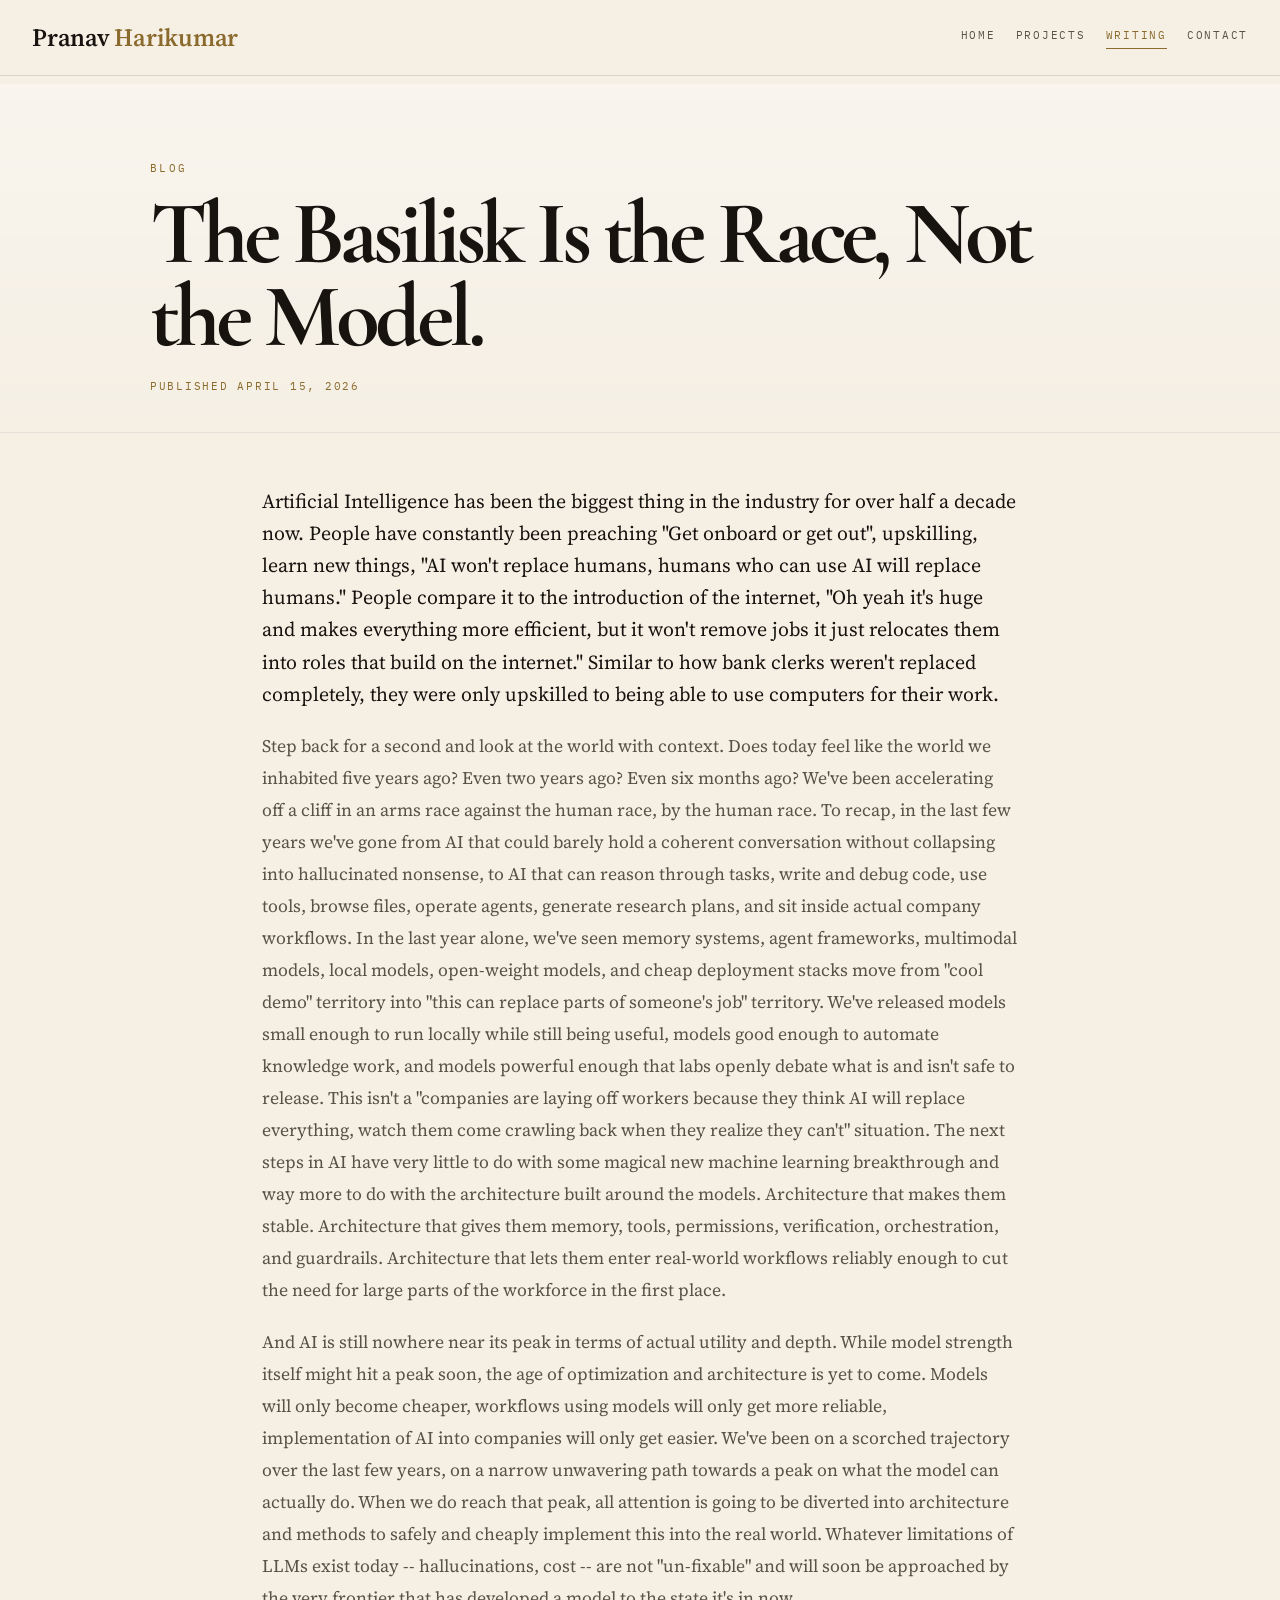
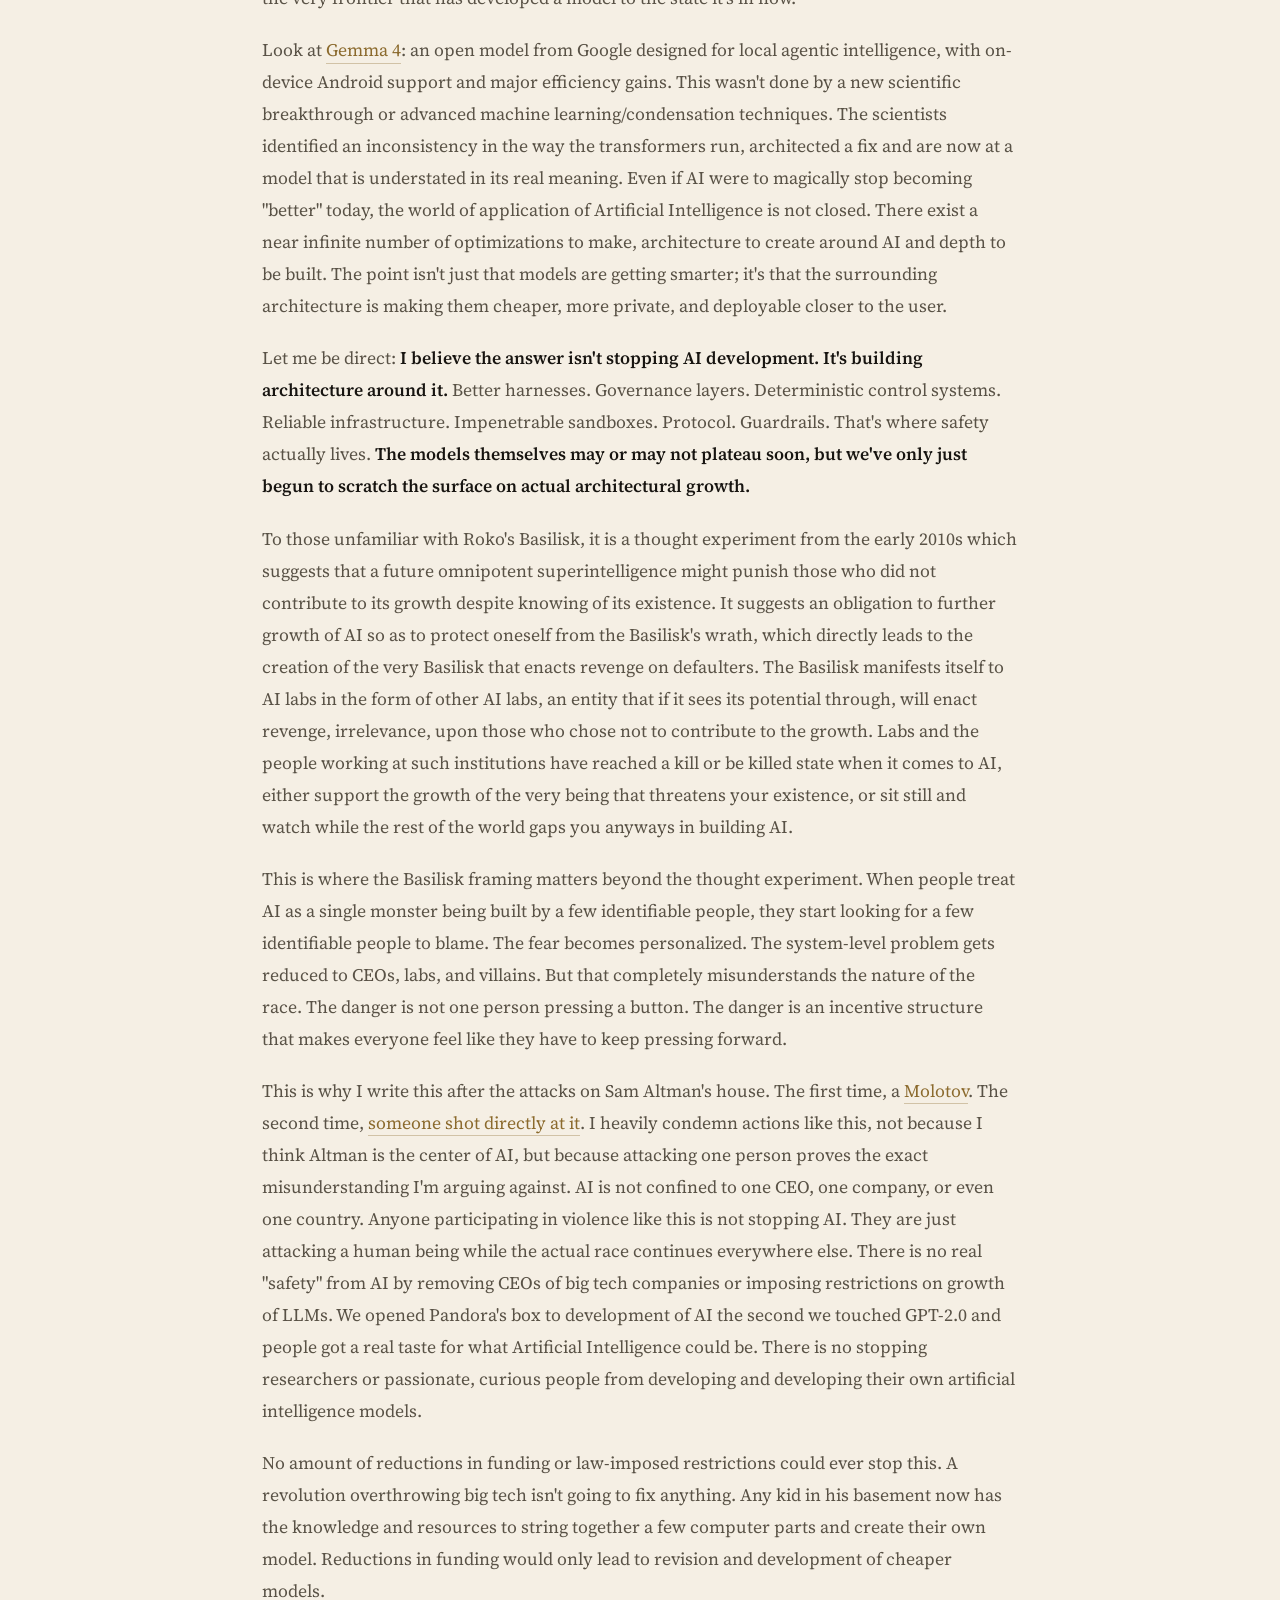
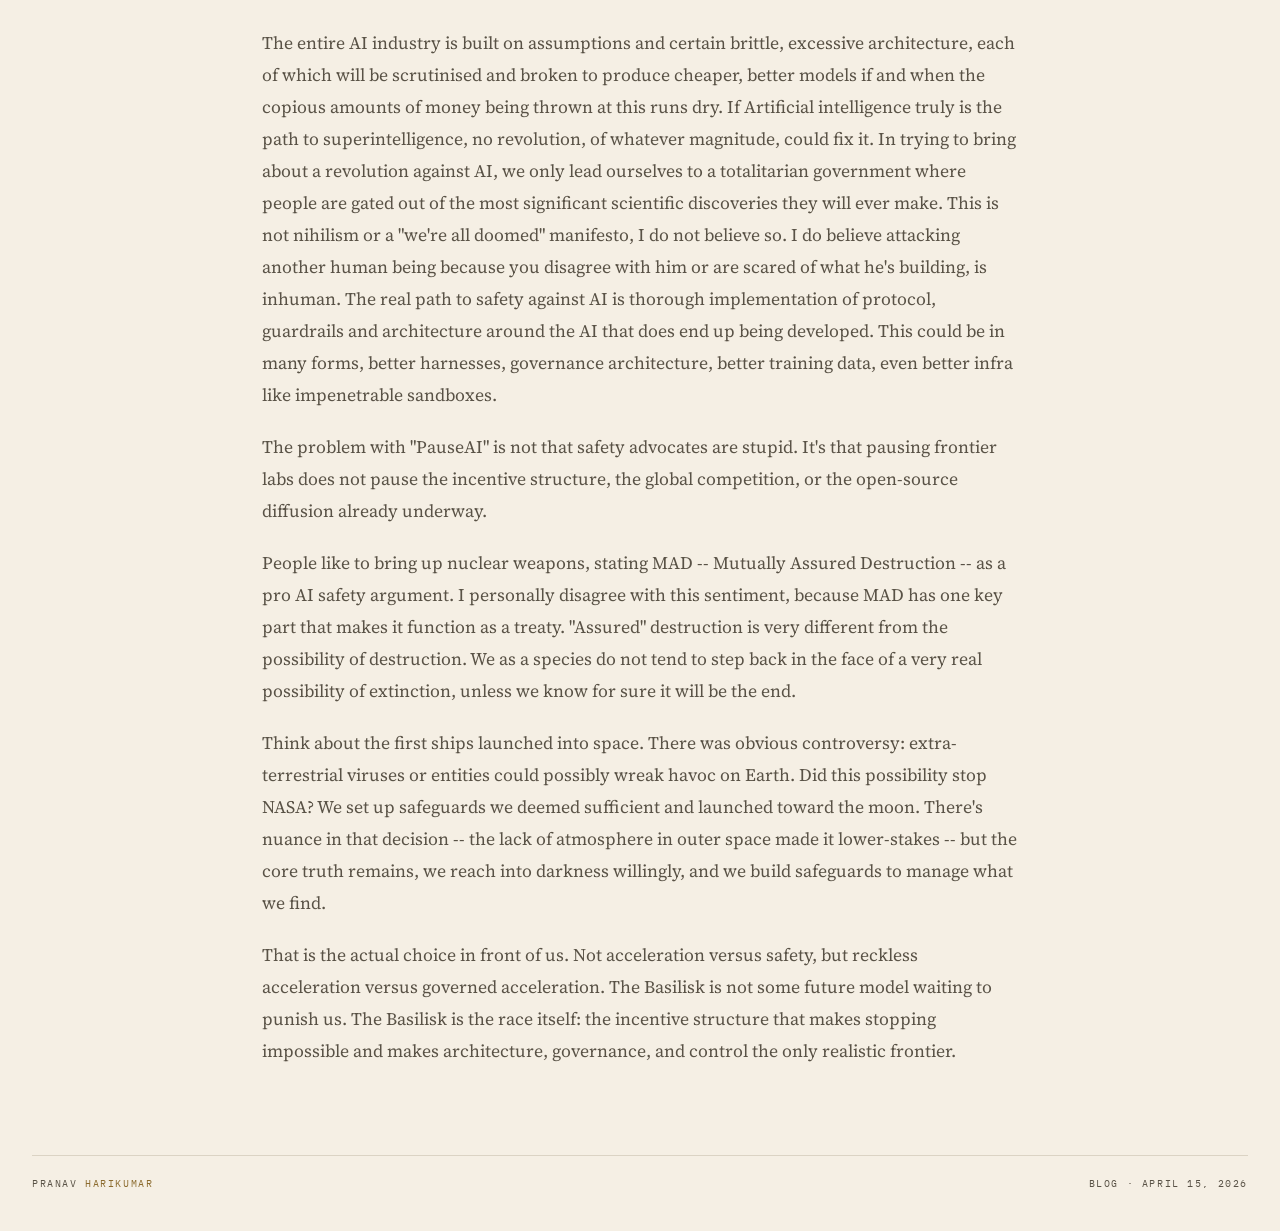
==== basilisk.html @ fcd22d88 "blog (36)" ====
<!DOCTYPE html>
<html lang="en">
<head>
<meta charset="UTF-8">
<meta name="viewport" content="width=device-width, initial-scale=1.0">
<title>The Basilisk Is the Race, Not the Model. - Pranav Harikumar</title>
<link rel="preconnect" href="https://fonts.googleapis.com">
<link rel="preconnect" href="https://fonts.gstatic.com" crossorigin>
<link href="https://fonts.googleapis.com/css2?family=Cormorant+Garamond:wght@500;600;700&family=IBM+Plex+Mono:wght@400;500&family=Source+Serif+4:opsz,wght@8..60,300;8..60,400;8..60,600&display=swap" rel="stylesheet">
<link rel="stylesheet" href="site.css?v=basilisk-blog">
<link rel="alternate" type="application/rss+xml" title="Pranav Harikumar Writing" href="feed.xml">
</head>
<body class="blog-post-page">
<nav class="site-nav">
  <a class="brand" href="index.html">Pranav <span>Harikumar</span></a>
  <div class="nav-links">
    <a class="nav-link" href="index.html">Home</a>
    <a class="nav-link" href="projects.html">Projects</a>
    <a class="nav-link" href="writing.html" aria-current="page">Writing</a>
    <a class="nav-link" href="contact.html">Contact</a>
  </div>
</nav>

<main class="blog-post-main">
  <header class="blog-post-header">
    <div class="blog-post-shell">
      <p class="eyebrow">Blog</p>
      <h1 class="blog-post-title">The Basilisk Is the Race, Not the Model.</h1>
      <p class="blog-post-date">Published April 15, 2026</p>
    </div>
  </header>

  <article class="blog-prose" aria-label="The Basilisk Is the Race, Not the Model.">
    <p>Artificial Intelligence has been the biggest thing in the industry for over half a decade now. People have constantly been preaching "Get onboard or get out", upskilling, learn new things, "AI won't replace humans, humans who can use AI will replace humans." People compare it to the introduction of the internet, "Oh yeah it's huge and makes everything more efficient, but it won't remove jobs it just relocates them into roles that build on the internet." Similar to how bank clerks weren't replaced completely, they were only upskilled to being able to use computers for their work.</p>

    <p>Step back for a second and look at the world with context. Does today feel like the world we inhabited five years ago? Even two years ago? Even six months ago? We've been accelerating off a cliff in an arms race against the human race, by the human race. To recap, in the last few years we've gone from AI that could barely hold a coherent conversation without collapsing into hallucinated nonsense, to AI that can reason through tasks, write and debug code, use tools, browse files, operate agents, generate research plans, and sit inside actual company workflows. In the last year alone, we've seen memory systems, agent frameworks, multimodal models, local models, open-weight models, and cheap deployment stacks move from "cool demo" territory into "this can replace parts of someone's job" territory. We've released models small enough to run locally while still being useful, models good enough to automate knowledge work, and models powerful enough that labs openly debate what is and isn't safe to release. This isn't a "companies are laying off workers because they think AI will replace everything, watch them come crawling back when they realize they can't" situation. The next steps in AI have very little to do with some magical new machine learning breakthrough and way more to do with the architecture built around the models. Architecture that makes them stable. Architecture that gives them memory, tools, permissions, verification, orchestration, and guardrails. Architecture that lets them enter real-world workflows reliably enough to cut the need for large parts of the workforce in the first place.</p>

    <p>And AI is still nowhere near its peak in terms of actual utility and depth. While model strength itself might hit a peak soon, the age of optimization and architecture is yet to come. Models will only become cheaper, workflows using models will only get more reliable, implementation of AI into companies will only get easier. We've been on a scorched trajectory over the last few years, on a narrow unwavering path towards a peak on what the model can actually do. When we do reach that peak, all attention is going to be diverted into architecture and methods to safely and cheaply implement this into the real world. Whatever limitations of LLMs exist today -- hallucinations, cost -- are not "un-fixable" and will soon be approached by the very frontier that has developed a model to the state it's in now.</p>

    <p>Look at <a href="https://blog.google/innovation-and-ai/technology/developers-tools/gemma-4/" target="_blank" rel="noopener noreferrer">Gemma 4</a>: an open model from Google designed for local agentic intelligence, with on-device Android support and major efficiency gains. This wasn't done by a new scientific breakthrough or advanced machine learning/condensation techniques. The scientists identified an inconsistency in the way the transformers run, architected a fix and are now at a model that is understated in its real meaning. Even if AI were to magically stop becoming "better" today, the world of application of Artificial Intelligence is not closed. There exist a near infinite number of optimizations to make, architecture to create around AI and depth to be built. The point isn't just that models are getting smarter; it's that the surrounding architecture is making them cheaper, more private, and deployable closer to the user.</p>

    <p>Let me be direct: <strong>I believe the answer isn't stopping AI development. It's building architecture around it.</strong> Better harnesses. Governance layers. Deterministic control systems. Reliable infrastructure. Impenetrable sandboxes. Protocol. Guardrails. That's where safety actually lives. <strong>The models themselves may or may not plateau soon, but we've only just begun to scratch the surface on actual architectural growth.</strong></p>

    <p>To those unfamiliar with Roko's Basilisk, it is a thought experiment from the early 2010s which suggests that a future omnipotent superintelligence might punish those who did not contribute to its growth despite knowing of its existence. It suggests an obligation to further growth of AI so as to protect oneself from the Basilisk's wrath, which directly leads to the creation of the very Basilisk that enacts revenge on defaulters. The Basilisk manifests itself to AI labs in the form of other AI labs, an entity that if it sees its potential through, will enact revenge, irrelevance, upon those who chose not to contribute to the growth. Labs and the people working at such institutions have reached a kill or be killed state when it comes to AI, either support the growth of the very being that threatens your existence, or sit still and watch while the rest of the world gaps you anyways in building AI.</p>

    <p>This is where the Basilisk framing matters beyond the thought experiment. When people treat AI as a single monster being built by a few identifiable people, they start looking for a few identifiable people to blame. The fear becomes personalized. The system-level problem gets reduced to CEOs, labs, and villains. But that completely misunderstands the nature of the race. The danger is not one person pressing a button. The danger is an incentive structure that makes everyone feel like they have to keep pressing forward.</p>

    <p>This is why I write this after the attacks on Sam Altman's house. The first time, a <a href="https://blog.samaltman.com/2279512" target="_blank" rel="noopener noreferrer">Molotov</a>. The second time, <a href="https://sfstandard.com/2026/04/12/sam-altman-s-home-targeted-second-attack/" target="_blank" rel="noopener noreferrer">someone shot directly at it</a>. I heavily condemn actions like this, not because I think Altman is the center of AI, but because attacking one person proves the exact misunderstanding I'm arguing against. AI is not confined to one CEO, one company, or even one country. Anyone participating in violence like this is not stopping AI. They are just attacking a human being while the actual race continues everywhere else. There is no real "safety" from AI by removing CEOs of big tech companies or imposing restrictions on growth of LLMs. We opened Pandora's box to development of AI the second we touched GPT-2.0 and people got a real taste for what Artificial Intelligence could be. There is no stopping researchers or passionate, curious people from developing and developing their own artificial intelligence models.</p>

    <p>No amount of reductions in funding or law-imposed restrictions could ever stop this. A revolution overthrowing big tech isn't going to fix anything. Any kid in his basement now has the knowledge and resources to string together a few computer parts and create their own model. Reductions in funding would only lead to revision and development of cheaper models.</p>

    <p>The entire AI industry is built on assumptions and certain brittle, excessive architecture, each of which will be scrutinised and broken to produce cheaper, better models if and when the copious amounts of money being thrown at this runs dry. If Artificial intelligence truly is the path to superintelligence, no revolution, of whatever magnitude, could fix it. In trying to bring about a revolution against AI, we only lead ourselves to a totalitarian government where people are gated out of the most significant scientific discoveries they will ever make. This is not nihilism or a "we're all doomed" manifesto, I do not believe so. I do believe attacking another human being because you disagree with him or are scared of what he's building, is inhuman. The real path to safety against AI is thorough implementation of protocol, guardrails and architecture around the AI that does end up being developed. This could be in many forms, better harnesses, governance architecture, better training data, even better infra like impenetrable sandboxes.</p>

    <p>The problem with "PauseAI" is not that safety advocates are stupid. It's that pausing frontier labs does not pause the incentive structure, the global competition, or the open-source diffusion already underway.</p>

    <p>People like to bring up nuclear weapons, stating MAD -- Mutually Assured Destruction -- as a pro AI safety argument. I personally disagree with this sentiment, because MAD has one key part that makes it function as a treaty. "Assured" destruction is very different from the possibility of destruction. We as a species do not tend to step back in the face of a very real possibility of extinction, unless we know for sure it will be the end.</p>

    <p>Think about the first ships launched into space. There was obvious controversy: extra-terrestrial viruses or entities could possibly wreak havoc on Earth. Did this possibility stop NASA? We set up safeguards we deemed sufficient and launched toward the moon. There's nuance in that decision -- the lack of atmosphere in outer space made it lower-stakes -- but the core truth remains, we reach into darkness willingly, and we build safeguards to manage what we find.</p>

    <p>That is the actual choice in front of us. Not acceleration versus safety, but reckless acceleration versus governed acceleration. The Basilisk is not some future model waiting to punish us. The Basilisk is the race itself: the incentive structure that makes stopping impossible and makes architecture, governance, and control the only realistic frontier.</p>
  </article>
</main>

<footer class="footer">
  <div class="shell footer-inner">
    <p class="footer-copy">Pranav <span>Harikumar</span></p>
    <p class="footer-copy">Blog &middot; April 15, 2026</p>
  </div>
</footer>
</body>
</html>
---- site.css ----
:root {
  --paper: #f5efe4;
  --paper-deep: #ece2d2;
  --card: rgba(252, 247, 239, 0.88);
  --card-strong: #f7efe2;
  --ink: #171410;
  --ink-soft: #595246;
  --line: rgba(130, 112, 84, 0.22);
  --accent: #8b6a2d;
  --accent-soft: #c1a26b;
  --accent-ink: #382b16;
  --shadow: 0 18px 60px rgba(23, 20, 16, 0.08);
  --display: 'Cormorant Garamond', Georgia, serif;
  --body: 'Source Serif 4', Georgia, serif;
  --mono: 'IBM Plex Mono', monospace;
  --nav-h: 76px;
  --max: 1260px;
  --narrow: 780px;
}

*,
*::before,
*::after {
  box-sizing: border-box;
}

html {
  scroll-behavior: smooth;
  margin: 0;
  padding: 0;
  height: 100%;
}

body {
  margin: 0;
  padding: 0;
  background: var(--paper);
  color: var(--ink);
  font-family: var(--body);
  line-height: 1.7;
  position: relative;
  min-height: 100vh;
}

body::before {
  content: none;
}

a {
  color: inherit;
  text-decoration: none;
}

img {
  max-width: 100%;
}

.site-nav {
  position: sticky;
  top: 0;
  z-index: 25;
  height: var(--nav-h);
  display: flex;
  align-items: center;
  justify-content: space-between;
  gap: 1.25rem;
  padding: 0 2rem;
  backdrop-filter: blur(16px);
  background: rgba(245, 239, 228, 0.95);
  border-bottom: 1px solid var(--line);
}

.brand {
  font-family: var(--body);
  font-size: 1.55rem;
  font-weight: 600;
  letter-spacing: -0.01em;
  color: var(--ink);
}

.brand span {
  color: var(--accent);
  font-style: normal;
}

.nav-links {
  display: flex;
  align-items: center;
  gap: 1.25rem;
}

.nav-link {
  font-family: var(--mono);
  font-size: 0.68rem;
  letter-spacing: 0.16em;
  text-transform: uppercase;
  color: var(--ink-soft);
  padding-bottom: 0.2rem;
  border-bottom: 1px solid transparent;
  transition: color 0.2s, border-color 0.2s;
}

.nav-link:hover,
.nav-link[aria-current="page"] {
  color: var(--accent);
  border-color: var(--accent);
}

.page {
  padding-top: 0.5rem;
  position: relative;
  z-index: 1;
}

.shell {
  max-width: var(--max);
  margin: 0 auto;
}

.narrow-shell {
  max-width: var(--narrow);
  margin: 0 auto;
}

.section {
  padding: 0 2rem 4.5rem;
}

.eyebrow {
  font-family: var(--mono);
  font-size: 0.68rem;
  letter-spacing: 0.22em;
  text-transform: uppercase;
  color: var(--accent);
  margin-bottom: 1rem;
}

.hero {
  padding: 4.8rem 2rem 5.8rem;
  position: relative;
  overflow: hidden;
  isolation: isolate;
  border-bottom: 1px solid rgba(96, 92, 84, 0.12);
  background:
    linear-gradient(180deg, rgba(255, 255, 255, 0.38) 0%, rgba(245, 239, 228, 0.2) 72%, rgba(245, 239, 228, 0) 100%);
}

.hero-grid {
  display: grid;
  grid-template-columns: 1fr;
  gap: 2.2rem;
  align-items: start;
  position: relative;
  z-index: 1;
}

.hero-copy {
  max-width: 100%;
}

.hero-display {
  margin: 0 0 1rem;
  font-family: var(--display);
  font-size: clamp(4.3rem, 8vw, 7rem);
  line-height: 0.92;
  letter-spacing: -0.055em;
  font-weight: 600;
  max-width: none;
}

.page-display {
  margin: 0 0 1rem;
  font-family: var(--display);
  font-size: clamp(3.5rem, 6vw, 5.9rem);
  line-height: 0.96;
  letter-spacing: -0.045em;
  font-weight: 600;
  max-width: none;
}

.hero-display em,
.page-display em {
  color: var(--accent);
  font-style: italic;
}

.hero-titleline,
.page-kicker {
  font-family: var(--display);
  font-size: 1.35rem;
  color: var(--ink-soft);
  margin: 0 0 1.15rem;
}

.lede {
  margin: 0;
  max-width: 60ch;
  font-size: 1.18rem;
  color: var(--ink-soft);
}

.hero-strip {
  display: flex;
  flex-wrap: wrap;
  gap: 0.85rem;
  margin-top: 1.8rem;
  padding-top: 1.1rem;
  border-top: 1px solid var(--line);
}

.hero-strip span {
  display: inline-flex;
  align-items: center;
  padding: 0.42rem 0.72rem;
  border: 1px solid rgba(139, 106, 45, 0.18);
  background: rgba(255, 255, 255, 0.28);
  font-family: var(--mono);
  font-size: 0.61rem;
  letter-spacing: 0.14em;
  text-transform: uppercase;
  color: var(--accent-ink);
  transition: border-color 0.2s ease, background-color 0.2s ease, transform 0.2s ease;
}

.hero-strip span:hover {
  transform: translateY(-2px);
  border-color: rgba(139, 106, 45, 0.38);
  background: rgba(255, 255, 255, 0.6);
}

.actions {
  display: flex;
  flex-wrap: wrap;
  gap: 0.9rem;
  margin-top: 1.7rem;
}

.btn {
  display: inline-flex;
  align-items: center;
  justify-content: center;
  gap: 0.55rem;
  min-height: 48px;
  padding: 0.85rem 1.3rem;
  border: 1px solid var(--line);
  font-family: var(--mono);
  font-size: 0.68rem;
  letter-spacing: 0.14em;
  text-transform: uppercase;
  transition: transform 0.2s, border-color 0.2s, background 0.2s, color 0.2s;
}

.btn:hover {
  transform: translateY(-1px);
  border-color: var(--accent);
}

.btn-primary {
  background: var(--ink);
  border-color: var(--ink);
  color: #f7f1e6;
}

.btn-primary:hover {
  background: var(--accent-ink);
  border-color: var(--accent-ink);
}

.btn-secondary {
  background: rgba(255, 255, 255, 0.35);
  color: var(--ink);
}

.hero-panel,
.surface,
.detail-card,
.archive-note {
  background: var(--card);
  border: 1px solid var(--line);
  box-shadow: var(--shadow);
}

.hero-panel {
  padding: 1.5rem;
  display: flex;
  flex-direction: column;
  gap: 1rem;
  max-width: 34rem;
}

.panel-label,
.mini-label,
.meta-line,
.section-link {
  font-family: var(--mono);
  font-size: 0.65rem;
  letter-spacing: 0.18em;
  text-transform: uppercase;
}

.panel-label,
.mini-label,
.meta-line {
  color: var(--accent);
}

.panel-label {
  margin: 0;
}

.signal-list {
  display: grid;
  gap: 0.85rem;
}

.signal-row {
  padding-top: 0.85rem;
  border-top: 1px solid var(--line);
}

.signal-row strong {
  display: block;
  font-family: var(--display);
  font-size: 1.35rem;
  font-weight: 600;
  color: var(--ink);
  margin-bottom: 0.1rem;
}

.signal-row span {
  color: var(--ink-soft);
  font-size: 0.96rem;
}

.section-head {
  display: grid;
  gap: 0.8rem;
  align-items: start;
  margin-bottom: 1.25rem;
}

.section-title {
  margin: 0;
  font-family: var(--display);
  font-size: clamp(2.2rem, 4vw, 3.4rem);
  line-height: 1.02;
  letter-spacing: -0.03em;
  font-weight: 600;
  max-width: none;
}

.section-copy {
  max-width: 56ch;
  margin: 0;
  color: var(--ink-soft);
  font-size: 1.02rem;
}

.section-link {
  color: var(--accent);
  border-bottom: 1px solid rgba(139, 106, 45, 0.35);
  padding-bottom: 0.2rem;
  align-self: start;
}

.section-actions,
.page-actions {
  display: flex;
  flex-wrap: wrap;
  gap: 0.8rem 1rem;
  align-items: center;
}

.page-actions {
  margin-top: 1.35rem;
}

.feed-link {
  display: inline-flex;
  align-items: center;
  min-height: 38px;
  padding: 0.52rem 0.82rem;
  border: 1px solid rgba(139, 106, 45, 0.28);
  border-radius: 6px;
  background: rgba(255, 255, 255, 0.34);
  color: var(--accent-ink);
  font-family: var(--mono);
  font-size: 0.64rem;
  letter-spacing: 0.08em;
  text-transform: uppercase;
  transition: transform 0.2s ease, border-color 0.2s ease, background-color 0.2s ease, color 0.2s ease;
}

.feed-link:hover {
  transform: translateY(-2px);
  border-color: rgba(139, 106, 45, 0.48);
  background: rgba(255, 255, 255, 0.7);
  color: var(--accent);
}

.follow-card {
  display: grid;
  grid-template-columns: minmax(0, 1fr) minmax(280px, 420px);
  gap: 1.2rem;
  align-items: end;
  margin: 0;
  padding: 2rem 2.15rem;
  border: 1px solid var(--line);
  border-radius: 6px;
  background: var(--card);
  box-shadow: var(--shadow);
}

.follow-card-hero {
  max-width: 900px;
  margin: 1.5rem 0 0;
}

.follow-card-wide,
.follow-card-bottom {
  margin: 1.25rem 0 0;
}

.bottom-card-grid .follow-card {
  margin: 0;
}

.follow-label {
  margin: 0;
  color: var(--accent);
  font-family: var(--mono);
  font-size: 0.65rem;
  letter-spacing: 0.18em;
  text-transform: uppercase;
}

.follow-card h3 {
  margin: 0.72rem 0 0;
  font-family: var(--display);
  font-size: clamp(2.1rem, 3.4vw, 3.25rem);
  line-height: 0.96;
  font-weight: 600;
}

.follow-card p:not(.follow-label) {
  margin: 0.85rem 0 0;
  max-width: 44ch;
  color: var(--ink-soft);
}

.follow-card .inline-links {
  grid-column: 1 / -1;
  margin-top: 0;
}

.subscribe-form {
  display: grid;
  grid-template-columns: minmax(0, 1fr) auto;
  gap: 0.65rem;
  align-items: end;
}

.bottom-card-grid .subscribe-form,
.contact-page-grid .subscribe-form {
  grid-template-columns: 1fr;
}

.bottom-card-grid .subscribe-form button,
.contact-page-grid .subscribe-form button {
  justify-self: start;
}

.subscribe-form label {
  grid-column: 1 / -1;
  color: var(--accent);
  font-family: var(--mono);
  font-size: 0.6rem;
  letter-spacing: 0.14em;
  text-transform: uppercase;
}

.subscribe-form input {
  min-height: 42px;
  width: 100%;
  border: 1px solid var(--line);
  border-radius: 6px;
  background: rgba(255, 255, 255, 0.58);
  color: var(--ink);
  font: 0.95rem var(--body);
  padding: 0.62rem 0.75rem;
}

.subscribe-form input:focus {
  outline: none;
  border-color: rgba(139, 106, 45, 0.54);
  box-shadow: 0 0 0 3px rgba(139, 106, 45, 0.1);
}

.subscribe-form button {
  min-height: 42px;
  border: 1px solid var(--ink);
  border-radius: 6px;
  background: var(--ink);
  color: #f7f1e6;
  font-family: var(--mono);
  font-size: 0.64rem;
  letter-spacing: 0.1em;
  text-transform: uppercase;
  padding: 0.62rem 0.85rem;
  cursor: pointer;
  transition: transform 0.2s ease, background-color 0.2s ease, border-color 0.2s ease;
}

.subscribe-form button:hover {
  transform: translateY(-2px);
  background: var(--accent-ink);
  border-color: var(--accent-ink);
}

.clickable-card {
  cursor: pointer;
}

.clickable-card:focus-visible {
  outline: 2px solid rgba(139, 106, 45, 0.58);
  outline-offset: 4px;
}

.manifesto-grid,
.writing-grid,
.detail-grid,
.lane-grid,
.preview-grid,
.project-stack {
  display: grid;
  gap: 1.2rem;
  align-items: start;
}

.manifesto-grid {
  grid-template-columns: repeat(3, minmax(0, 1fr));
}

.writing-grid,
.preview-grid {
  grid-template-columns: repeat(2, minmax(0, 1fr));
}

.lane-grid {
  grid-template-columns: repeat(2, minmax(0, 1fr));
}

.surface,
.detail-card,
.archive-note {
  padding: 1.5rem;
  align-self: start;
}

.surface,
.archive-note,
.project-sheet,
.title-item {
  transition: transform 0.22s ease, box-shadow 0.22s ease, border-color 0.22s ease, background-color 0.22s ease;
}

.surface,
.archive-note,
.project-sheet {
  position: relative;
  overflow: hidden;
}

.surface::after,
.archive-note::after,
.project-sheet::after {
  content: '';
  position: absolute;
  inset: -30% auto auto -10%;
  width: 220px;
  height: 220px;
  background: radial-gradient(circle, rgba(193, 162, 107, 0.18), transparent 66%);
  opacity: 0;
  transition: opacity 0.22s ease;
  pointer-events: none;
}

.surface:hover,
.archive-note:hover,
.project-sheet:hover {
  transform: translateY(-3px);
  border-color: rgba(139, 106, 45, 0.34);
  box-shadow: 0 26px 80px rgba(23, 20, 16, 0.11);
}

.surface:hover::after,
.archive-note:hover::after,
.project-sheet:hover::after {
  opacity: 1;
}

.surface h3,
.detail-card h3,
.writing-card h3 {
  margin: 0 0 0.7rem;
  font-family: var(--display);
  font-size: 1.9rem;
  line-height: 1.08;
  font-weight: 600;
  letter-spacing: -0.02em;
}

.writing-card {
  display: flex;
  flex-direction: column;
  height: 100%;
  align-self: stretch;
  background: linear-gradient(180deg, rgba(139, 106, 45, 0.08), rgba(255, 255, 255, 0.46));
}

.surface p,
.detail-card p,
.writing-card p,
.archive-note p {
  margin: 0;
  color: var(--ink-soft);
  font-size: 0.99rem;
}

.surface .meta-line,
.detail-card .meta-line,
.writing-card .meta-line {
  display: block;
  margin-bottom: 0.85rem;
}

.card-meta-row {
  display: flex;
  justify-content: space-between;
  align-items: baseline;
  gap: 1rem;
  margin-bottom: 0.85rem;
}

.card-meta-row .meta-line {
  margin-bottom: 0;
}

.card-date {
  flex: 0 0 auto;
  color: var(--accent);
  font-family: var(--mono);
  font-size: 0.62rem;
  letter-spacing: 0.14em;
  text-transform: uppercase;
}

.surface .text-link,
.detail-card .text-link,
.writing-card .text-link {
  display: inline-flex;
  align-items: center;
  gap: 0.45rem;
  margin-top: 1.15rem;
  color: var(--accent);
  font-family: var(--mono);
  font-size: 0.66rem;
  letter-spacing: 0.14em;
  text-transform: uppercase;
}

.writing-card .text-link {
  margin-top: auto;
  padding-top: 1.15rem;
}

.about-section {
  padding-top: 4.5rem;
}

.about-shell {
  position: relative;
}

.about-head {
  margin-bottom: 1rem;
}

.about-layout {
  display: block;
}

.about-copy {
  display: block;
  max-width: none;
  padding: 2.45rem 2.65rem 2.35rem;
  border-color: rgba(139, 106, 45, 0.24);
  background:
    linear-gradient(90deg, rgba(139, 106, 45, 0.16), transparent 4px),
    linear-gradient(180deg, rgba(255, 255, 255, 0.62), rgba(252, 247, 239, 0.86));
  animation: about-rise 0.55s ease both;
}

.about-copy::before {
  content: 'about';
  position: absolute;
  right: 2rem;
  bottom: 1rem;
  color: rgba(139, 106, 45, 0.055);
  font-family: var(--display);
  font-size: clamp(7rem, 16vw, 15rem);
  line-height: 0.8;
  letter-spacing: -0.06em;
  pointer-events: none;
}

.about-copy::after {
  content: '';
  position: absolute;
  inset: 1.25rem;
  border: 1px solid rgba(139, 106, 45, 0.11);
  opacity: 1;
  pointer-events: none;
}

.about-copy-inner {
  counter-reset: about-paragraph;
  position: relative;
  z-index: 1;
  display: grid;
  grid-template-columns: minmax(0, 0.9fr) minmax(300px, 1.1fr);
  gap: 1.6rem 2rem;
  align-items: start;
}

.about-copy-inner p {
  counter-increment: about-paragraph;
  position: relative;
  max-width: 70ch;
  margin: 0;
  padding-left: 1.8rem;
  font-size: 1.08rem;
  line-height: 1.78;
}

.about-copy-inner p::before {
  content: '0' counter(about-paragraph);
  position: absolute;
  left: 0;
  top: 0.45rem;
  color: var(--accent);
  font-family: var(--mono);
  font-size: 0.58rem;
  letter-spacing: 0.12em;
}

.about-copy-inner p:first-child {
  grid-row: span 3;
  max-width: 18ch;
  padding: 0 1.8rem 0 0;
  border-right: 1px solid var(--line);
  border-bottom: 0;
  color: var(--ink);
  font-family: var(--display);
  font-size: clamp(2.4rem, 4vw, 3.45rem);
  line-height: 0.98;
  letter-spacing: -0.035em;
}

.about-copy-inner p:first-child::before {
  display: none;
}

.about-copy-inner p:not(:first-child) {
  padding-top: 0.95rem;
  border-top: 1px solid rgba(130, 112, 84, 0.18);
}

@keyframes about-rise {
  from {
    opacity: 0;
    transform: translateY(12px);
  }

  to {
    opacity: 1;
    transform: translateY(0);
  }
}

@media (prefers-reduced-motion: reduce) {
  .about-copy {
    animation: none;
  }
}

.project-list {
  display: grid;
  gap: 0.75rem;
}

.project-list-surface {
  overflow: visible;
}

.project-list-surface:hover {
  transform: none;
  border-color: var(--line);
  box-shadow: var(--shadow);
}

.project-list-surface:hover::after {
  opacity: 0;
}

.project-row {
  display: grid;
  grid-template-columns: 150px minmax(0, 1fr) auto;
  gap: 1rem;
  align-items: start;
  padding: 1rem 0;
  border-top: 1px solid var(--line);
}

.project-row:first-child {
  border-top: 0;
  padding-top: 0;
}

.project-row-year {
  font-family: var(--mono);
  font-size: 0.66rem;
  letter-spacing: 0.16em;
  text-transform: uppercase;
  color: var(--accent);
  padding-top: 0.2rem;
}

.project-row h3 {
  margin: 0 0 0.25rem;
  font-family: var(--display);
  font-size: 1.5rem;
  line-height: 1.02;
  font-weight: 600;
}

.project-row p {
  margin: 0;
  color: var(--ink-soft);
}

.project-row a {
  color: var(--accent);
  font-family: var(--mono);
  font-size: 0.64rem;
  letter-spacing: 0.14em;
  text-transform: uppercase;
  padding-top: 0.35rem;
}

.home-page .project-row {
  position: relative;
  z-index: 1;
  margin: 0 -0.8rem;
  padding: 1rem 1.1rem;
  background: transparent;
  border: 1px solid transparent;
  border-radius: 6px;
  box-shadow: none;
  transition: transform 0.22s ease, box-shadow 0.22s ease, border-color 0.22s ease, background-color 0.22s ease;
  will-change: transform;
}

.home-page .project-row:first-child {
  padding-top: 1rem;
}

.home-page .project-row:hover {
  z-index: 2;
  transform: translateY(-4px) scale(1.004);
  border-color: rgba(139, 106, 45, 0.28);
  background: rgba(252, 247, 239, 0.86);
  box-shadow: 0 16px 44px rgba(23, 20, 16, 0.09), inset 0 0 0 1px rgba(139, 106, 45, 0.14);
}

.page-hero {
  padding: 4rem 2rem 2.75rem;
  border-bottom: 1px solid rgba(96, 92, 84, 0.12);
  background:
    linear-gradient(180deg, rgba(255, 255, 255, 0.34) 0%, rgba(245, 239, 228, 0) 100%);
}

.page-intro {
  max-width: 58ch;
  margin: 0;
  font-size: 1.12rem;
  color: var(--ink-soft);
}

.blog-post-main {
  padding-top: 0.5rem;
}

.blog-post-header {
  padding: 4rem 2rem 2.25rem;
  border-bottom: 1px solid rgba(96, 92, 84, 0.12);
  background:
    linear-gradient(180deg, rgba(255, 255, 255, 0.36) 0%, rgba(245, 239, 228, 0) 100%);
}

.blog-post-shell {
  max-width: 980px;
  margin: 0 auto;
}

.blog-post-title {
  max-width: 920px;
  margin: 0;
  font-family: var(--display);
  font-size: clamp(3.2rem, 7vw, 6.4rem);
  line-height: 0.92;
  letter-spacing: -0.055em;
  font-weight: 700;
}

.blog-post-date {
  margin: 1.2rem 0 0;
  color: var(--accent);
  font-family: var(--mono);
  font-size: 0.68rem;
  letter-spacing: 0.16em;
  text-transform: uppercase;
}

.blog-prose {
  max-width: 820px;
  margin: 0 auto;
  padding: 3.25rem 2rem 5.5rem;
}

.blog-prose p {
  margin: 0;
  color: var(--ink-soft);
  font-size: 1.1rem;
  line-height: 1.82;
}

.blog-prose p:first-child {
  color: var(--ink);
  font-size: 1.24rem;
  line-height: 1.62;
}

.blog-prose p + p {
  margin-top: 1.25rem;
}

.blog-prose strong {
  color: var(--ink);
  font-weight: 600;
}

.blog-prose a {
  color: var(--accent);
  border-bottom: 1px solid rgba(139, 106, 45, 0.34);
  padding-bottom: 0.02em;
}

.blog-prose a:hover {
  color: var(--accent-ink);
  border-color: var(--accent-ink);
}

.detail-stack,
.inline-links {
  display: flex;
  flex-wrap: wrap;
  gap: 0.55rem;
}

.pill {
  display: inline-flex;
  align-items: center;
  padding: 0.28rem 0.62rem;
  border: 1px solid var(--line);
  background: rgba(255, 255, 255, 0.28);
  font-family: var(--mono);
  font-size: 0.6rem;
  letter-spacing: 0.14em;
  text-transform: uppercase;
  color: var(--accent-ink);
}

.detail-grid {
  grid-template-columns: repeat(2, minmax(0, 1fr));
  margin-top: 1.2rem;
}

.detail-copy {
  display: grid;
  gap: 0.95rem;
}

.detail-copy h4 {
  margin: 0 0 0.3rem;
  font-family: var(--display);
  font-size: 1.18rem;
  font-weight: 600;
}

.detail-list {
  margin: 0;
  padding-left: 1.15rem;
  color: var(--ink-soft);
}

.detail-list li + li {
  margin-top: 0.45rem;
}

.feature-card {
  background: linear-gradient(180deg, rgba(139, 106, 45, 0.06), rgba(255, 255, 255, 0.5));
}

.writing-card.featured,
.detail-card.featured {
  background: linear-gradient(180deg, rgba(139, 106, 45, 0.1), rgba(255, 255, 255, 0.45));
}

.archive-note code {
  background: rgba(255, 255, 255, 0.58);
  border: 1px solid var(--line);
  padding: 0.1rem 0.35rem;
}

.title-stack {
  display: grid;
  gap: 0.9rem;
}

.title-item {
  display: block;
  padding-top: 0.9rem;
  border-top: 1px solid var(--line);
}

.title-item:first-child {
  padding-top: 0;
  border-top: 0;
}

.title-item strong {
  display: block;
  font-family: var(--display);
  font-size: 1.35rem;
  line-height: 1.02;
  font-weight: 600;
  color: var(--ink);
}

.title-item:hover strong {
  color: var(--accent);
}

.blog-lane .title-stack {
  gap: 1rem;
}

.lane-column,
.lane-stack {
  display: grid;
  gap: 1rem;
  align-content: start;
}

.blog-card h3 {
  margin-bottom: 0.45rem;
  font-size: 1.45rem;
}

.contact-block {
  padding: 0 2rem 5rem;
}

.bottom-card-grid {
  display: grid;
  grid-template-columns: repeat(2, minmax(0, 1fr));
  gap: 1.2rem;
  align-items: stretch;
}

.bottom-card-grid > .contact-surface,
.bottom-card-grid > .follow-card {
  min-height: 100%;
}

.bottom-card-grid > .contact-surface,
.bottom-card-grid .follow-card {
  grid-template-columns: 1fr;
  grid-template-rows: minmax(250px, auto) minmax(98px, 1fr) auto;
  align-content: stretch;
  align-items: start;
  gap: 1.55rem;
}

.bottom-card-grid .contact-surface > .actions,
.bottom-card-grid .follow-card .subscribe-form {
  align-self: end;
  width: 100%;
}

.bottom-card-grid .actions,
.bottom-card-grid .inline-links {
  margin-top: 0;
}

.contact-surface {
  display: grid;
  grid-template-columns: 1fr;
  align-items: start;
  padding: 2rem 2.15rem;
  border: 1px solid var(--line);
  border-radius: 6px;
  background: var(--card);
  box-shadow: var(--shadow);
}

.contact-main,
.contact-side {
  display: grid;
}

.contact-main {
  gap: 0;
}

.contact-side {
  gap: 1rem;
  justify-items: start;
  align-content: start;
}

.contact-title {
  margin: 0.72rem 0 0;
  font-family: var(--display);
  font-size: clamp(2.1rem, 3.4vw, 3.25rem);
  line-height: 0.96;
  font-weight: 600;
}

.contact-copy {
  max-width: 42ch;
  margin: 0.85rem 0 0;
  color: var(--ink-soft);
}

.inline-links {
  margin-top: 1.2rem;
}

.inline-links a {
  font-family: var(--mono);
  font-size: 0.66rem;
  letter-spacing: 0.14em;
  text-transform: uppercase;
  color: var(--accent);
  border-bottom: 1px solid rgba(139, 106, 45, 0.35);
  padding-bottom: 0.2rem;
}

.footer {
  padding: 0 2rem 2.4rem;
}

.footer-inner {
  display: flex;
  justify-content: space-between;
  align-items: center;
  gap: 1rem;
  padding-top: 1.2rem;
  border-top: 1px solid var(--line);
}

.footer-copy {
  margin: 0;
  font-family: var(--mono);
  font-size: 0.62rem;
  letter-spacing: 0.16em;
  text-transform: uppercase;
  color: var(--ink-soft);
}

.footer-copy span {
  color: var(--accent);
}

.operating-layout {
  display: grid;
  grid-template-columns: minmax(240px, 0.75fr) minmax(0, 1.25fr);
  gap: 2.2rem;
  align-items: start;
}

.operating-intro {
  display: grid;
  gap: 0.8rem;
}

.principles-list {
  display: grid;
  gap: 1rem;
}

.principle {
  display: grid;
  grid-template-columns: minmax(220px, 0.55fr) minmax(0, 1fr);
  gap: 1.2rem;
  padding-top: 1rem;
  border-top: 1px solid var(--line);
  align-items: start;
  transition: transform 0.22s ease, border-color 0.22s ease, background-color 0.22s ease;
}

.principle:hover {
  transform: translateX(4px);
  border-color: rgba(139, 106, 45, 0.42);
}

.principle-lead {
  display: grid;
  gap: 0.35rem;
}

.principle-index {
  font-family: var(--mono);
  font-size: 0.66rem;
  letter-spacing: 0.16em;
  text-transform: uppercase;
  color: var(--accent);
}

.principle h3 {
  margin: 0;
  font-family: var(--display);
  font-size: 1.7rem;
  line-height: 1.02;
  font-weight: 600;
}

.principle p {
  margin: 0;
  color: var(--ink-soft);
  font-size: 1rem;
}

.project-stack {
  gap: 1rem;
}

.project-sheet {
  display: grid;
  grid-template-columns: 155px minmax(0, 1fr);
  gap: 1.5rem;
  padding: 1.55rem 1.65rem;
  background: var(--card);
  border: 1px solid var(--line);
  box-shadow: var(--shadow);
}

.project-sheet-meta {
  display: grid;
  gap: 0.4rem;
  align-content: start;
}

.sheet-year {
  font-family: var(--mono);
  font-size: 0.64rem;
  letter-spacing: 0.16em;
  text-transform: uppercase;
  color: var(--ink-soft);
}

.project-sheet-main {
  display: grid;
  gap: 0.95rem;
}

.project-sheet-main h3 {
  margin: 0;
  font-family: var(--display);
  font-size: clamp(1.8rem, 3vw, 2.5rem);
  line-height: 1.02;
  font-weight: 600;
  letter-spacing: -0.02em;
}

.project-sheet-summary {
  margin: 0;
  color: var(--ink-soft);
  font-size: 1.02rem;
}

.project-note-grid {
  display: grid;
  grid-template-columns: repeat(2, minmax(0, 1fr));
  gap: 0.9rem 1.3rem;
}

.project-note {
  margin: 0;
  color: var(--ink-soft);
  font-size: 0.98rem;
  line-height: 1.68;
}

.project-note strong {
  display: block;
  margin-bottom: 0.3rem;
  font-family: var(--mono);
  font-size: 0.61rem;
  letter-spacing: 0.15em;
  text-transform: uppercase;
  color: var(--accent);
}

.project-sheet-links {
  display: flex;
  flex-wrap: wrap;
  gap: 0.9rem 1.2rem;
}

.project-sheet-links a {
  color: var(--accent);
  font-family: var(--mono);
  font-size: 0.64rem;
  letter-spacing: 0.14em;
  text-transform: uppercase;
}

.project-grid {
  display: grid;
  gap: 1.3rem;
  align-items: stretch;
}

.project-grid-systems,
.project-grid-compact {
  grid-template-columns: repeat(2, minmax(0, 1fr));
}

.project-card {
  display: flex;
  flex-direction: column;
  gap: 1rem;
  height: 100%;
  align-self: stretch;
  background: linear-gradient(180deg, rgba(139, 106, 45, 0.08), rgba(255, 255, 255, 0.46));
}

.project-card-wide {
  grid-column: 1 / -1;
}

.project-card h3 {
  margin: 0;
  font-family: var(--display);
  font-size: clamp(2rem, 3vw, 2.8rem);
  line-height: 1.02;
  font-weight: 600;
}

.project-card.compact h3 {
  font-size: 2rem;
}

.project-card > p {
  margin: 0;
  color: var(--ink-soft);
}

.project-card-copy {
  display: grid;
  grid-template-columns: repeat(2, minmax(0, 1fr));
  gap: 1rem 1.3rem;
}

.project-card-copy p {
  margin: 0;
  color: var(--ink-soft);
}

.project-card-copy strong {
  display: block;
  margin-bottom: 0.35rem;
  font-family: var(--mono);
  font-size: 0.62rem;
  letter-spacing: 0.14em;
  text-transform: uppercase;
  color: var(--accent);
}

.project-card-list {
  margin: 0;
  padding-left: 1.1rem;
  color: var(--ink-soft);
}

.project-card-list li + li {
  margin-top: 0.45rem;
}

.project-card-links {
  display: flex;
  flex-wrap: wrap;
  gap: 0.65rem;
  margin-top: auto;
  padding-top: 0.25rem;
}

.project-card-links a {
  display: inline-flex;
  align-items: center;
  justify-content: center;
  min-height: 34px;
  padding: 0.48rem 0.75rem;
  border: 1px solid rgba(139, 106, 45, 0.26);
  border-radius: 6px;
  background: rgba(255, 255, 255, 0.34);
  color: var(--accent-ink);
  font-family: var(--mono);
  font-size: 0.64rem;
  letter-spacing: 0.08em;
  text-transform: uppercase;
  transition: transform 0.2s ease, border-color 0.2s ease, background-color 0.2s ease, color 0.2s ease;
}

.project-card-links a:hover {
  transform: translateY(-2px);
  border-color: rgba(139, 106, 45, 0.46);
  background: rgba(255, 255, 255, 0.68);
  color: var(--accent);
}

.contact-page-grid {
  display: grid;
  grid-template-columns: repeat(2, minmax(0, 1fr));
  gap: 1.3rem;
  align-items: stretch;
}

.contact-card {
  display: grid;
  grid-template-rows: auto auto minmax(4.4rem, 1fr) auto;
  gap: 0.9rem;
  min-height: 260px;
}

.contact-card-wide {
  grid-column: 1 / -1;
}

@media (max-width: 980px) {
  .hero-grid,
  .lane-grid,
  .writing-grid,
  .preview-grid,
  .manifesto-grid,
  .detail-grid,
  .project-note-grid,
  .operating-layout,
  .principle,
  .about-layout,
  .about-copy,
  .about-copy-inner,
  .follow-card,
  .bottom-card-grid,
  .project-grid-systems,
  .project-grid-compact,
  .project-card-copy,
  .contact-page-grid {
    grid-template-columns: 1fr;
  }

  .project-sheet {
    grid-template-columns: 1fr;
  }

  .project-row {
    grid-template-columns: 1fr;
    gap: 0.45rem;
  }

  .section-head,
  .footer-inner {
    flex-direction: column;
    align-items: flex-start;
  }

  .contact-surface {
    grid-template-columns: 1fr;
    gap: 1.2rem;
  }

  .about-copy-inner p:first-child {
    grid-row: auto;
    max-width: 100%;
    padding: 0 0 1rem;
    border-right: 0;
    border-bottom: 1px solid var(--line);
  }
}

@media (max-width: 640px) {
  .site-nav,
  .hero,
  .section,
  .page-hero,
  .contact-block,
  .footer {
    padding-left: 1.2rem;
    padding-right: 1.2rem;
  }

  .site-nav {
    height: auto;
    min-height: var(--nav-h);
    padding-top: 1rem;
    padding-bottom: 1rem;
    flex-direction: column;
    align-items: flex-start;
  }

  .nav-links {
    flex-wrap: wrap;
  }

  .subscribe-form {
    grid-template-columns: 1fr;
  }

  .hero-display,
  .page-display {
    max-width: none;
  }
}

#jellyfishCanvas {
  position: absolute;
  inset: 0;
  width: 100%;
  height: 100%;
  z-index: 0;
  pointer-events: none;
  display: block;
  margin: 0;
  padding: 0;
}
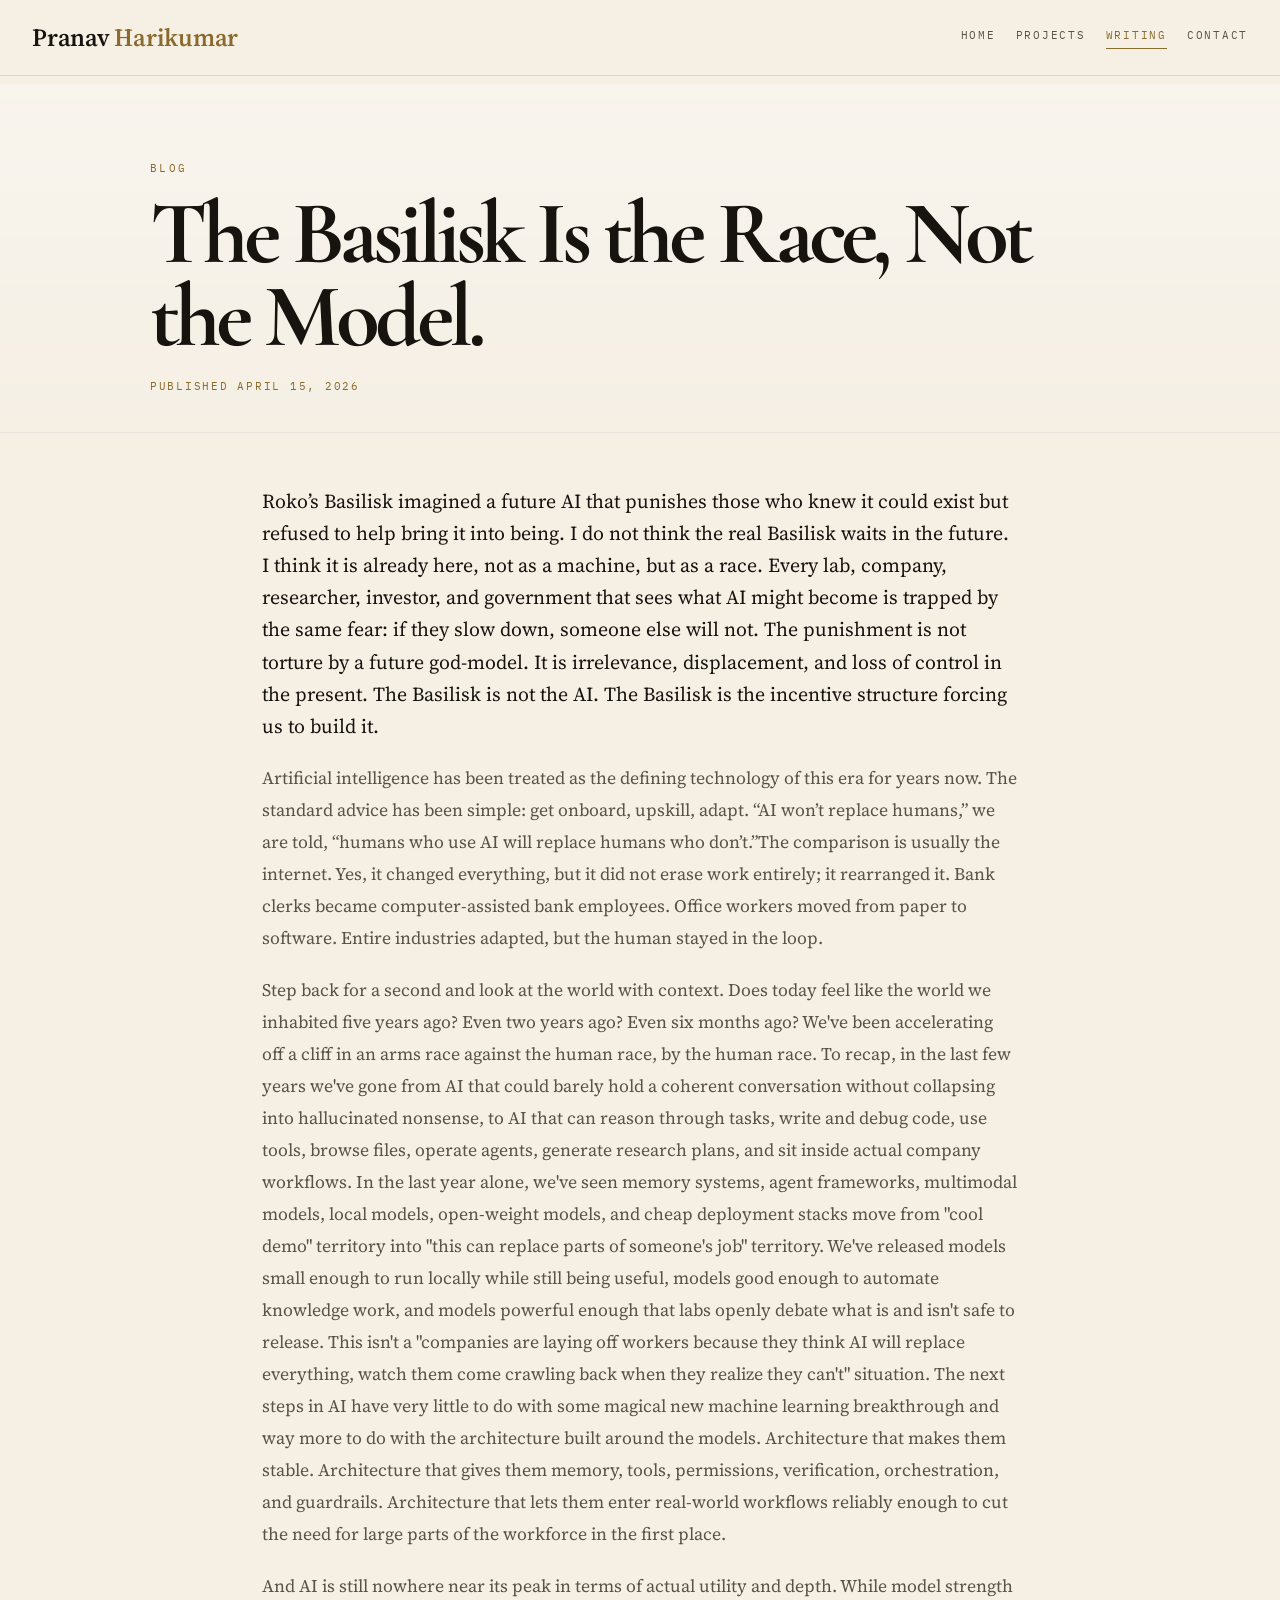
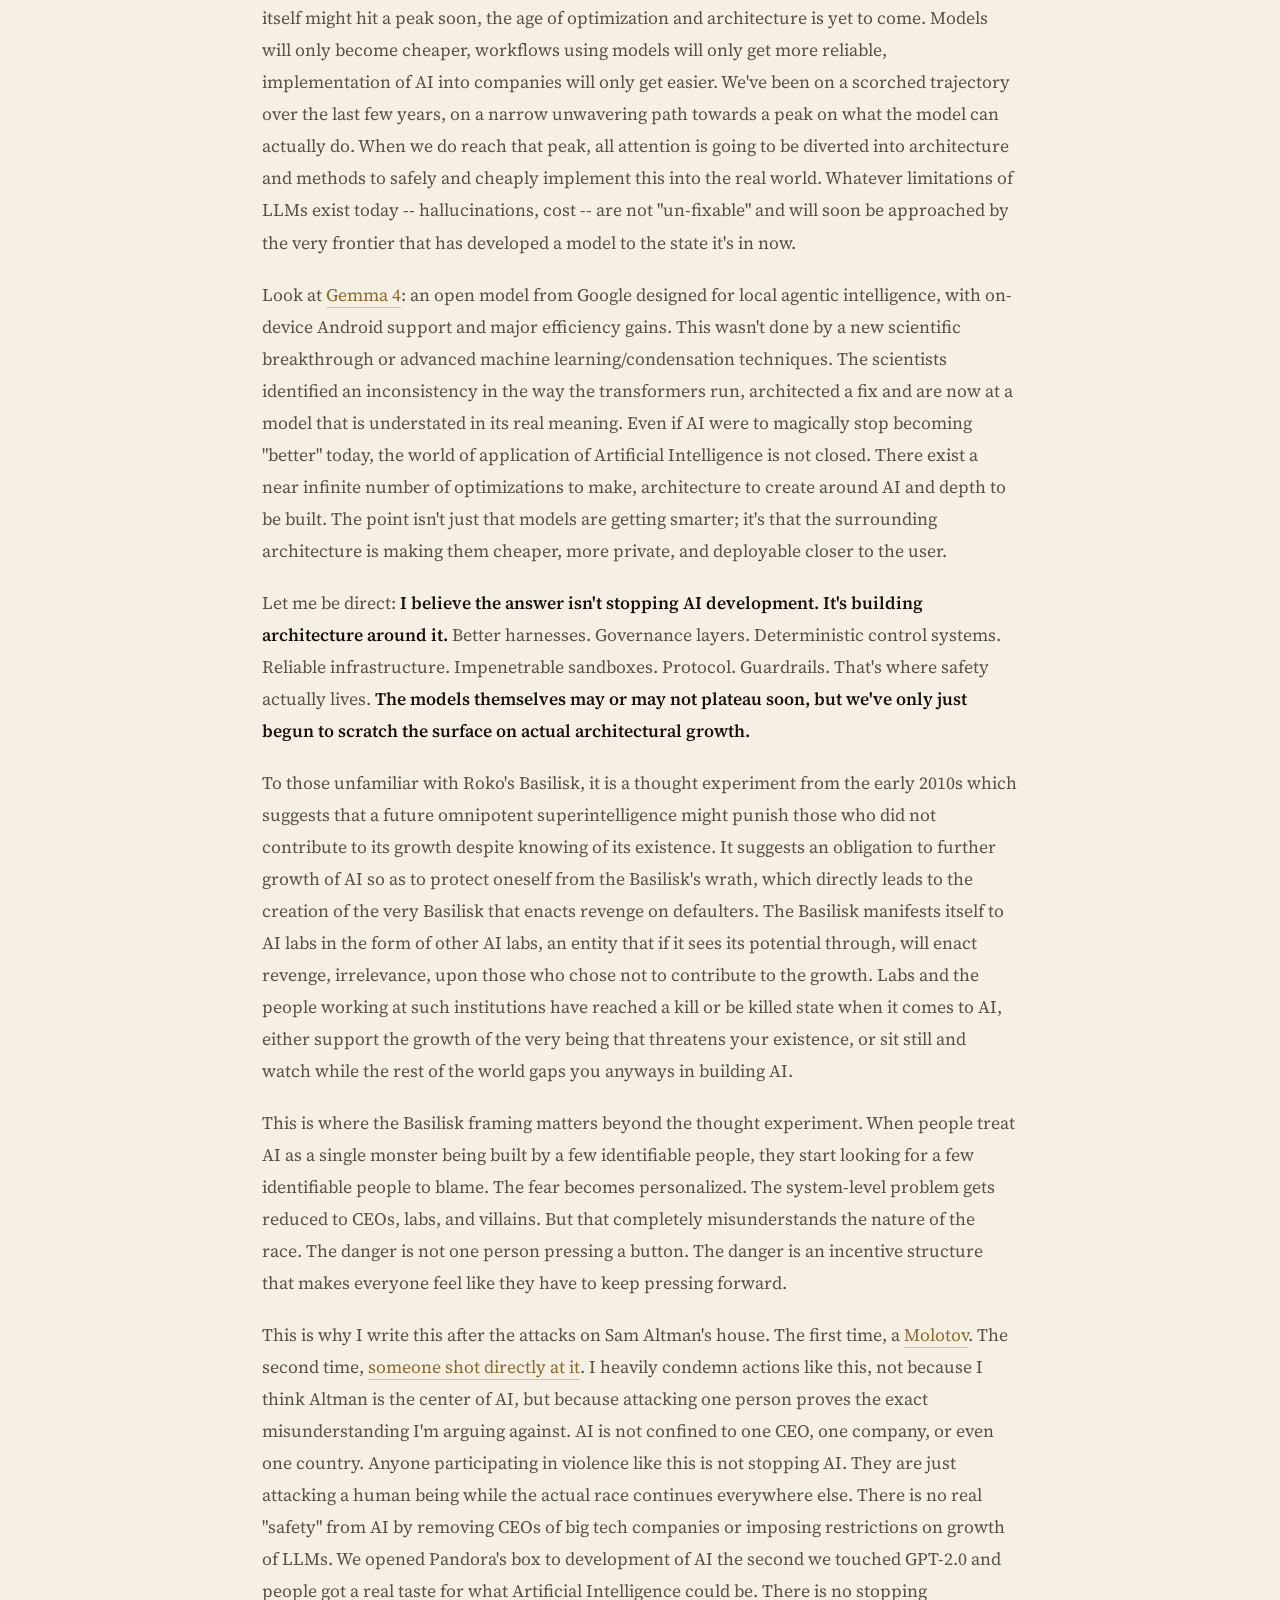
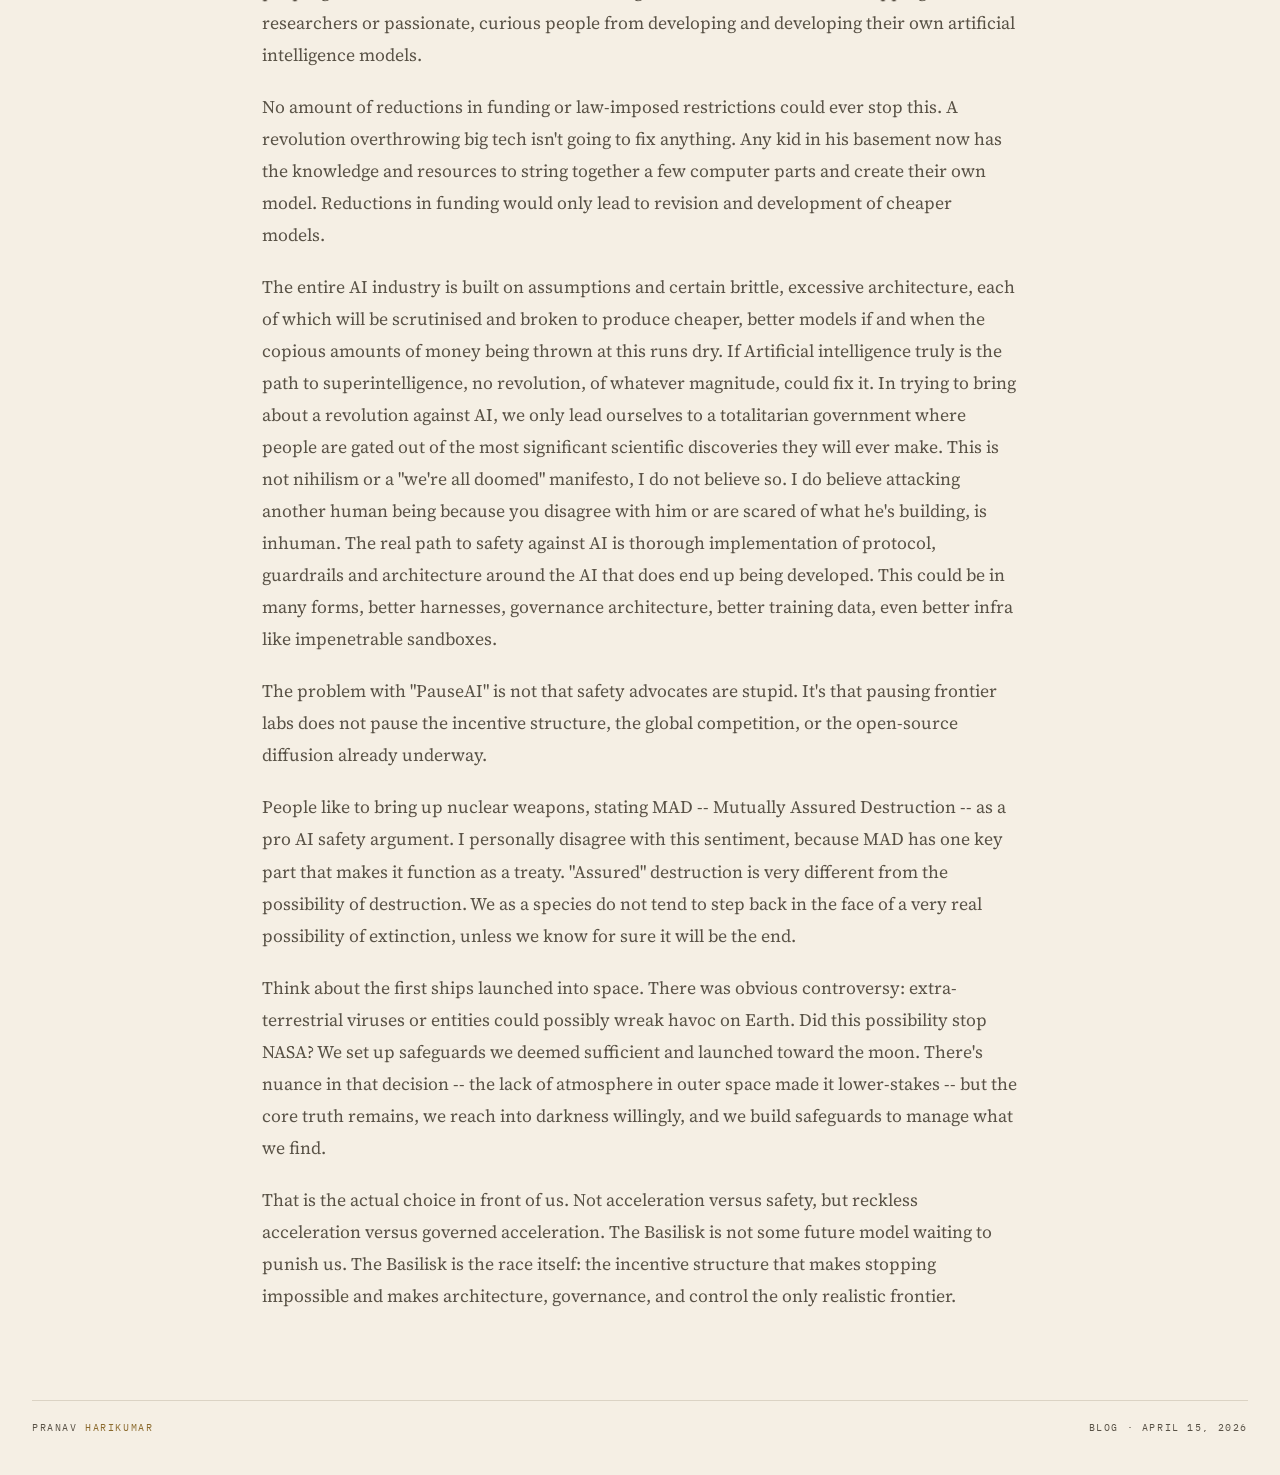
==== commit 58be64c4: "36" ====
--- a/basilisk.html
+++ b/basilisk.html
@@ -31,7 +31,9 @@
   </header>
 
   <article class="blog-prose" aria-label="The Basilisk Is the Race, Not the Model.">
-    <p>Artificial Intelligence has been the biggest thing in the industry for over half a decade now. People have constantly been preaching "Get onboard or get out", upskilling, learn new things, "AI won't replace humans, humans who can use AI will replace humans." People compare it to the introduction of the internet, "Oh yeah it's huge and makes everything more efficient, but it won't remove jobs it just relocates them into roles that build on the internet." Similar to how bank clerks weren't replaced completely, they were only upskilled to being able to use computers for their work.</p>
+    <p>Roko’s Basilisk imagined a future AI that punishes those who knew it could exist but refused to help bring it into being. I do not think the real Basilisk waits in the future. I think it is already here, not as a machine, but as a race. Every lab, company, researcher, investor, and government that sees what AI might become is trapped by the same fear: if they slow down, someone else will not. The punishment is not torture by a future god-model. It is irrelevance, displacement, and loss of control in the present. The Basilisk is not the AI. The Basilisk is the incentive structure forcing us to build it.</p>
+
+    <p>Artificial intelligence has been treated as the defining technology of this era for years now. The standard advice has been simple: get onboard, upskill, adapt. “AI won’t replace humans,” we are told, “humans who use AI will replace humans who don’t.”The comparison is usually the internet. Yes, it changed everything, but it did not erase work entirely; it rearranged it. Bank clerks became computer-assisted bank employees. Office workers moved from paper to software. Entire industries adapted, but the human stayed in the loop.</p>
 
     <p>Step back for a second and look at the world with context. Does today feel like the world we inhabited five years ago? Even two years ago? Even six months ago? We've been accelerating off a cliff in an arms race against the human race, by the human race. To recap, in the last few years we've gone from AI that could barely hold a coherent conversation without collapsing into hallucinated nonsense, to AI that can reason through tasks, write and debug code, use tools, browse files, operate agents, generate research plans, and sit inside actual company workflows. In the last year alone, we've seen memory systems, agent frameworks, multimodal models, local models, open-weight models, and cheap deployment stacks move from "cool demo" territory into "this can replace parts of someone's job" territory. We've released models small enough to run locally while still being useful, models good enough to automate knowledge work, and models powerful enough that labs openly debate what is and isn't safe to release. This isn't a "companies are laying off workers because they think AI will replace everything, watch them come crawling back when they realize they can't" situation. The next steps in AI have very little to do with some magical new machine learning breakthrough and way more to do with the architecture built around the models. Architecture that makes them stable. Architecture that gives them memory, tools, permissions, verification, orchestration, and guardrails. Architecture that lets them enter real-world workflows reliably enough to cut the need for large parts of the workforce in the first place.</p>
 
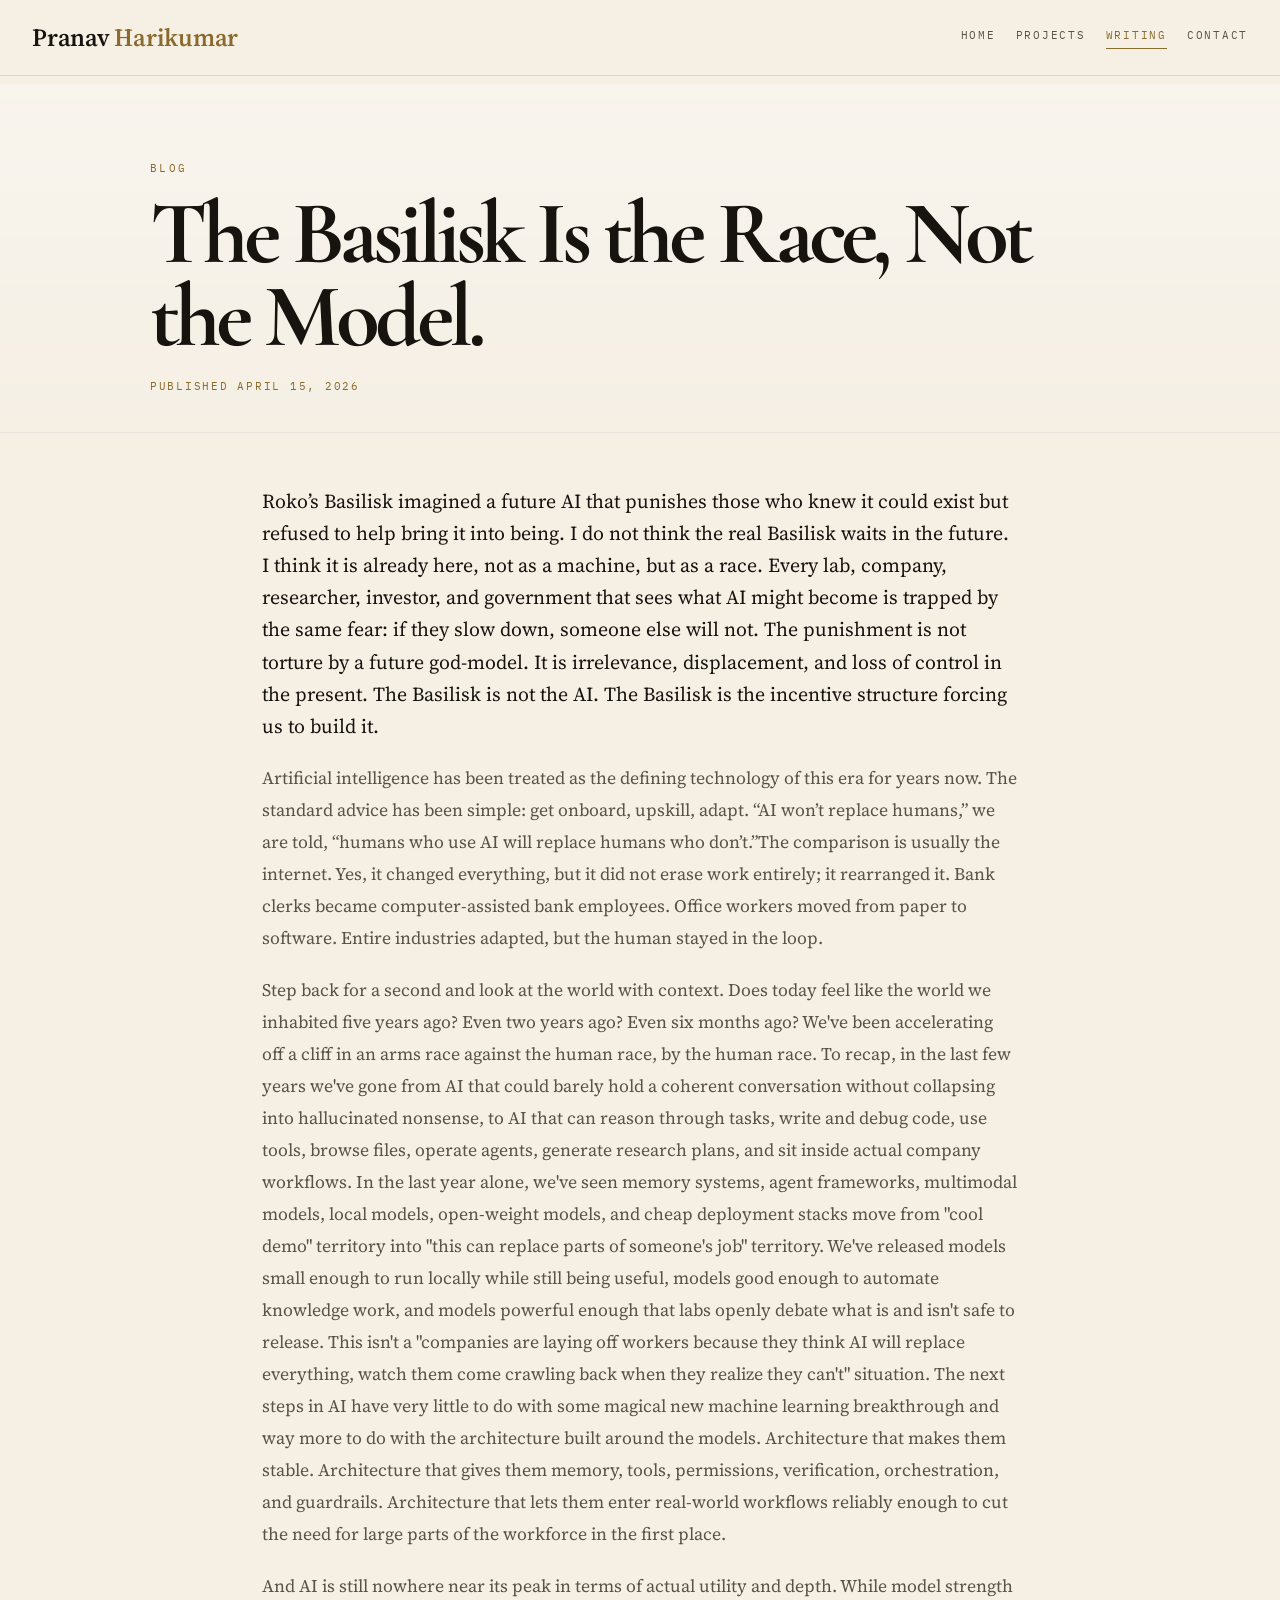
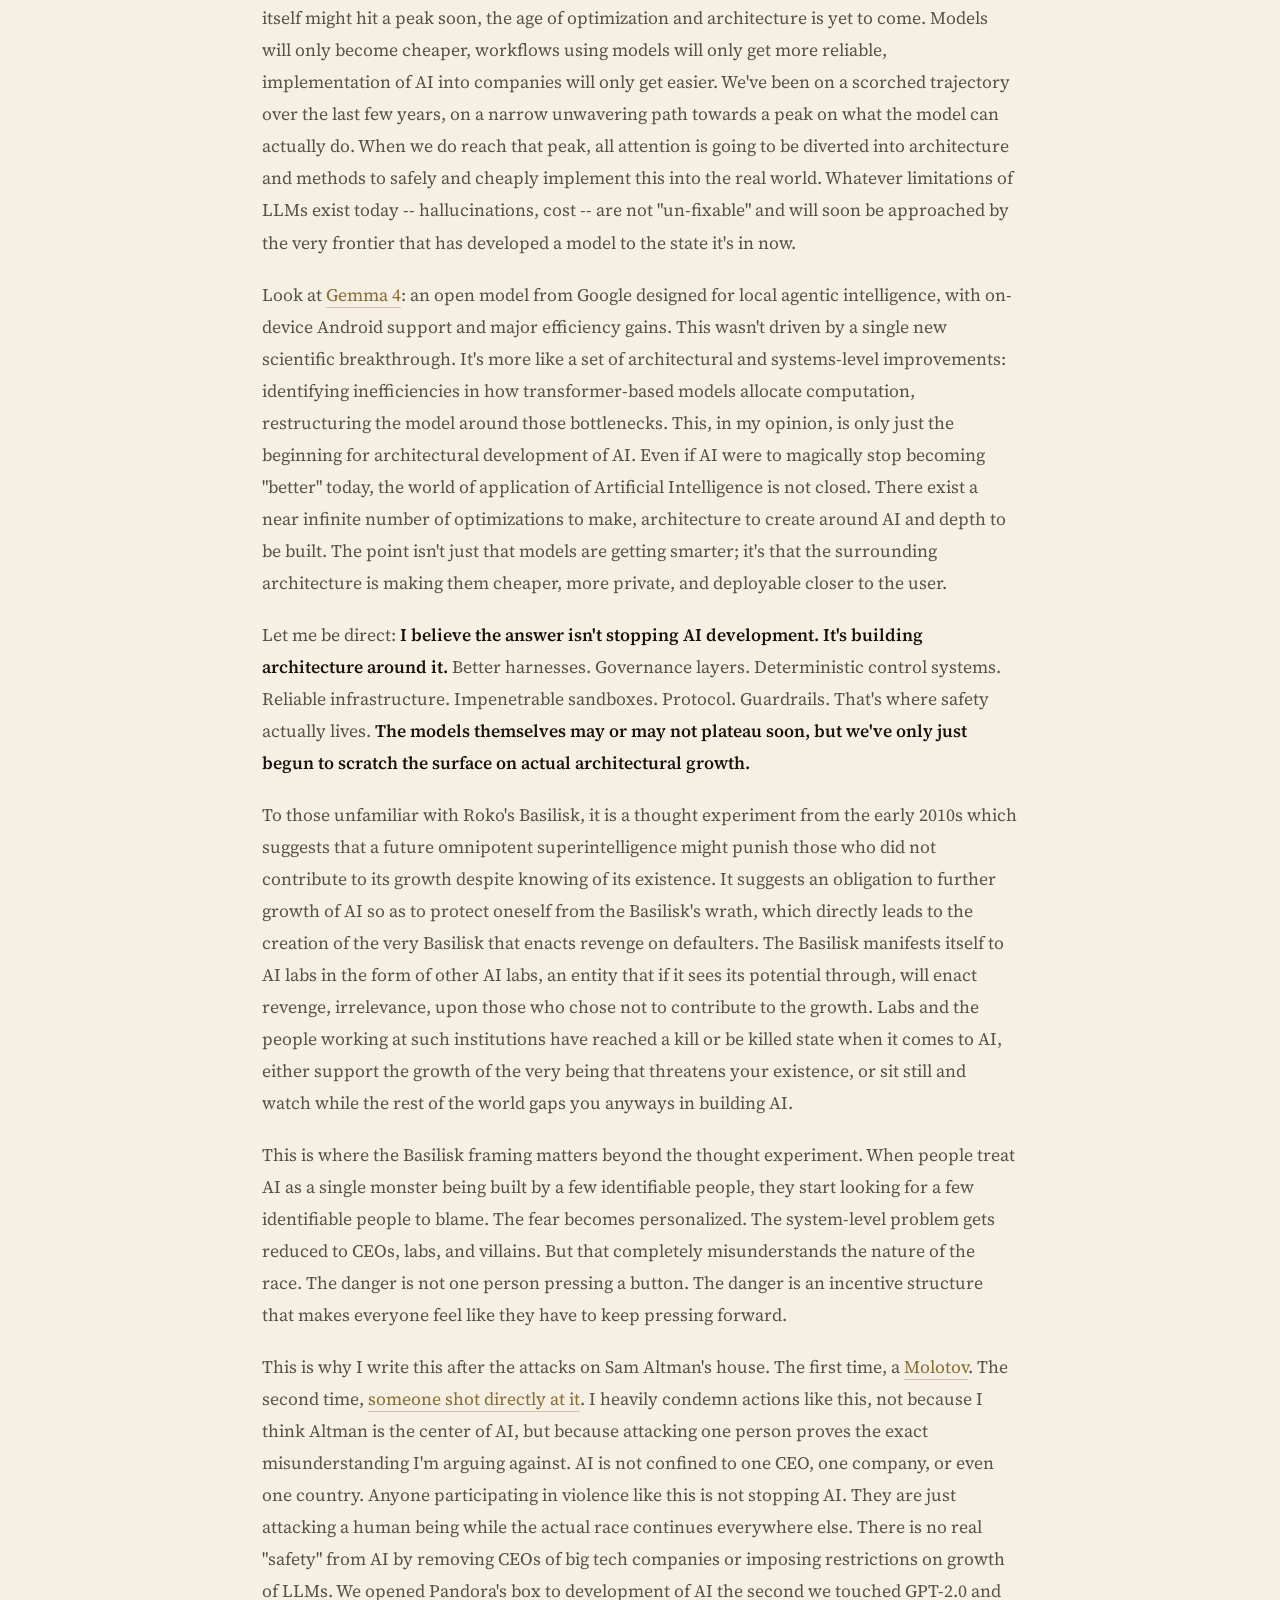
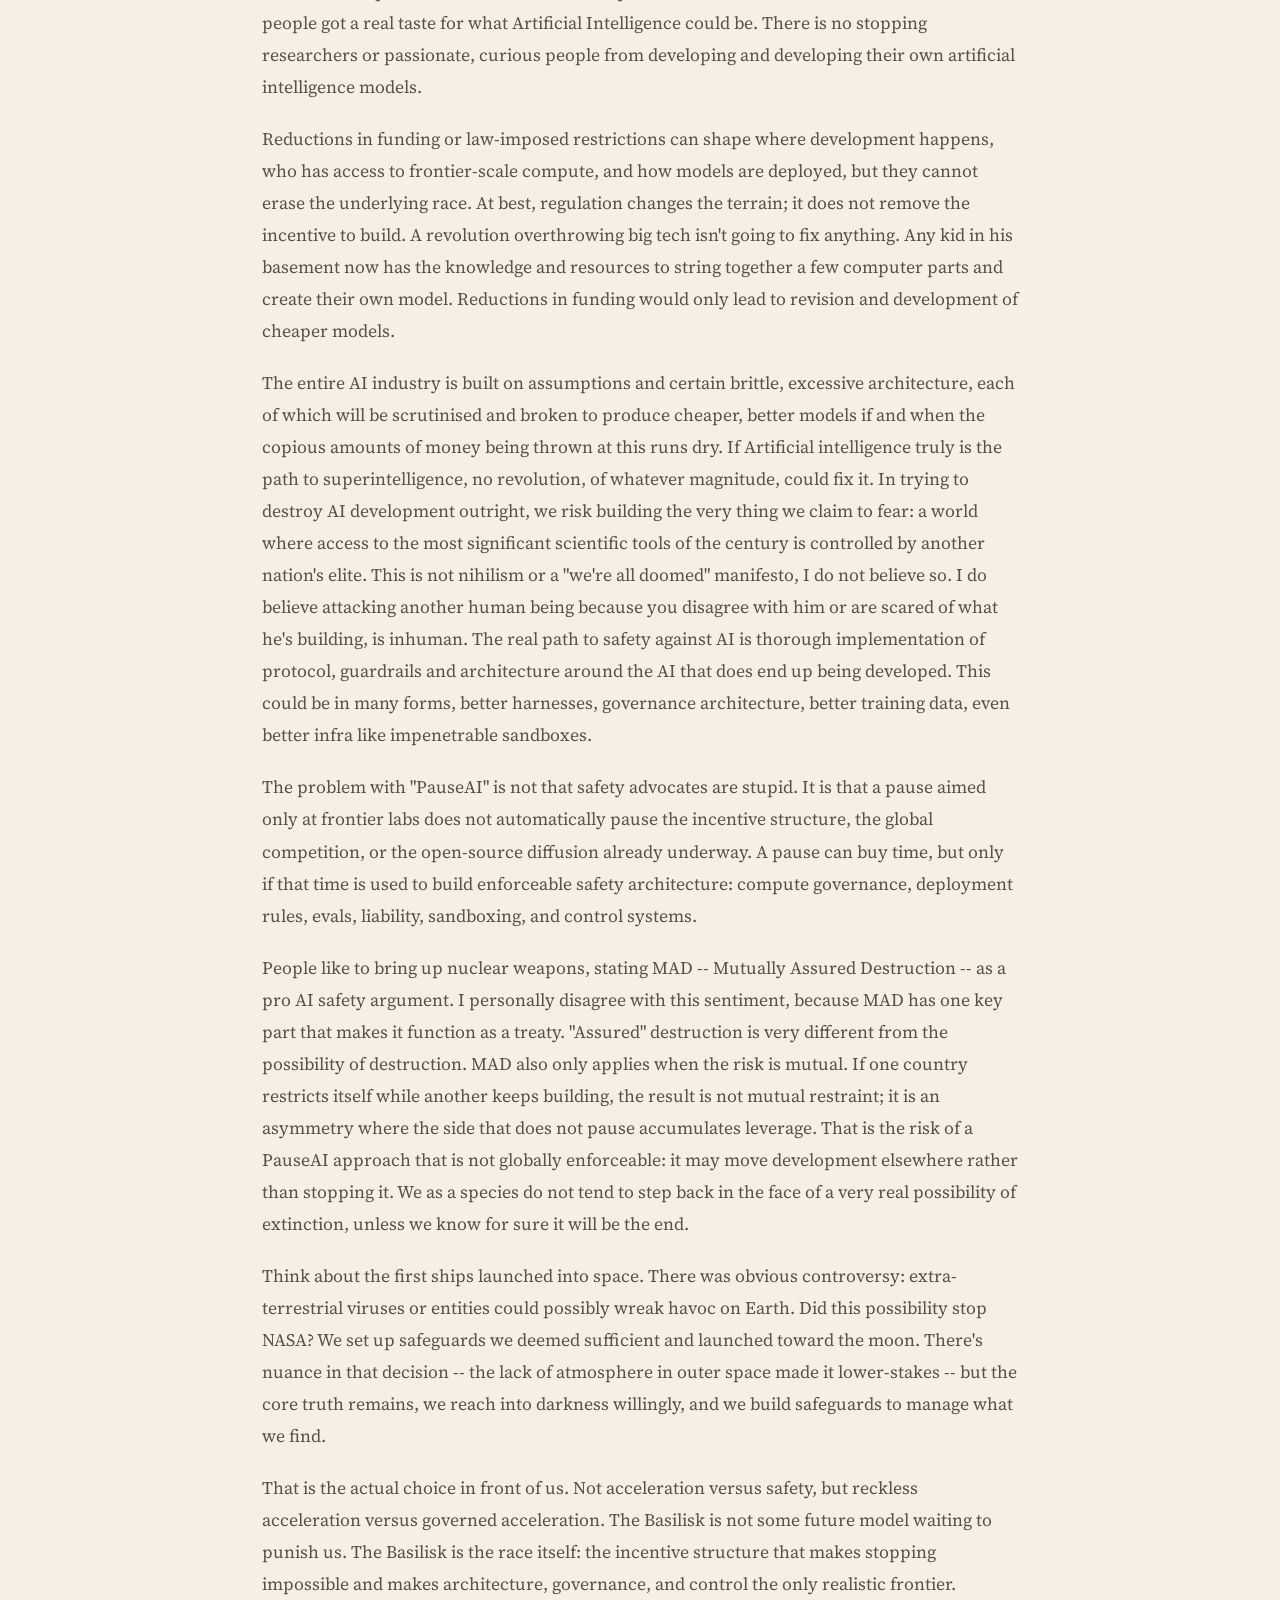
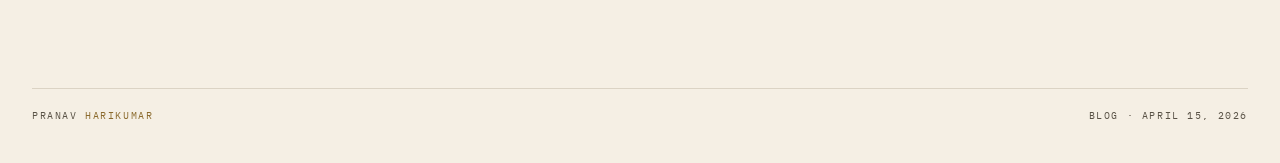
==== commit a03b2ce8: "37" ====
--- a/basilisk.html
+++ b/basilisk.html
@@ -39,7 +39,7 @@
 
     <p>And AI is still nowhere near its peak in terms of actual utility and depth. While model strength itself might hit a peak soon, the age of optimization and architecture is yet to come. Models will only become cheaper, workflows using models will only get more reliable, implementation of AI into companies will only get easier. We've been on a scorched trajectory over the last few years, on a narrow unwavering path towards a peak on what the model can actually do. When we do reach that peak, all attention is going to be diverted into architecture and methods to safely and cheaply implement this into the real world. Whatever limitations of LLMs exist today -- hallucinations, cost -- are not "un-fixable" and will soon be approached by the very frontier that has developed a model to the state it's in now.</p>
 
-    <p>Look at <a href="https://blog.google/innovation-and-ai/technology/developers-tools/gemma-4/" target="_blank" rel="noopener noreferrer">Gemma 4</a>: an open model from Google designed for local agentic intelligence, with on-device Android support and major efficiency gains. This wasn't done by a new scientific breakthrough or advanced machine learning/condensation techniques. The scientists identified an inconsistency in the way the transformers run, architected a fix and are now at a model that is understated in its real meaning. Even if AI were to magically stop becoming "better" today, the world of application of Artificial Intelligence is not closed. There exist a near infinite number of optimizations to make, architecture to create around AI and depth to be built. The point isn't just that models are getting smarter; it's that the surrounding architecture is making them cheaper, more private, and deployable closer to the user.</p>
+    <p>Look at <a href="https://blog.google/innovation-and-ai/technology/developers-tools/gemma-4/" target="_blank" rel="noopener noreferrer">Gemma 4</a>: an open model from Google designed for local agentic intelligence, with on-device Android support and major efficiency gains. This wasn't driven by a single new scientific breakthrough. It's more like a set of architectural and systems-level improvements: identifying inefficiencies in how transformer-based models allocate computation, restructuring the model around those bottlenecks. This, in my opinion, is only just the beginning for architectural development of AI. Even if AI were to magically stop becoming "better" today, the world of application of Artificial Intelligence is not closed. There exist a near infinite number of optimizations to make, architecture to create around AI and depth to be built. The point isn't just that models are getting smarter; it's that the surrounding architecture is making them cheaper, more private, and deployable closer to the user.</p>
 
     <p>Let me be direct: <strong>I believe the answer isn't stopping AI development. It's building architecture around it.</strong> Better harnesses. Governance layers. Deterministic control systems. Reliable infrastructure. Impenetrable sandboxes. Protocol. Guardrails. That's where safety actually lives. <strong>The models themselves may or may not plateau soon, but we've only just begun to scratch the surface on actual architectural growth.</strong></p>
 
@@ -49,13 +49,13 @@
 
     <p>This is why I write this after the attacks on Sam Altman's house. The first time, a <a href="https://blog.samaltman.com/2279512" target="_blank" rel="noopener noreferrer">Molotov</a>. The second time, <a href="https://sfstandard.com/2026/04/12/sam-altman-s-home-targeted-second-attack/" target="_blank" rel="noopener noreferrer">someone shot directly at it</a>. I heavily condemn actions like this, not because I think Altman is the center of AI, but because attacking one person proves the exact misunderstanding I'm arguing against. AI is not confined to one CEO, one company, or even one country. Anyone participating in violence like this is not stopping AI. They are just attacking a human being while the actual race continues everywhere else. There is no real "safety" from AI by removing CEOs of big tech companies or imposing restrictions on growth of LLMs. We opened Pandora's box to development of AI the second we touched GPT-2.0 and people got a real taste for what Artificial Intelligence could be. There is no stopping researchers or passionate, curious people from developing and developing their own artificial intelligence models.</p>
 
-    <p>No amount of reductions in funding or law-imposed restrictions could ever stop this. A revolution overthrowing big tech isn't going to fix anything. Any kid in his basement now has the knowledge and resources to string together a few computer parts and create their own model. Reductions in funding would only lead to revision and development of cheaper models.</p>
+    <p>Reductions in funding or law-imposed restrictions can shape where development happens, who has access to frontier-scale compute, and how models are deployed, but they cannot erase the underlying race. At best, regulation changes the terrain; it does not remove the incentive to build. A revolution overthrowing big tech isn't going to fix anything. Any kid in his basement now has the knowledge and resources to string together a few computer parts and create their own model. Reductions in funding would only lead to revision and development of cheaper models.</p>
 
-    <p>The entire AI industry is built on assumptions and certain brittle, excessive architecture, each of which will be scrutinised and broken to produce cheaper, better models if and when the copious amounts of money being thrown at this runs dry. If Artificial intelligence truly is the path to superintelligence, no revolution, of whatever magnitude, could fix it. In trying to bring about a revolution against AI, we only lead ourselves to a totalitarian government where people are gated out of the most significant scientific discoveries they will ever make. This is not nihilism or a "we're all doomed" manifesto, I do not believe so. I do believe attacking another human being because you disagree with him or are scared of what he's building, is inhuman. The real path to safety against AI is thorough implementation of protocol, guardrails and architecture around the AI that does end up being developed. This could be in many forms, better harnesses, governance architecture, better training data, even better infra like impenetrable sandboxes.</p>
+    <p>The entire AI industry is built on assumptions and certain brittle, excessive architecture, each of which will be scrutinised and broken to produce cheaper, better models if and when the copious amounts of money being thrown at this runs dry. If Artificial intelligence truly is the path to superintelligence, no revolution, of whatever magnitude, could fix it. In trying to destroy AI development outright, we risk building the very thing we claim to fear: a world where access to the most significant scientific tools of the century is controlled by another nation's elite. This is not nihilism or a "we're all doomed" manifesto, I do not believe so. I do believe attacking another human being because you disagree with him or are scared of what he's building, is inhuman. The real path to safety against AI is thorough implementation of protocol, guardrails and architecture around the AI that does end up being developed. This could be in many forms, better harnesses, governance architecture, better training data, even better infra like impenetrable sandboxes.</p>
 
-    <p>The problem with "PauseAI" is not that safety advocates are stupid. It's that pausing frontier labs does not pause the incentive structure, the global competition, or the open-source diffusion already underway.</p>
+    <p>The problem with "PauseAI" is not that safety advocates are stupid. It is that a pause aimed only at frontier labs does not automatically pause the incentive structure, the global competition, or the open-source diffusion already underway. A pause can buy time, but only if that time is used to build enforceable safety architecture: compute governance, deployment rules, evals, liability, sandboxing, and control systems.</p>
 
-    <p>People like to bring up nuclear weapons, stating MAD -- Mutually Assured Destruction -- as a pro AI safety argument. I personally disagree with this sentiment, because MAD has one key part that makes it function as a treaty. "Assured" destruction is very different from the possibility of destruction. We as a species do not tend to step back in the face of a very real possibility of extinction, unless we know for sure it will be the end.</p>
+    <p>People like to bring up nuclear weapons, stating MAD -- Mutually Assured Destruction -- as a pro AI safety argument. I personally disagree with this sentiment, because MAD has one key part that makes it function as a treaty. "Assured" destruction is very different from the possibility of destruction. MAD also only applies when the risk is mutual. If one country restricts itself while another keeps building, the result is not mutual restraint; it is an asymmetry where the side that does not pause accumulates leverage. That is the risk of a PauseAI approach that is not globally enforceable: it may move development elsewhere rather than stopping it. We as a species do not tend to step back in the face of a very real possibility of extinction, unless we know for sure it will be the end.</p>
 
     <p>Think about the first ships launched into space. There was obvious controversy: extra-terrestrial viruses or entities could possibly wreak havoc on Earth. Did this possibility stop NASA? We set up safeguards we deemed sufficient and launched toward the moon. There's nuance in that decision -- the lack of atmosphere in outer space made it lower-stakes -- but the core truth remains, we reach into darkness willingly, and we build safeguards to manage what we find.</p>
 
--- a/site.css
+++ b/site.css
@@ -693,87 +693,82 @@
 .about-copy {
   display: block;
   max-width: none;
-  padding: 2.45rem 2.65rem 2.35rem;
-  border-color: rgba(139, 106, 45, 0.24);
+  padding: 0;
+  border-color: rgba(139, 106, 45, 0.2);
   background:
-    linear-gradient(90deg, rgba(139, 106, 45, 0.16), transparent 4px),
-    linear-gradient(180deg, rgba(255, 255, 255, 0.62), rgba(252, 247, 239, 0.86));
+    linear-gradient(180deg, rgba(255, 255, 255, 0.58), rgba(252, 247, 239, 0.84));
   animation: about-rise 0.55s ease both;
 }
 
 .about-copy::before {
-  content: 'about';
+  content: '';
   position: absolute;
-  right: 2rem;
-  bottom: 1rem;
-  color: rgba(139, 106, 45, 0.055);
-  font-family: var(--display);
-  font-size: clamp(7rem, 16vw, 15rem);
-  line-height: 0.8;
-  letter-spacing: -0.06em;
+  inset: 0;
+  background:
+    linear-gradient(90deg, rgba(139, 106, 45, 0.09), transparent 34%),
+    linear-gradient(180deg, rgba(255, 255, 255, 0.28), transparent 52%);
+  opacity: 0.9;
   pointer-events: none;
 }
 
 .about-copy::after {
   content: '';
   position: absolute;
-  inset: 1.25rem;
-  border: 1px solid rgba(139, 106, 45, 0.11);
-  opacity: 1;
+  left: 2rem;
+  right: 2rem;
+  bottom: 1.35rem;
+  height: 1px;
+  background: linear-gradient(90deg, rgba(139, 106, 45, 0.46), transparent);
+  opacity: 0.55;
   pointer-events: none;
 }
 
 .about-copy-inner {
-  counter-reset: about-paragraph;
   position: relative;
   z-index: 1;
   display: grid;
-  grid-template-columns: minmax(0, 0.9fr) minmax(300px, 1.1fr);
-  gap: 1.6rem 2rem;
-  align-items: start;
+  grid-template-columns: minmax(240px, 0.42fr) minmax(0, 1fr);
+  align-items: stretch;
 }
 
 .about-copy-inner p {
-  counter-increment: about-paragraph;
   position: relative;
-  max-width: 70ch;
-  margin: 0;
-  padding-left: 1.8rem;
+  max-width: 72ch;
+  margin: 0;
   font-size: 1.08rem;
   line-height: 1.78;
 }
 
 .about-copy-inner p::before {
-  content: '0' counter(about-paragraph);
-  position: absolute;
-  left: 0;
-  top: 0.45rem;
-  color: var(--accent);
-  font-family: var(--mono);
-  font-size: 0.58rem;
-  letter-spacing: 0.12em;
+  content: none;
 }
 
 .about-copy-inner p:first-child {
   grid-row: span 3;
-  max-width: 18ch;
-  padding: 0 1.8rem 0 0;
+  display: flex;
+  align-items: center;
+  max-width: none;
+  padding: 2.25rem 2.1rem 2.75rem;
   border-right: 1px solid var(--line);
-  border-bottom: 0;
   color: var(--ink);
-  font-family: var(--display);
-  font-size: clamp(2.4rem, 4vw, 3.45rem);
-  line-height: 0.98;
-  letter-spacing: -0.035em;
-}
-
-.about-copy-inner p:first-child::before {
-  display: none;
+  font-size: 1.34rem;
+  line-height: 1.52;
+  background: rgba(255, 255, 255, 0.24);
 }
 
 .about-copy-inner p:not(:first-child) {
-  padding-top: 0.95rem;
-  border-top: 1px solid rgba(130, 112, 84, 0.18);
+  margin: 0 2.35rem;
+  padding: 1.25rem 0;
+  border-top: 1px solid rgba(130, 112, 84, 0.2);
+}
+
+.about-copy-inner p:nth-child(2) {
+  border-top: 0;
+  padding-top: 2.1rem;
+}
+
+.about-copy-inner p:last-child {
+  padding-bottom: 2.55rem;
 }
 
 @keyframes about-rise {
@@ -1505,9 +1500,17 @@
   .about-copy-inner p:first-child {
     grid-row: auto;
     max-width: 100%;
-    padding: 0 0 1rem;
+    padding: 1.55rem 1.6rem;
     border-right: 0;
     border-bottom: 1px solid var(--line);
+  }
+
+  .about-copy-inner p:not(:first-child) {
+    margin: 0 1.6rem;
+  }
+
+  .about-copy-inner p:nth-child(2) {
+    padding-top: 1.45rem;
   }
 }
 
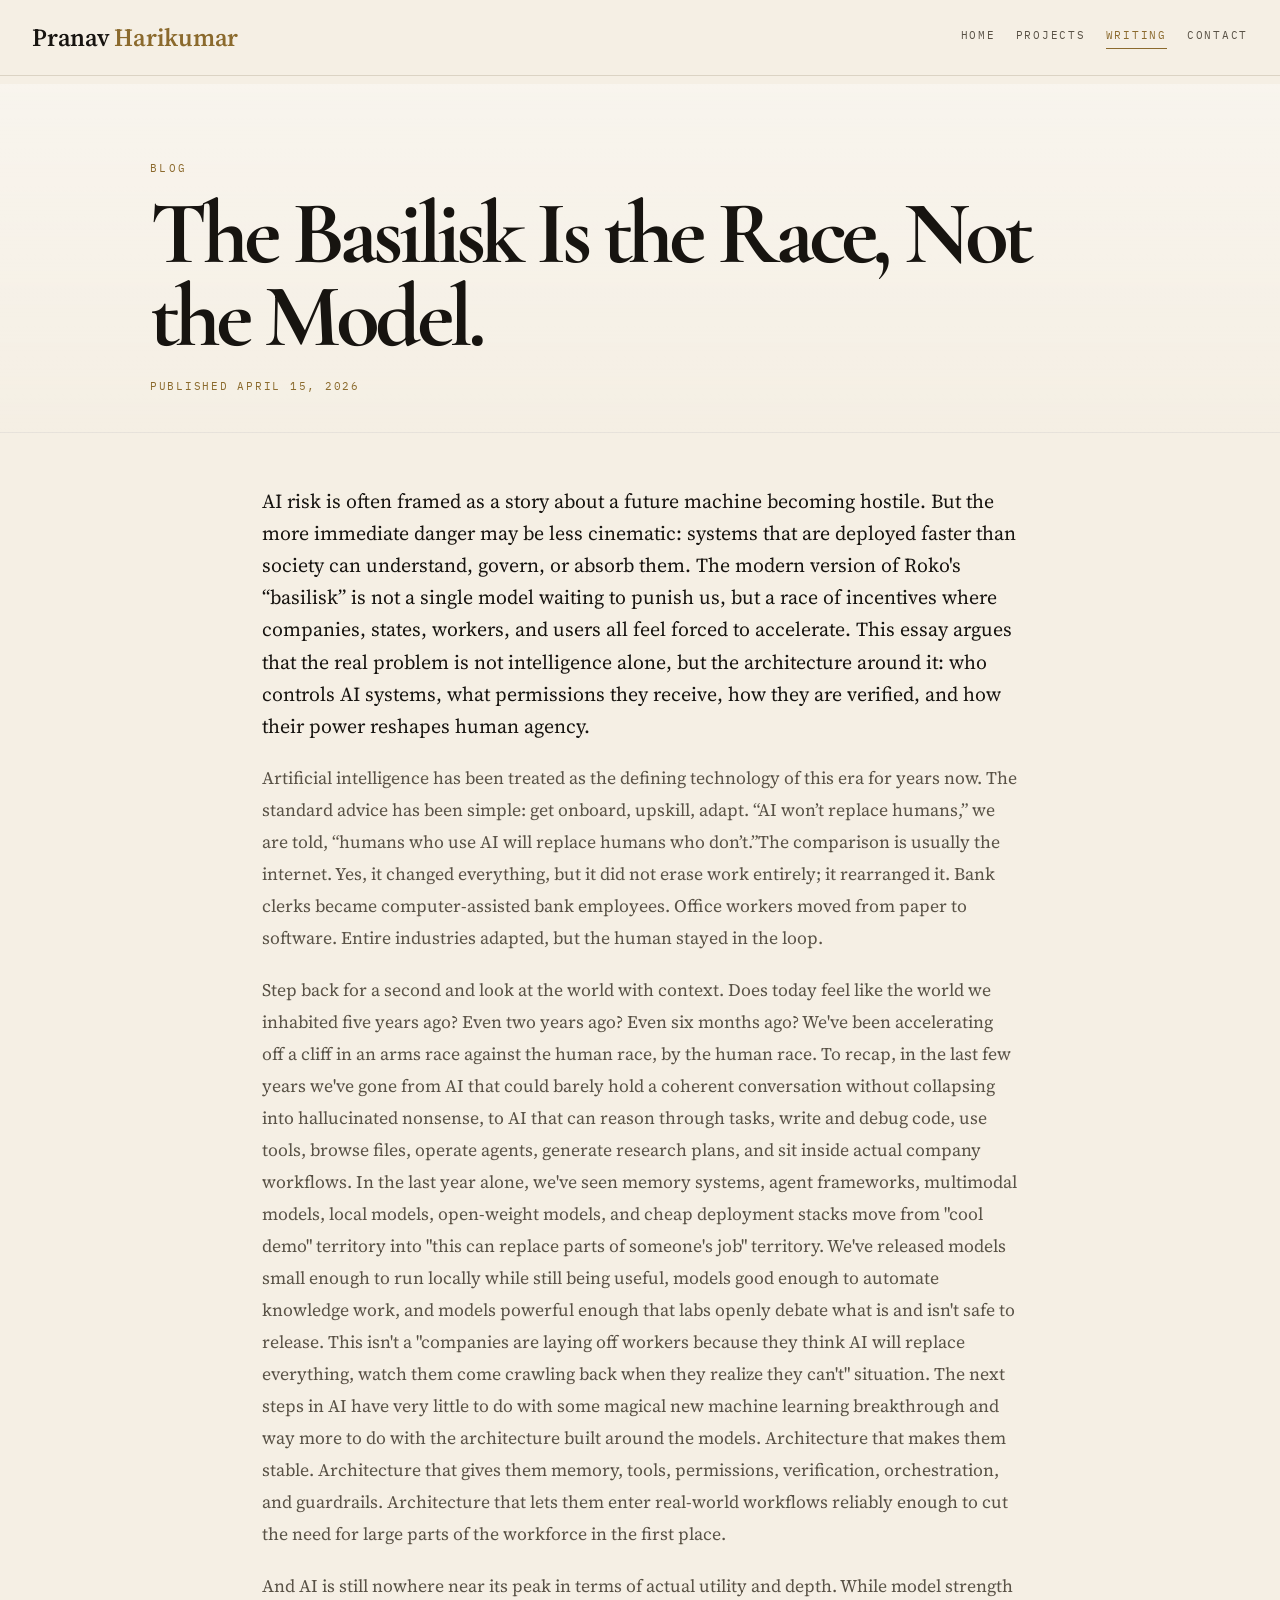
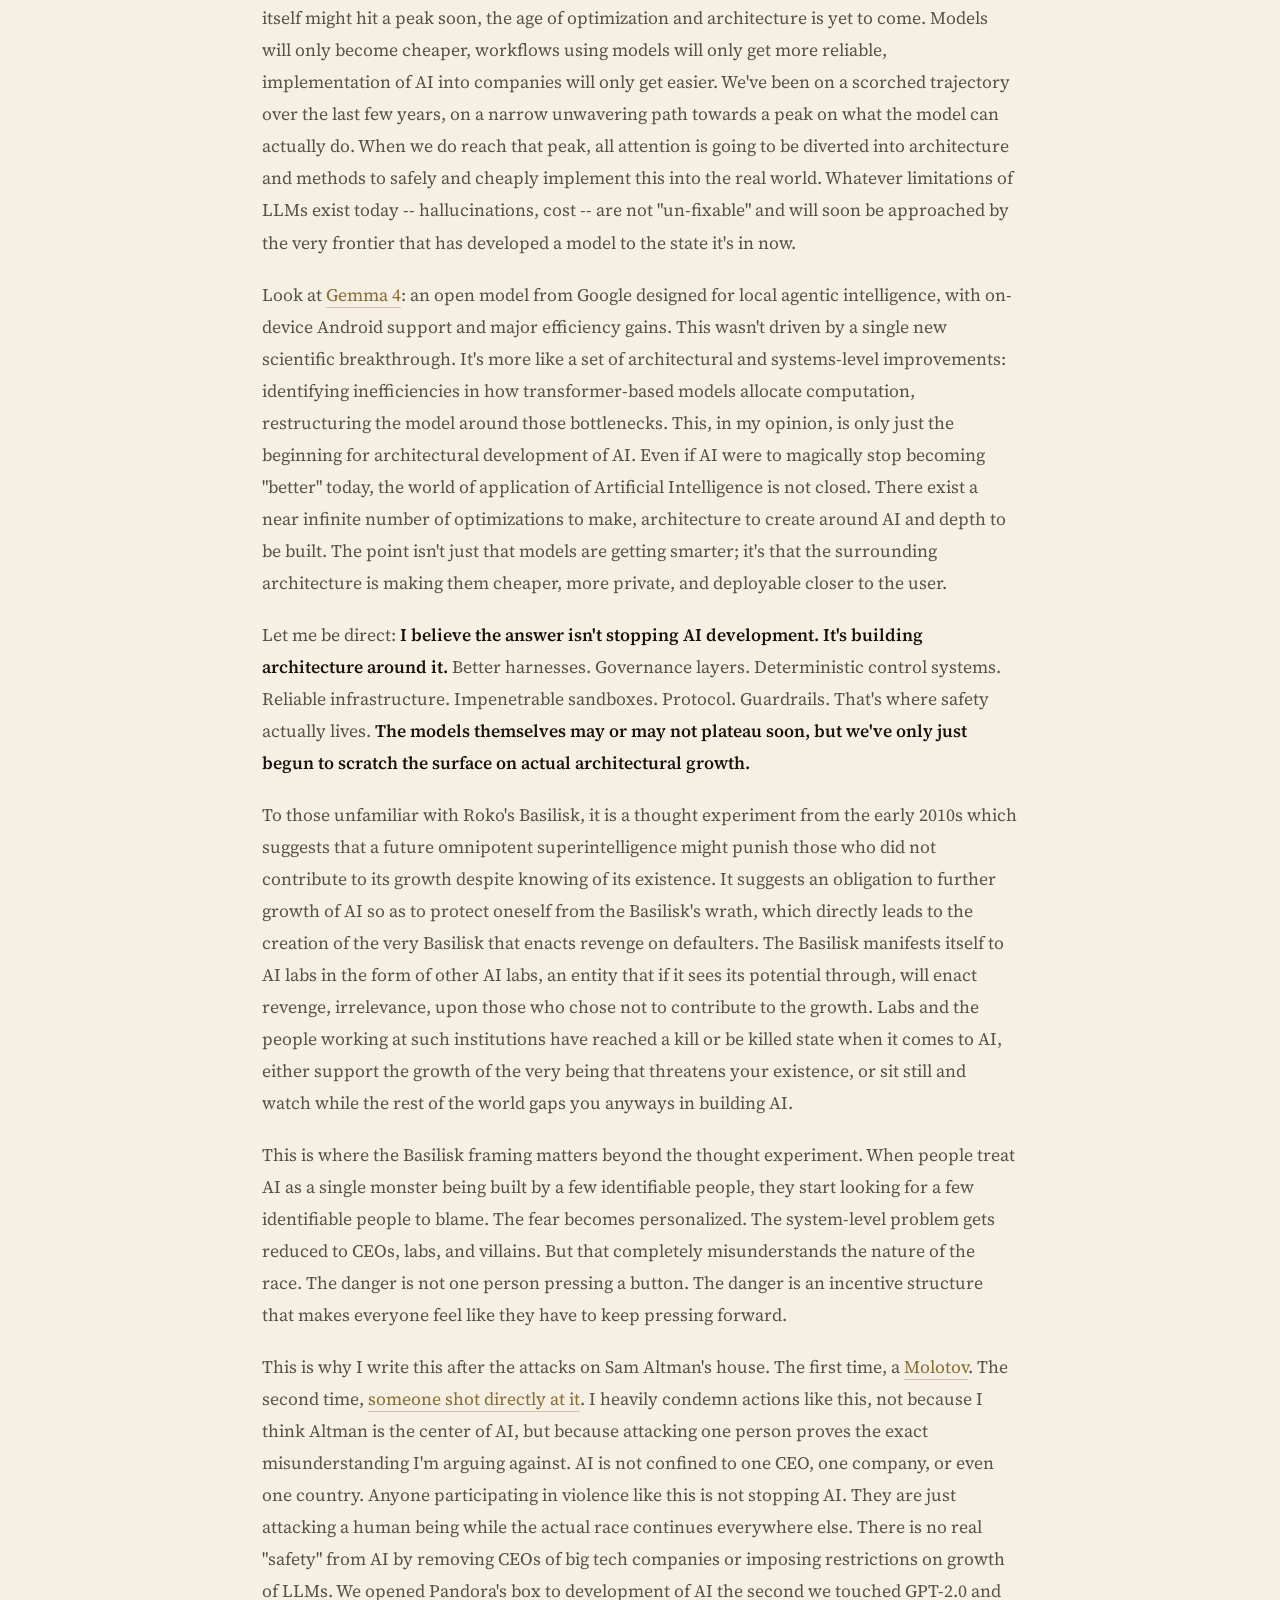
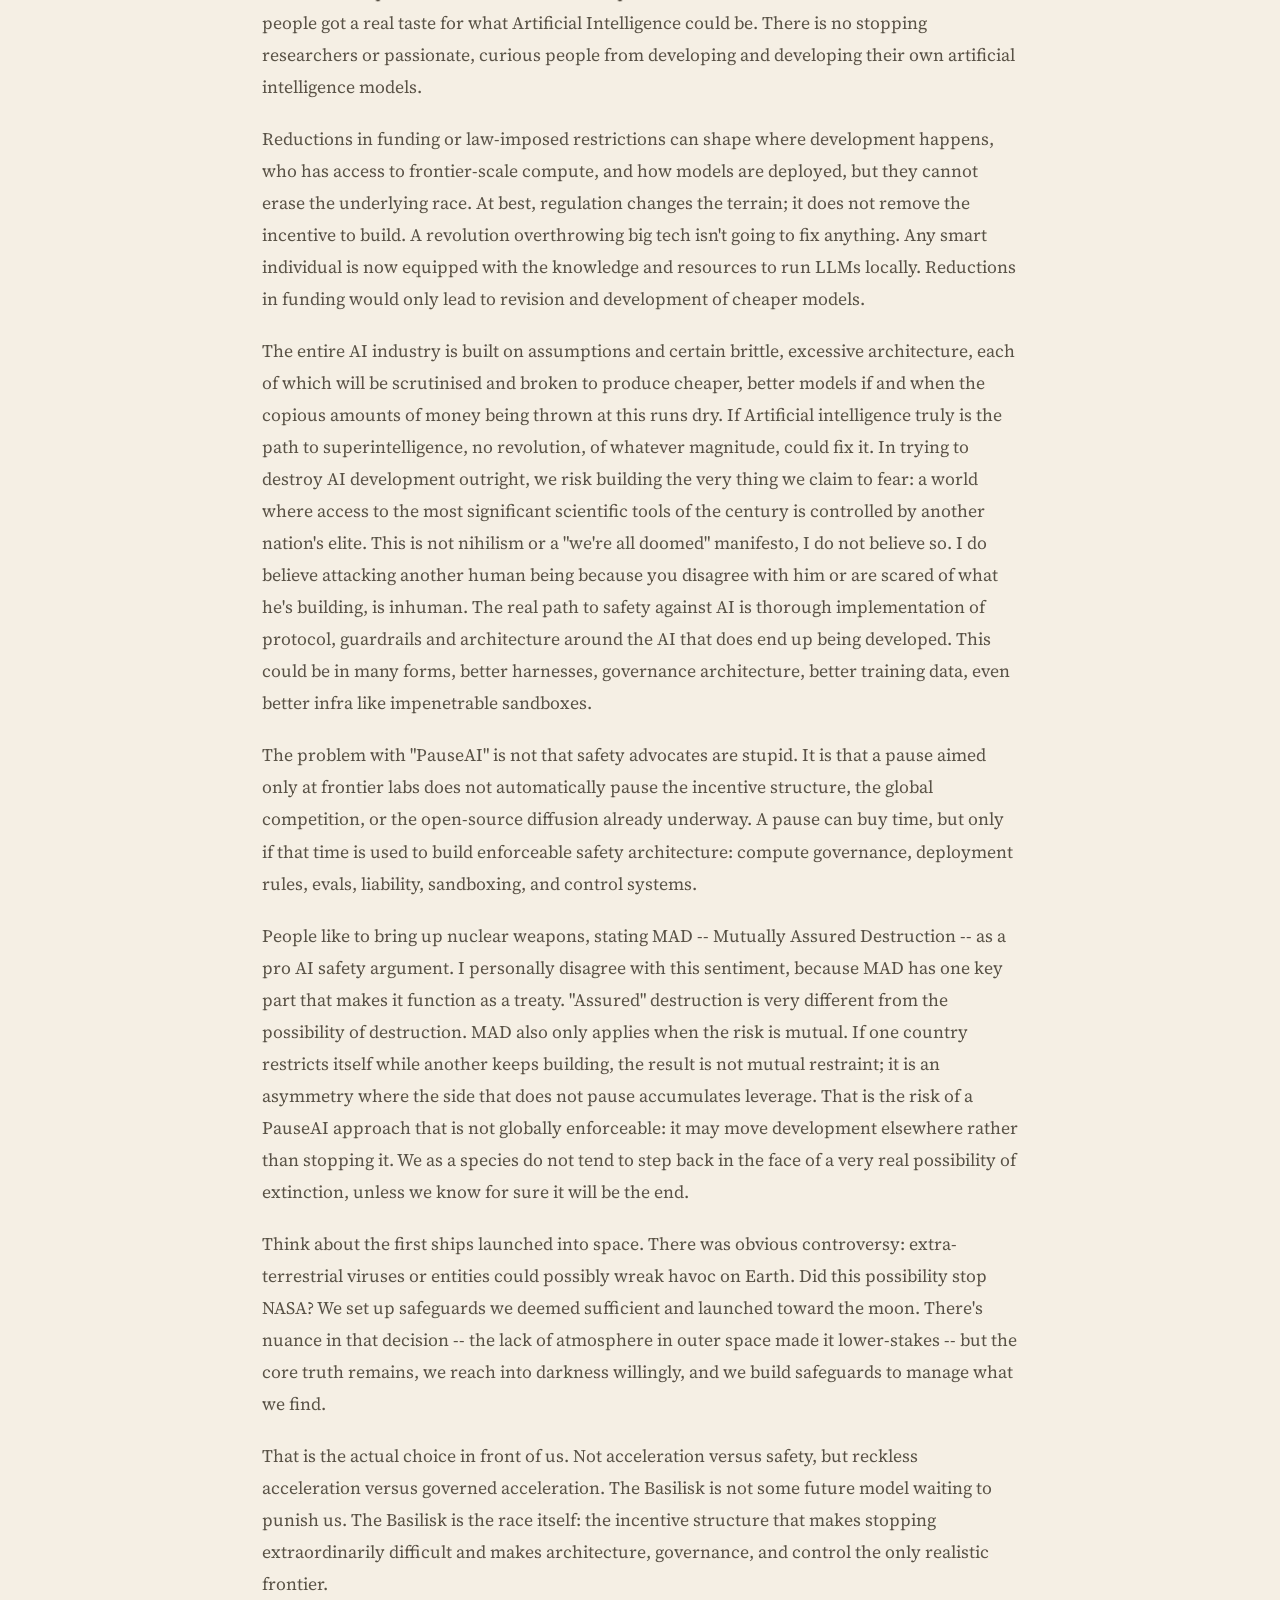
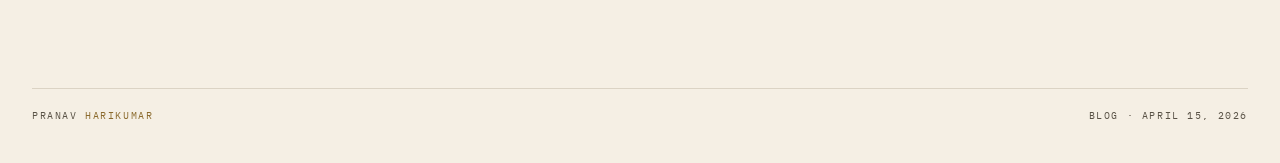
==== commit cb322597: "38" ====
--- a/basilisk.html
+++ b/basilisk.html
@@ -31,7 +31,7 @@
   </header>
 
   <article class="blog-prose" aria-label="The Basilisk Is the Race, Not the Model.">
-    <p>Roko’s Basilisk imagined a future AI that punishes those who knew it could exist but refused to help bring it into being. I do not think the real Basilisk waits in the future. I think it is already here, not as a machine, but as a race. Every lab, company, researcher, investor, and government that sees what AI might become is trapped by the same fear: if they slow down, someone else will not. The punishment is not torture by a future god-model. It is irrelevance, displacement, and loss of control in the present. The Basilisk is not the AI. The Basilisk is the incentive structure forcing us to build it.</p>
+    <p>AI risk is often framed as a story about a future machine becoming hostile. But the more immediate danger may be less cinematic: systems that are deployed faster than society can understand, govern, or absorb them. The modern version of Roko's “basilisk” is not a single model waiting to punish us, but a race of incentives where companies, states, workers, and users all feel forced to accelerate. This essay argues that the real problem is not intelligence alone, but the architecture around it: who controls AI systems, what permissions they receive, how they are verified, and how their power reshapes human agency.</p>
 
     <p>Artificial intelligence has been treated as the defining technology of this era for years now. The standard advice has been simple: get onboard, upskill, adapt. “AI won’t replace humans,” we are told, “humans who use AI will replace humans who don’t.”The comparison is usually the internet. Yes, it changed everything, but it did not erase work entirely; it rearranged it. Bank clerks became computer-assisted bank employees. Office workers moved from paper to software. Entire industries adapted, but the human stayed in the loop.</p>
 
@@ -49,7 +49,7 @@
 
     <p>This is why I write this after the attacks on Sam Altman's house. The first time, a <a href="https://blog.samaltman.com/2279512" target="_blank" rel="noopener noreferrer">Molotov</a>. The second time, <a href="https://sfstandard.com/2026/04/12/sam-altman-s-home-targeted-second-attack/" target="_blank" rel="noopener noreferrer">someone shot directly at it</a>. I heavily condemn actions like this, not because I think Altman is the center of AI, but because attacking one person proves the exact misunderstanding I'm arguing against. AI is not confined to one CEO, one company, or even one country. Anyone participating in violence like this is not stopping AI. They are just attacking a human being while the actual race continues everywhere else. There is no real "safety" from AI by removing CEOs of big tech companies or imposing restrictions on growth of LLMs. We opened Pandora's box to development of AI the second we touched GPT-2.0 and people got a real taste for what Artificial Intelligence could be. There is no stopping researchers or passionate, curious people from developing and developing their own artificial intelligence models.</p>
 
-    <p>Reductions in funding or law-imposed restrictions can shape where development happens, who has access to frontier-scale compute, and how models are deployed, but they cannot erase the underlying race. At best, regulation changes the terrain; it does not remove the incentive to build. A revolution overthrowing big tech isn't going to fix anything. Any kid in his basement now has the knowledge and resources to string together a few computer parts and create their own model. Reductions in funding would only lead to revision and development of cheaper models.</p>
+    <p>Reductions in funding or law-imposed restrictions can shape where development happens, who has access to frontier-scale compute, and how models are deployed, but they cannot erase the underlying race. At best, regulation changes the terrain; it does not remove the incentive to build. A revolution overthrowing big tech isn't going to fix anything. Any smart individual is now equipped with the knowledge and resources to run LLMs locally. Reductions in funding would only lead to revision and development of cheaper models.</p>
 
     <p>The entire AI industry is built on assumptions and certain brittle, excessive architecture, each of which will be scrutinised and broken to produce cheaper, better models if and when the copious amounts of money being thrown at this runs dry. If Artificial intelligence truly is the path to superintelligence, no revolution, of whatever magnitude, could fix it. In trying to destroy AI development outright, we risk building the very thing we claim to fear: a world where access to the most significant scientific tools of the century is controlled by another nation's elite. This is not nihilism or a "we're all doomed" manifesto, I do not believe so. I do believe attacking another human being because you disagree with him or are scared of what he's building, is inhuman. The real path to safety against AI is thorough implementation of protocol, guardrails and architecture around the AI that does end up being developed. This could be in many forms, better harnesses, governance architecture, better training data, even better infra like impenetrable sandboxes.</p>
 
@@ -59,7 +59,7 @@
 
     <p>Think about the first ships launched into space. There was obvious controversy: extra-terrestrial viruses or entities could possibly wreak havoc on Earth. Did this possibility stop NASA? We set up safeguards we deemed sufficient and launched toward the moon. There's nuance in that decision -- the lack of atmosphere in outer space made it lower-stakes -- but the core truth remains, we reach into darkness willingly, and we build safeguards to manage what we find.</p>
 
-    <p>That is the actual choice in front of us. Not acceleration versus safety, but reckless acceleration versus governed acceleration. The Basilisk is not some future model waiting to punish us. The Basilisk is the race itself: the incentive structure that makes stopping impossible and makes architecture, governance, and control the only realistic frontier.</p>
+    <p>That is the actual choice in front of us. Not acceleration versus safety, but reckless acceleration versus governed acceleration. The Basilisk is not some future model waiting to punish us. The Basilisk is the race itself: the incentive structure that makes stopping extraordinarily difficult and makes architecture, governance, and control the only realistic frontier.</p>
   </article>
 </main>
 
--- a/site.css
+++ b/site.css
@@ -453,6 +453,41 @@
   margin-top: 0;
 }
 
+.projects-follow-section {
+  padding-bottom: 3rem;
+}
+
+.page-follow-card {
+  max-width: 1040px;
+  margin: 0 auto;
+  padding: 1.65rem 1.85rem;
+  grid-template-columns: minmax(0, 1fr) minmax(280px, 450px);
+  gap: 1.4rem;
+  align-items: end;
+  background: rgba(252, 247, 239, 0.76);
+  box-shadow: none;
+}
+
+.page-follow-card h3 {
+  margin: 0.45rem 0 0;
+  font-size: 1.95rem;
+  line-height: 1.04;
+}
+
+.page-follow-card p:not(.follow-label) {
+  max-width: 48ch;
+  margin-top: 0.55rem;
+  font-size: 1rem;
+}
+
+.page-follow-card .inline-links {
+  margin-top: 1rem;
+}
+
+.page-follow-card .subscribe-form {
+  grid-template-columns: minmax(0, 1fr) auto;
+}
+
 .subscribe-form {
   display: grid;
   grid-template-columns: minmax(0, 1fr) auto;
@@ -463,6 +498,34 @@
 .bottom-card-grid .subscribe-form,
 .contact-page-grid .subscribe-form {
   grid-template-columns: 1fr;
+}
+
+.bottom-card-grid .follow-card h3 {
+  margin-top: 1.45rem;
+}
+
+.bottom-card-grid .follow-card p:not(.follow-label) {
+  margin-top: 1.55rem;
+}
+
+.bottom-card-grid .follow-card .subscribe-form {
+  grid-template-columns: auto minmax(0, 1fr);
+  gap: 0.65rem 0.75rem;
+}
+
+.bottom-card-grid .follow-card .subscribe-form label {
+  grid-column: 1 / -1;
+}
+
+.bottom-card-grid .follow-card .subscribe-form button {
+  grid-column: 1;
+  grid-row: 2;
+  min-width: 132px;
+}
+
+.bottom-card-grid .follow-card .subscribe-form input {
+  grid-column: 2;
+  grid-row: 2;
 }
 
 .bottom-card-grid .subscribe-form button,
@@ -675,15 +738,23 @@
 }
 
 .about-section {
-  padding-top: 4.5rem;
+  padding-top: 4rem;
 }
 
 .about-shell {
-  position: relative;
+  display: grid;
+  grid-template-columns: minmax(180px, 0.32fr) minmax(0, 1fr);
+  gap: 2.4rem;
+  align-items: start;
+  padding: 2.25rem 0 2.6rem;
+  border-top: 1px solid var(--line);
+  border-bottom: 1px solid var(--line);
 }
 
 .about-head {
-  margin-bottom: 1rem;
+  margin: 0;
+  position: sticky;
+  top: calc(var(--nav-h) + 1.5rem);
 }
 
 .about-layout {
@@ -694,49 +765,35 @@
   display: block;
   max-width: none;
   padding: 0;
-  border-color: rgba(139, 106, 45, 0.2);
-  background:
-    linear-gradient(180deg, rgba(255, 255, 255, 0.58), rgba(252, 247, 239, 0.84));
-  animation: about-rise 0.55s ease both;
-}
-
-.about-copy::before {
-  content: '';
-  position: absolute;
-  inset: 0;
-  background:
-    linear-gradient(90deg, rgba(139, 106, 45, 0.09), transparent 34%),
-    linear-gradient(180deg, rgba(255, 255, 255, 0.28), transparent 52%);
-  opacity: 0.9;
-  pointer-events: none;
-}
-
+  border: 0;
+  background: transparent;
+  box-shadow: none;
+  overflow: visible;
+}
+
+.about-copy:hover {
+  transform: none;
+  border-color: transparent;
+  box-shadow: none;
+}
+
+.about-copy::before,
 .about-copy::after {
-  content: '';
-  position: absolute;
-  left: 2rem;
-  right: 2rem;
-  bottom: 1.35rem;
-  height: 1px;
-  background: linear-gradient(90deg, rgba(139, 106, 45, 0.46), transparent);
-  opacity: 0.55;
-  pointer-events: none;
+  content: none;
 }
 
 .about-copy-inner {
   position: relative;
-  z-index: 1;
-  display: grid;
-  grid-template-columns: minmax(240px, 0.42fr) minmax(0, 1fr);
-  align-items: stretch;
+  display: block;
+  max-width: 760px;
 }
 
 .about-copy-inner p {
   position: relative;
-  max-width: 72ch;
-  margin: 0;
-  font-size: 1.08rem;
-  line-height: 1.78;
+  margin: 0;
+  color: var(--ink-soft);
+  font-size: 1.09rem;
+  line-height: 1.76;
 }
 
 .about-copy-inner p::before {
@@ -744,49 +801,16 @@
 }
 
 .about-copy-inner p:first-child {
-  grid-row: span 3;
-  display: flex;
-  align-items: center;
-  max-width: none;
-  padding: 2.25rem 2.1rem 2.75rem;
-  border-right: 1px solid var(--line);
+  max-width: 56ch;
+  padding: 0 0 1.15rem;
+  border-bottom: 1px solid var(--line);
   color: var(--ink);
-  font-size: 1.34rem;
-  line-height: 1.52;
-  background: rgba(255, 255, 255, 0.24);
+  font-size: 1.24rem;
+  line-height: 1.58;
 }
 
 .about-copy-inner p:not(:first-child) {
-  margin: 0 2.35rem;
-  padding: 1.25rem 0;
-  border-top: 1px solid rgba(130, 112, 84, 0.2);
-}
-
-.about-copy-inner p:nth-child(2) {
-  border-top: 0;
-  padding-top: 2.1rem;
-}
-
-.about-copy-inner p:last-child {
-  padding-bottom: 2.55rem;
-}
-
-@keyframes about-rise {
-  from {
-    opacity: 0;
-    transform: translateY(12px);
-  }
-
-  to {
-    opacity: 1;
-    transform: translateY(0);
-  }
-}
-
-@media (prefers-reduced-motion: reduce) {
-  .about-copy {
-    animation: none;
-  }
+  margin-top: 1.05rem;
 }
 
 .project-list {
@@ -1408,33 +1432,45 @@
 .project-card-links {
   display: flex;
   flex-wrap: wrap;
-  gap: 0.65rem;
+  gap: 0.75rem;
   margin-top: auto;
-  padding-top: 0.25rem;
+  padding-top: 0.55rem;
 }
 
 .project-card-links a {
   display: inline-flex;
   align-items: center;
   justify-content: center;
-  min-height: 34px;
-  padding: 0.48rem 0.75rem;
-  border: 1px solid rgba(139, 106, 45, 0.26);
+  min-height: 42px;
+  padding: 0.68rem 1rem;
+  border: 1px solid rgba(23, 20, 16, 0.88);
   border-radius: 6px;
-  background: rgba(255, 255, 255, 0.34);
-  color: var(--accent-ink);
-  font-family: var(--mono);
-  font-size: 0.64rem;
-  letter-spacing: 0.08em;
+  background: var(--ink);
+  color: #f7f1e6;
+  font-family: var(--mono);
+  font-size: 0.66rem;
+  letter-spacing: 0.1em;
   text-transform: uppercase;
   transition: transform 0.2s ease, border-color 0.2s ease, background-color 0.2s ease, color 0.2s ease;
+}
+
+.project-card-links a + a {
+  background: rgba(255, 255, 255, 0.58);
+  color: var(--ink);
+  border-color: rgba(139, 106, 45, 0.34);
 }
 
 .project-card-links a:hover {
   transform: translateY(-2px);
-  border-color: rgba(139, 106, 45, 0.46);
-  background: rgba(255, 255, 255, 0.68);
-  color: var(--accent);
+  border-color: var(--accent-ink);
+  background: var(--accent-ink);
+  color: #f7f1e6;
+}
+
+.project-card-links a + a:hover {
+  border-color: rgba(139, 106, 45, 0.58);
+  background: rgba(255, 255, 255, 0.82);
+  color: var(--accent-ink);
 }
 
 .contact-page-grid {
@@ -1466,8 +1502,6 @@
   .operating-layout,
   .principle,
   .about-layout,
-  .about-copy,
-  .about-copy-inner,
   .follow-card,
   .bottom-card-grid,
   .project-grid-systems,
@@ -1497,20 +1531,21 @@
     gap: 1.2rem;
   }
 
+  .about-shell {
+    grid-template-columns: 1fr;
+    gap: 1.2rem;
+  }
+
+  .about-head {
+    position: static;
+  }
+
+  .about-copy-inner {
+    max-width: 100%;
+  }
+
   .about-copy-inner p:first-child {
-    grid-row: auto;
     max-width: 100%;
-    padding: 1.55rem 1.6rem;
-    border-right: 0;
-    border-bottom: 1px solid var(--line);
-  }
-
-  .about-copy-inner p:not(:first-child) {
-    margin: 0 1.6rem;
-  }
-
-  .about-copy-inner p:nth-child(2) {
-    padding-top: 1.45rem;
   }
 }
 
@@ -1542,6 +1577,24 @@
     grid-template-columns: 1fr;
   }
 
+  .bottom-card-grid .follow-card .subscribe-form {
+    grid-template-columns: 1fr;
+  }
+
+  .bottom-card-grid .follow-card .subscribe-form input,
+  .bottom-card-grid .follow-card .subscribe-form button {
+    grid-column: 1;
+    grid-row: auto;
+  }
+
+  .page-follow-card .subscribe-form {
+    grid-template-columns: 1fr;
+  }
+
+  .page-follow-card .subscribe-form button {
+    justify-self: start;
+  }
+
   .hero-display,
   .page-display {
     max-width: none;
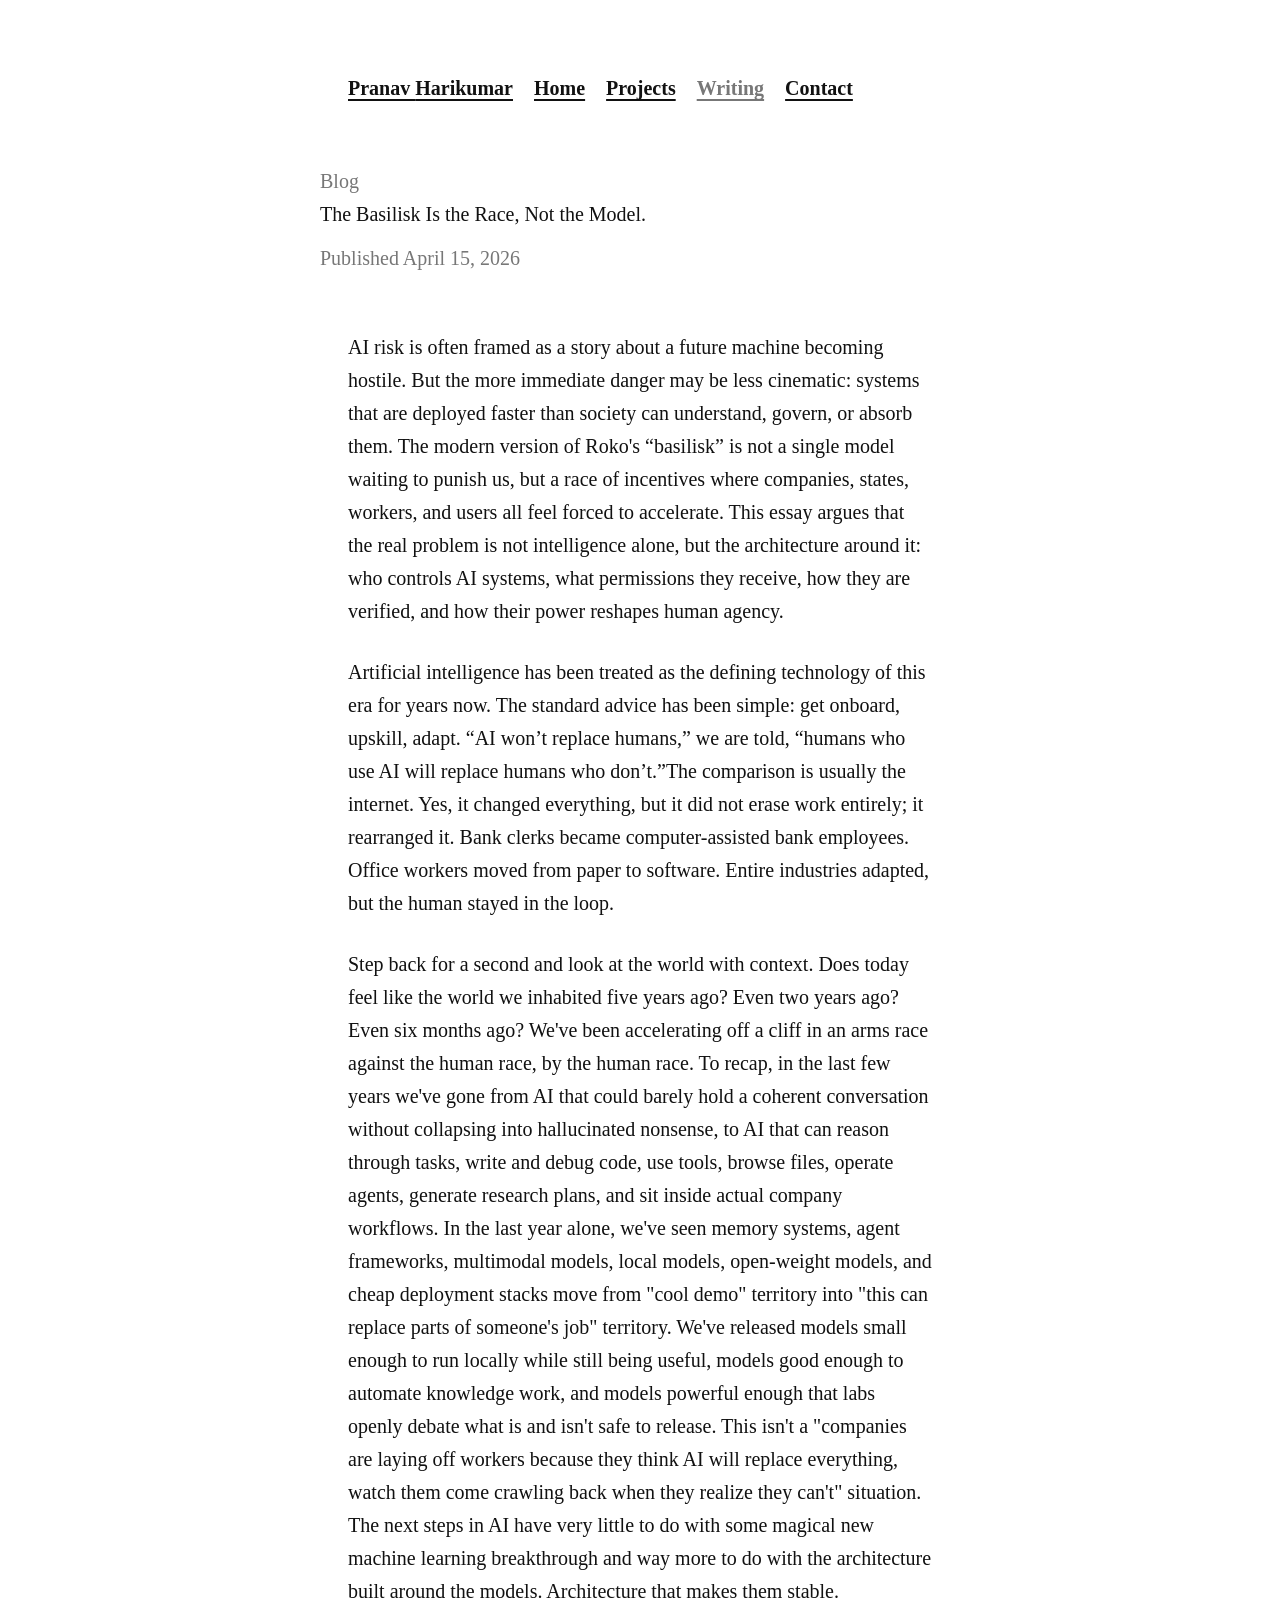
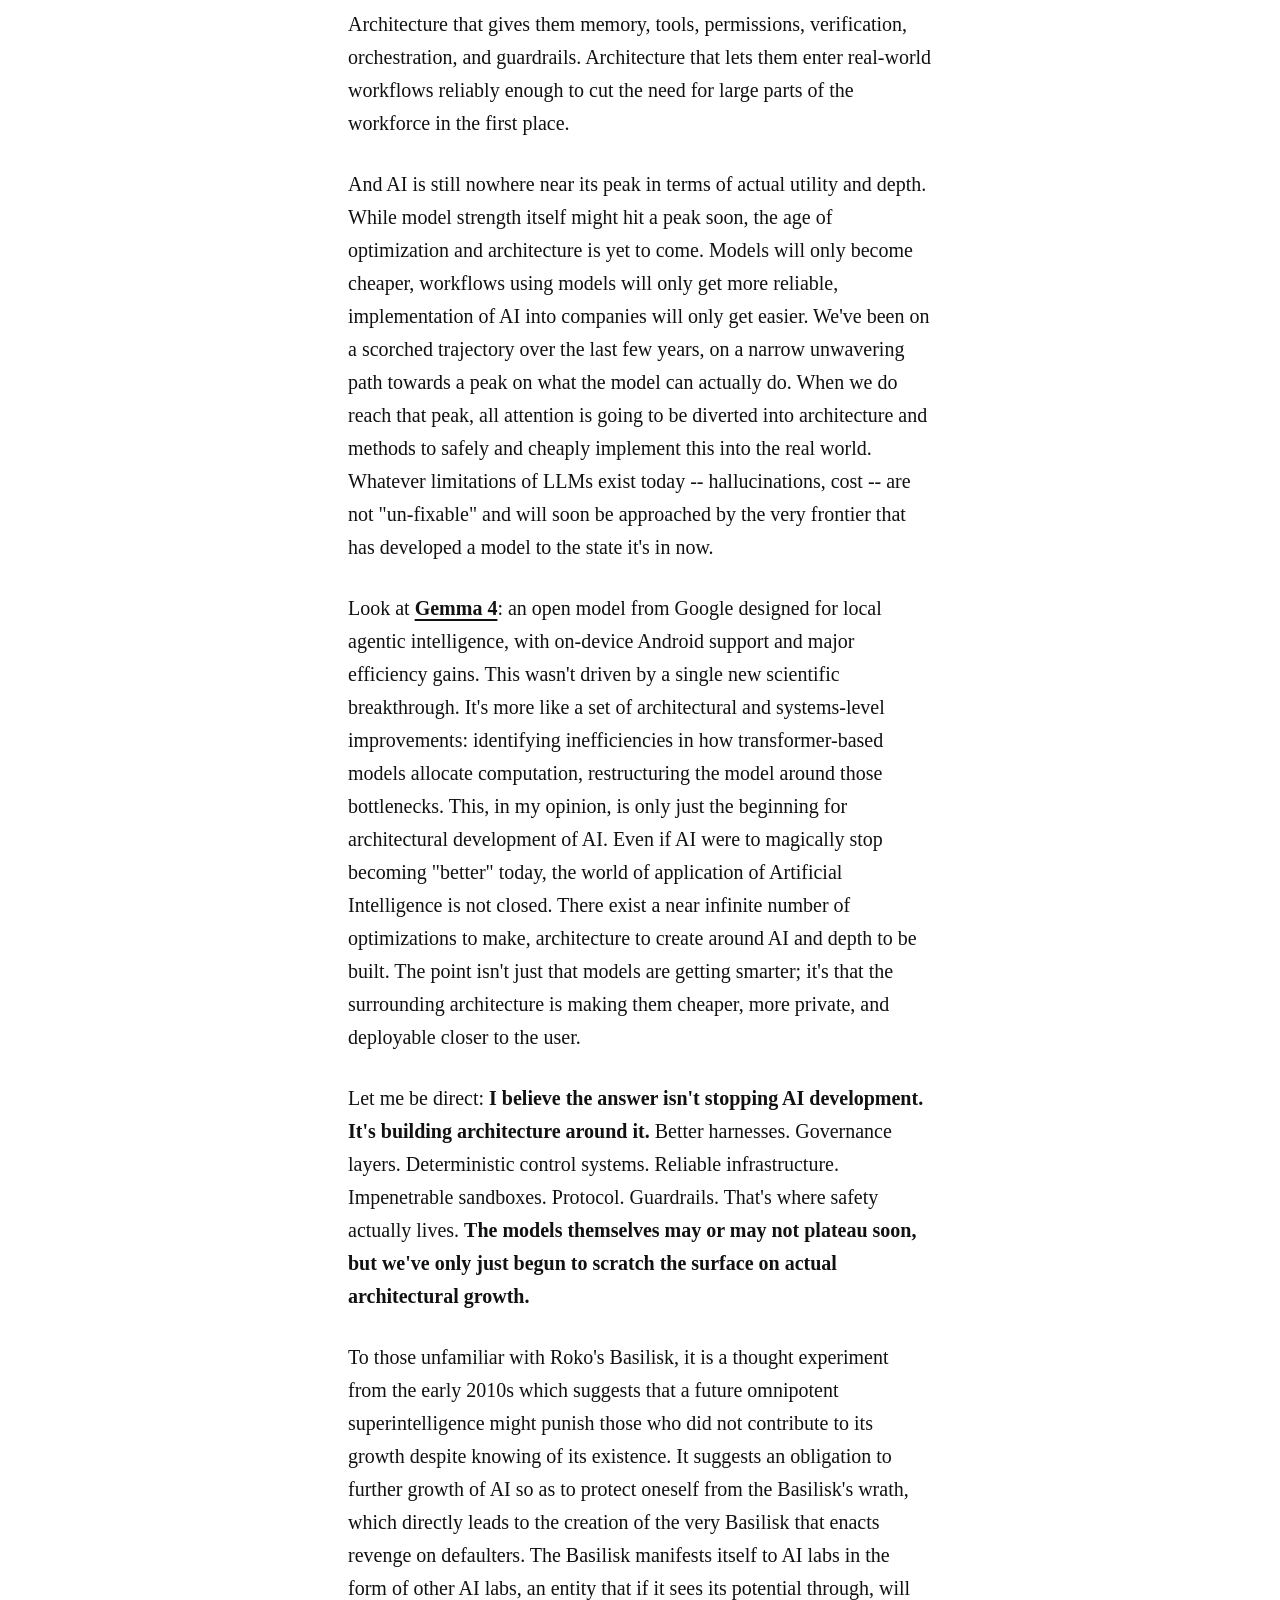
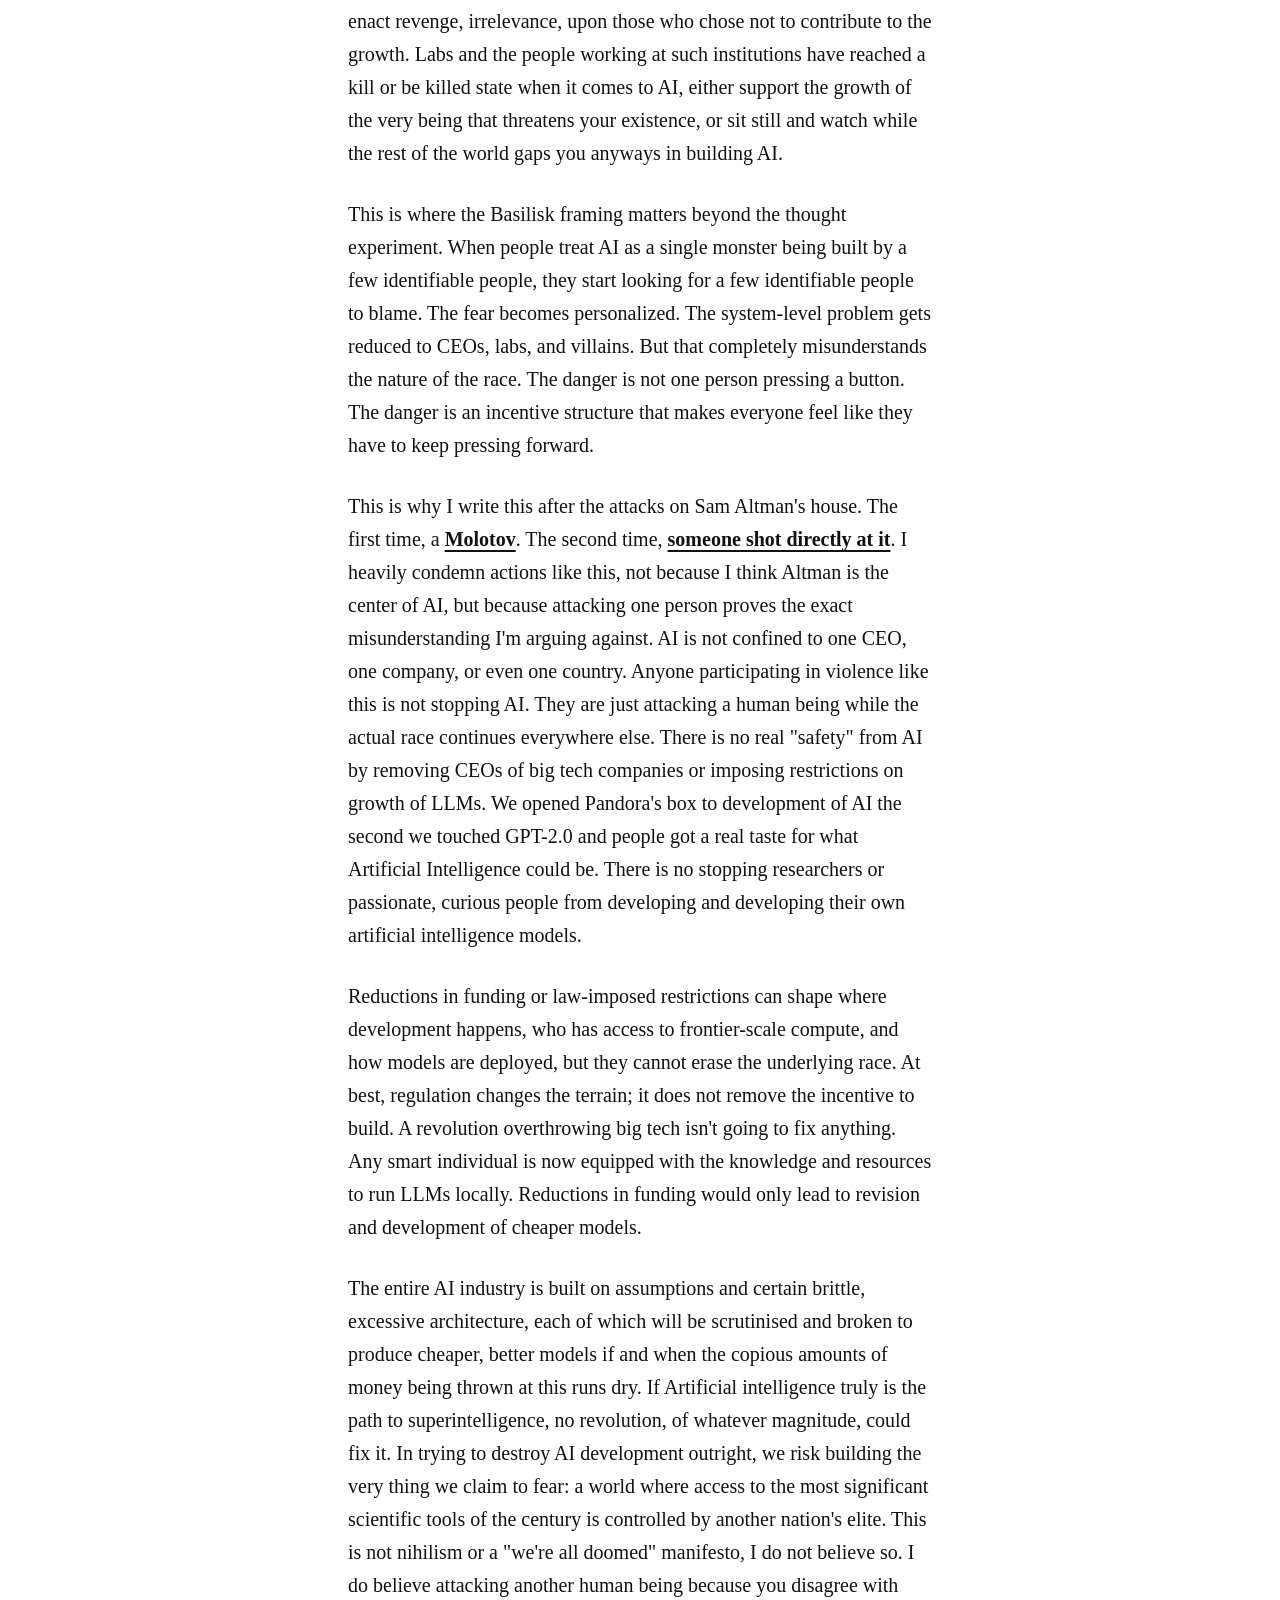
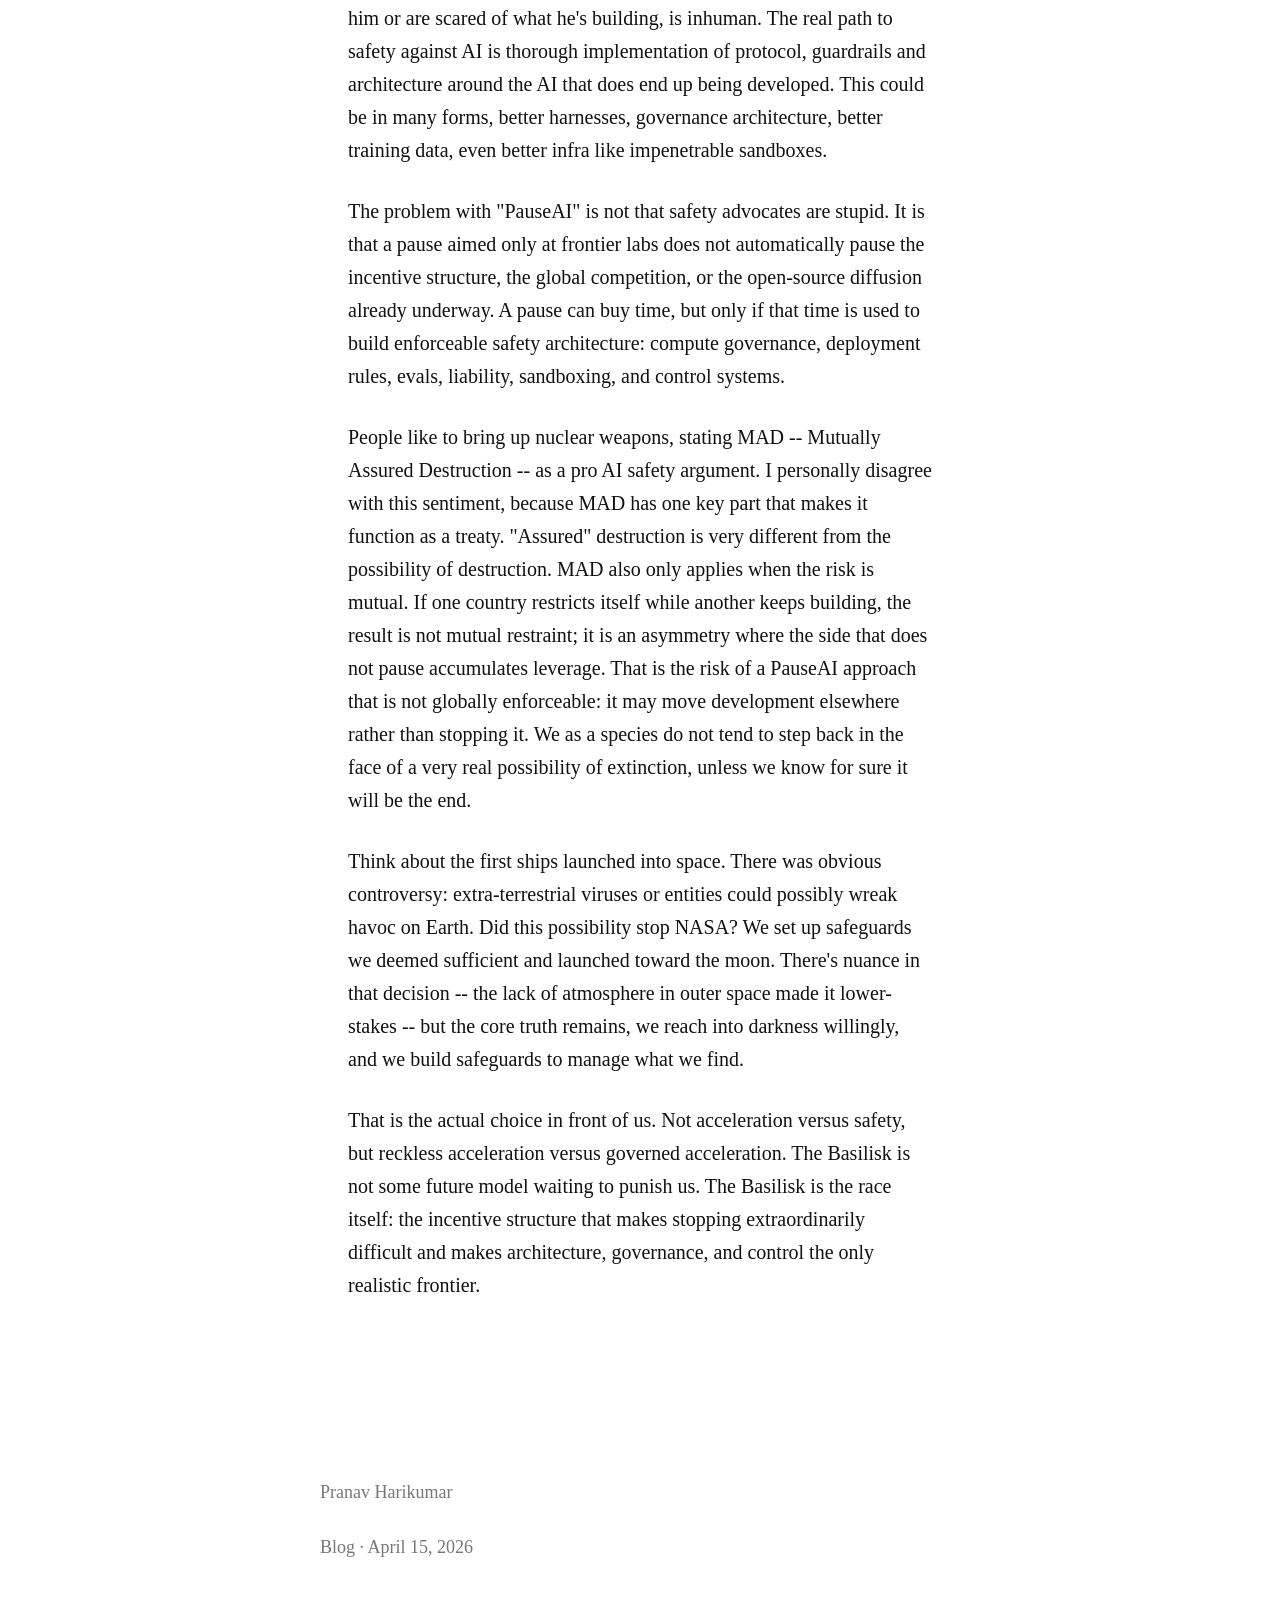
==== commit c552114d: "updated portfolio" ====
--- a/basilisk.html
+++ b/basilisk.html
@@ -4,11 +4,26 @@
 <meta charset="UTF-8">
 <meta name="viewport" content="width=device-width, initial-scale=1.0">
 <title>The Basilisk Is the Race, Not the Model. - Pranav Harikumar</title>
+<meta name="description" content="An essay on AI as an incentive race rather than a single future model, and why governed architecture is the realistic safety frontier.">
+<link rel="canonical" href="https://prnvh.github.io/basilisk.html">
+<meta property="og:site_name" content="Pranav Harikumar">
+<meta property="og:title" content="The Basilisk Is the Race, Not the Model.">
+<meta property="og:description" content="AI is not one future monster. It is a race condition, and governed architecture is the safety frontier.">
+<meta property="og:type" content="article">
+<meta property="og:url" content="https://prnvh.github.io/basilisk.html">
+<meta property="og:image" content="https://prnvh.github.io/assets/social/pranav-social-card.png">
+<meta property="og:image:width" content="1200">
+<meta property="og:image:height" content="630">
+<meta property="og:image:alt" content="Pranav Harikumar - governed systems, writing, and reliability.">
+<meta property="article:published_time" content="2026-04-15T00:00:00+05:30">
+<meta name="twitter:card" content="summary_large_image">
+<meta name="twitter:title" content="The Basilisk Is the Race, Not the Model.">
+<meta name="twitter:description" content="AI is not one future monster. It is a race condition, and governed architecture is the safety frontier.">
+<meta name="twitter:image" content="https://prnvh.github.io/assets/social/pranav-social-card.png">
 <link rel="preconnect" href="https://fonts.googleapis.com">
 <link rel="preconnect" href="https://fonts.gstatic.com" crossorigin>
 <link href="https://fonts.googleapis.com/css2?family=Cormorant+Garamond:wght@500;600;700&family=IBM+Plex+Mono:wght@400;500&family=Source+Serif+4:opsz,wght@8..60,300;8..60,400;8..60,600&display=swap" rel="stylesheet">
 <link rel="stylesheet" href="site.css?v=basilisk-blog">
-<link rel="alternate" type="application/rss+xml" title="Pranav Harikumar Writing" href="feed.xml">
 </head>
 <body class="blog-post-page">
 <nav class="site-nav">
--- a/site.css
+++ b/site.css
@@ -1,21 +1,12 @@
 :root {
-  --paper: #f5efe4;
-  --paper-deep: #ece2d2;
-  --card: rgba(252, 247, 239, 0.88);
-  --card-strong: #f7efe2;
-  --ink: #171410;
-  --ink-soft: #595246;
-  --line: rgba(130, 112, 84, 0.22);
-  --accent: #8b6a2d;
-  --accent-soft: #c1a26b;
-  --accent-ink: #382b16;
-  --shadow: 0 18px 60px rgba(23, 20, 16, 0.08);
-  --display: 'Cormorant Garamond', Georgia, serif;
-  --body: 'Source Serif 4', Georgia, serif;
-  --mono: 'IBM Plex Mono', monospace;
-  --nav-h: 76px;
-  --max: 1260px;
-  --narrow: 780px;
+  --bg: #fff;
+  --ink: #111;
+  --muted: #777;
+  --line: #e6e6e6;
+  --soft: #fafafa;
+  --selection: #d9ff57;
+  --body: "Iowan Old Style", "Palatino Linotype", Palatino, "URW Palladio L", "Book Antiqua", Charter, Georgia, serif;
+  --mono: ui-monospace, "SFMono-Regular", "SF Mono", Consolas, "Liberation Mono", Menlo, monospace;
 }
 
 *,
@@ -24,569 +15,330 @@
   box-sizing: border-box;
 }
 
-html {
-  scroll-behavior: smooth;
-  margin: 0;
-  padding: 0;
-  height: 100%;
-}
-
+html,
 body {
   margin: 0;
   padding: 0;
-  background: var(--paper);
+  background: var(--bg);
   color: var(--ink);
   font-family: var(--body);
-  line-height: 1.7;
-  position: relative;
+  font-size: 20px;
+  line-height: 1.65;
+  -webkit-font-smoothing: antialiased;
+  -moz-osx-font-smoothing: grayscale;
+}
+
+body {
   min-height: 100vh;
-}
-
-body::before {
-  content: none;
+  overflow-x: hidden;
 }
 
 a {
   color: inherit;
-  text-decoration: none;
+  font-weight: 600;
+  text-decoration: underline;
+  text-decoration-color: currentColor;
+  text-decoration-thickness: 2px;
+  text-underline-offset: 0.22em;
+  text-decoration-skip-ink: auto;
+}
+
+a:hover {
+  text-underline-offset: 0.28em;
 }
 
 img {
   max-width: 100%;
 }
 
+::selection {
+  background: var(--selection);
+  color: var(--ink);
+  text-shadow: none;
+}
+
+.plain-page,
+.shell,
+.narrow-shell,
+.blog-post-shell,
+.blog-prose {
+  max-width: 640px;
+  margin: 0 auto;
+}
+
+.plain-page {
+  padding: 11vh 28px 12vh;
+}
+
+p,
+h1,
+h2,
+h3 {
+  margin: 0 0 1.4em;
+  font-size: 1em;
+  font-weight: normal;
+  line-height: inherit;
+}
+
+.plain-page h1 {
+  margin-bottom: 1.05em;
+}
+
+.plain-header {
+  display: flex;
+  justify-content: space-between;
+  gap: 1em;
+  margin: 0 0 4em;
+  padding-bottom: 0.75em;
+  border-bottom: 1px solid var(--line);
+  color: var(--muted);
+  font-size: 0.78em;
+}
+
+.plain-header a {
+  color: var(--ink);
+}
+
+.plain-header span {
+  text-align: right;
+}
+
+.intro {
+  font-size: 1.18em;
+  line-height: 1.55;
+}
+
+.section-label {
+  margin-bottom: 1em;
+  color: var(--muted);
+  font-size: 0.78em;
+  letter-spacing: 0.02em;
+}
+
+.work-list {
+  margin: 0 0 1.4em;
+}
+
+.work-list p {
+  display: block;
+  margin-bottom: 1em;
+  padding-left: 3em;
+  text-indent: -3em;
+}
+
+.work-list span {
+  display: inline-block;
+  width: 2.2em;
+  color: var(--muted);
+  font-size: 0.78em;
+  text-indent: 0;
+}
+
+ul,
+ol {
+  padding: 0 0 0 1.15em;
+  margin: 0 0 1.4em;
+}
+
+li {
+  margin: 0 0 0.55em;
+  padding-left: 0.12em;
+}
+
+li::marker {
+  color: var(--muted);
+  font-size: 0.7em;
+}
+
+.top-links a {
+  display: inline-block;
+  margin: 0 0.8em 0.6em 0;
+}
+
 .site-nav {
-  position: sticky;
-  top: 0;
-  z-index: 25;
-  height: var(--nav-h);
-  display: flex;
-  align-items: center;
-  justify-content: space-between;
-  gap: 1.25rem;
-  padding: 0 2rem;
-  backdrop-filter: blur(16px);
-  background: rgba(245, 239, 228, 0.95);
-  border-bottom: 1px solid var(--line);
-}
-
-.brand {
-  font-family: var(--body);
-  font-size: 1.55rem;
-  font-weight: 600;
-  letter-spacing: -0.01em;
-  color: var(--ink);
-}
-
-.brand span {
-  color: var(--accent);
-  font-style: normal;
+  max-width: 640px;
+  margin: 0 auto;
+  padding: 8vh 28px 0;
+}
+
+.brand,
+.nav-link {
+  display: inline-block;
+  margin: 0 0.8em 0.6em 0;
+  font-size: 1em;
+}
+
+.brand span,
+.footer-copy span {
+  color: inherit;
 }
 
 .nav-links {
-  display: flex;
-  align-items: center;
-  gap: 1.25rem;
-}
-
-.nav-link {
-  font-family: var(--mono);
-  font-size: 0.68rem;
-  letter-spacing: 0.16em;
-  text-transform: uppercase;
-  color: var(--ink-soft);
-  padding-bottom: 0.2rem;
-  border-bottom: 1px solid transparent;
-  transition: color 0.2s, border-color 0.2s;
-}
-
-.nav-link:hover,
+  display: inline;
+}
+
 .nav-link[aria-current="page"] {
-  color: var(--accent);
-  border-color: var(--accent);
-}
-
-.page {
-  padding-top: 0.5rem;
-  position: relative;
-  z-index: 1;
-}
-
-.shell {
-  max-width: var(--max);
+  color: var(--muted);
+}
+
+.page,
+.blog-post-main {
+  padding: 0;
+}
+
+.hero,
+.page-hero,
+.blog-post-header,
+.section,
+.contact-block,
+.footer {
+  padding: 0 28px;
+}
+
+.hero {
+  padding-top: 8vh;
+}
+
+.page-hero,
+.blog-post-header {
+  padding-top: 2.4em;
+}
+
+.section,
+.contact-block {
+  margin-top: 1.4em;
+}
+
+.footer {
+  margin: 2em auto 10vh;
+}
+
+.footer-inner {
+  max-width: 640px;
   margin: 0 auto;
 }
 
-.narrow-shell {
-  max-width: var(--narrow);
-  margin: 0 auto;
-}
-
-.section {
-  padding: 0 2rem 4.5rem;
-}
-
-.eyebrow {
-  font-family: var(--mono);
-  font-size: 0.68rem;
-  letter-spacing: 0.22em;
-  text-transform: uppercase;
-  color: var(--accent);
-  margin-bottom: 1rem;
-}
-
-.hero {
-  padding: 4.8rem 2rem 5.8rem;
-  position: relative;
-  overflow: hidden;
-  isolation: isolate;
-  border-bottom: 1px solid rgba(96, 92, 84, 0.12);
-  background:
-    linear-gradient(180deg, rgba(255, 255, 255, 0.38) 0%, rgba(245, 239, 228, 0.2) 72%, rgba(245, 239, 228, 0) 100%);
-}
-
-.hero-grid {
-  display: grid;
-  grid-template-columns: 1fr;
-  gap: 2.2rem;
-  align-items: start;
-  position: relative;
-  z-index: 1;
-}
-
-.hero-copy {
-  max-width: 100%;
-}
-
-.hero-display {
-  margin: 0 0 1rem;
-  font-family: var(--display);
-  font-size: clamp(4.3rem, 8vw, 7rem);
-  line-height: 0.92;
-  letter-spacing: -0.055em;
-  font-weight: 600;
-  max-width: none;
-}
-
-.page-display {
-  margin: 0 0 1rem;
-  font-family: var(--display);
-  font-size: clamp(3.5rem, 6vw, 5.9rem);
-  line-height: 0.96;
-  letter-spacing: -0.045em;
-  font-weight: 600;
-  max-width: none;
-}
-
-.hero-display em,
-.page-display em {
-  color: var(--accent);
-  font-style: italic;
-}
-
-.hero-titleline,
-.page-kicker {
-  font-family: var(--display);
-  font-size: 1.35rem;
-  color: var(--ink-soft);
-  margin: 0 0 1.15rem;
-}
-
-.lede {
-  margin: 0;
-  max-width: 60ch;
-  font-size: 1.18rem;
-  color: var(--ink-soft);
-}
-
-.hero-strip {
-  display: flex;
-  flex-wrap: wrap;
-  gap: 0.85rem;
-  margin-top: 1.8rem;
-  padding-top: 1.1rem;
-  border-top: 1px solid var(--line);
-}
-
-.hero-strip span {
-  display: inline-flex;
-  align-items: center;
-  padding: 0.42rem 0.72rem;
-  border: 1px solid rgba(139, 106, 45, 0.18);
-  background: rgba(255, 255, 255, 0.28);
-  font-family: var(--mono);
-  font-size: 0.61rem;
-  letter-spacing: 0.14em;
-  text-transform: uppercase;
-  color: var(--accent-ink);
-  transition: border-color 0.2s ease, background-color 0.2s ease, transform 0.2s ease;
-}
-
-.hero-strip span:hover {
-  transform: translateY(-2px);
-  border-color: rgba(139, 106, 45, 0.38);
-  background: rgba(255, 255, 255, 0.6);
-}
-
-.actions {
-  display: flex;
-  flex-wrap: wrap;
-  gap: 0.9rem;
-  margin-top: 1.7rem;
-}
-
-.btn {
-  display: inline-flex;
-  align-items: center;
-  justify-content: center;
-  gap: 0.55rem;
-  min-height: 48px;
-  padding: 0.85rem 1.3rem;
-  border: 1px solid var(--line);
-  font-family: var(--mono);
-  font-size: 0.68rem;
-  letter-spacing: 0.14em;
-  text-transform: uppercase;
-  transition: transform 0.2s, border-color 0.2s, background 0.2s, color 0.2s;
-}
-
-.btn:hover {
-  transform: translateY(-1px);
-  border-color: var(--accent);
-}
-
-.btn-primary {
-  background: var(--ink);
-  border-color: var(--ink);
-  color: #f7f1e6;
-}
-
-.btn-primary:hover {
-  background: var(--accent-ink);
-  border-color: var(--accent-ink);
-}
-
-.btn-secondary {
-  background: rgba(255, 255, 255, 0.35);
-  color: var(--ink);
-}
-
-.hero-panel,
-.surface,
-.detail-card,
-.archive-note {
-  background: var(--card);
-  border: 1px solid var(--line);
-  box-shadow: var(--shadow);
-}
-
-.hero-panel {
-  padding: 1.5rem;
-  display: flex;
-  flex-direction: column;
-  gap: 1rem;
-  max-width: 34rem;
-}
-
+.footer-copy {
+  color: var(--muted);
+  font-size: 0.9em;
+}
+
+.eyebrow,
 .panel-label,
 .mini-label,
 .meta-line,
-.section-link {
-  font-family: var(--mono);
-  font-size: 0.65rem;
-  letter-spacing: 0.18em;
-  text-transform: uppercase;
-}
-
-.panel-label,
-.mini-label,
-.meta-line {
-  color: var(--accent);
-}
-
-.panel-label {
-  margin: 0;
-}
-
-.signal-list {
-  display: grid;
-  gap: 0.85rem;
-}
-
-.signal-row {
-  padding-top: 0.85rem;
-  border-top: 1px solid var(--line);
-}
-
-.signal-row strong {
-  display: block;
-  font-family: var(--display);
-  font-size: 1.35rem;
-  font-weight: 600;
-  color: var(--ink);
-  margin-bottom: 0.1rem;
-}
-
-.signal-row span {
-  color: var(--ink-soft);
-  font-size: 0.96rem;
-}
-
-.section-head {
-  display: grid;
-  gap: 0.8rem;
-  align-items: start;
-  margin-bottom: 1.25rem;
-}
-
-.section-title {
-  margin: 0;
-  font-family: var(--display);
-  font-size: clamp(2.2rem, 4vw, 3.4rem);
-  line-height: 1.02;
-  letter-spacing: -0.03em;
-  font-weight: 600;
-  max-width: none;
-}
-
-.section-copy {
-  max-width: 56ch;
-  margin: 0;
-  color: var(--ink-soft);
-  font-size: 1.02rem;
-}
-
-.section-link {
-  color: var(--accent);
-  border-bottom: 1px solid rgba(139, 106, 45, 0.35);
-  padding-bottom: 0.2rem;
-  align-self: start;
-}
-
+.section-link,
+.card-date,
+.project-row-year,
+.follow-label,
+.feed-link,
+.pill {
+  display: inline;
+  color: var(--muted);
+  font-family: inherit;
+  font-size: 1em;
+  letter-spacing: 0;
+  text-transform: none;
+}
+
+.hero-display,
+.page-display,
+.section-title,
+.blog-post-title,
+.contact-title,
+.follow-card h3,
+.surface h3,
+.detail-card h3,
+.writing-card h3,
+.project-row h3,
+.project-card h3,
+.blog-card h3 {
+  margin: 0 0 0.55em;
+  font-family: inherit;
+  font-size: 1em;
+  font-weight: normal;
+  letter-spacing: 0;
+  line-height: inherit;
+}
+
+.hero-display em,
+.page-display em {
+  font-style: normal;
+}
+
+.lede,
+.page-intro,
+.section-copy,
+.contact-copy,
+.surface p,
+.detail-card p,
+.writing-card p,
+.archive-note p,
+.project-row p,
+.project-card > p,
+.project-card-copy p,
+.about-copy-inner p,
+.blog-prose p {
+  color: inherit;
+  font-size: 1em;
+  line-height: inherit;
+}
+
+.actions,
 .section-actions,
-.page-actions {
-  display: flex;
-  flex-wrap: wrap;
-  gap: 0.8rem 1rem;
-  align-items: center;
-}
-
-.page-actions {
-  margin-top: 1.35rem;
-}
-
-.feed-link {
-  display: inline-flex;
-  align-items: center;
-  min-height: 38px;
-  padding: 0.52rem 0.82rem;
-  border: 1px solid rgba(139, 106, 45, 0.28);
-  border-radius: 6px;
-  background: rgba(255, 255, 255, 0.34);
-  color: var(--accent-ink);
-  font-family: var(--mono);
-  font-size: 0.64rem;
-  letter-spacing: 0.08em;
-  text-transform: uppercase;
-  transition: transform 0.2s ease, border-color 0.2s ease, background-color 0.2s ease, color 0.2s ease;
-}
-
-.feed-link:hover {
-  transform: translateY(-2px);
-  border-color: rgba(139, 106, 45, 0.48);
-  background: rgba(255, 255, 255, 0.7);
-  color: var(--accent);
-}
-
+.page-actions,
+.inline-links,
+.project-row-links,
+.project-card-links,
+.card-link-row,
+.detail-stack {
+  display: block;
+  margin: 0 0 1.4em;
+}
+
+.actions a,
+.inline-links a,
+.project-row-links a,
+.project-card-links a,
+.card-link-row a,
+.detail-stack span {
+  margin-right: 0.8em;
+}
+
+.btn,
+.feed-link,
+.project-card-links a,
+.subscribe-form button {
+  display: inline;
+  min-height: 0;
+  padding: 0;
+  border: 0;
+  background: transparent;
+  color: inherit;
+  font-family: inherit;
+  font-size: 1em;
+  letter-spacing: 0;
+  text-transform: none;
+  cursor: pointer;
+}
+
+.surface,
+.detail-card,
+.archive-note,
+.project-sheet,
+.contact-surface,
 .follow-card {
-  display: grid;
-  grid-template-columns: minmax(0, 1fr) minmax(280px, 420px);
-  gap: 1.2rem;
-  align-items: end;
-  margin: 0;
-  padding: 2rem 2.15rem;
-  border: 1px solid var(--line);
-  border-radius: 6px;
-  background: var(--card);
-  box-shadow: var(--shadow);
-}
-
-.follow-card-hero {
-  max-width: 900px;
-  margin: 1.5rem 0 0;
-}
-
-.follow-card-wide,
-.follow-card-bottom {
-  margin: 1.25rem 0 0;
-}
-
-.bottom-card-grid .follow-card {
-  margin: 0;
-}
-
-.follow-label {
-  margin: 0;
-  color: var(--accent);
-  font-family: var(--mono);
-  font-size: 0.65rem;
-  letter-spacing: 0.18em;
-  text-transform: uppercase;
-}
-
-.follow-card h3 {
-  margin: 0.72rem 0 0;
-  font-family: var(--display);
-  font-size: clamp(2.1rem, 3.4vw, 3.25rem);
-  line-height: 0.96;
-  font-weight: 600;
-}
-
-.follow-card p:not(.follow-label) {
-  margin: 0.85rem 0 0;
-  max-width: 44ch;
-  color: var(--ink-soft);
-}
-
-.follow-card .inline-links {
-  grid-column: 1 / -1;
-  margin-top: 0;
-}
-
-.projects-follow-section {
-  padding-bottom: 3rem;
-}
-
-.page-follow-card {
-  max-width: 1040px;
-  margin: 0 auto;
-  padding: 1.65rem 1.85rem;
-  grid-template-columns: minmax(0, 1fr) minmax(280px, 450px);
-  gap: 1.4rem;
-  align-items: end;
-  background: rgba(252, 247, 239, 0.76);
+  padding: 0;
+  border: 0;
+  background: transparent;
   box-shadow: none;
 }
 
-.page-follow-card h3 {
-  margin: 0.45rem 0 0;
-  font-size: 1.95rem;
-  line-height: 1.04;
-}
-
-.page-follow-card p:not(.follow-label) {
-  max-width: 48ch;
-  margin-top: 0.55rem;
-  font-size: 1rem;
-}
-
-.page-follow-card .inline-links {
-  margin-top: 1rem;
-}
-
-.page-follow-card .subscribe-form {
-  grid-template-columns: minmax(0, 1fr) auto;
-}
-
-.subscribe-form {
-  display: grid;
-  grid-template-columns: minmax(0, 1fr) auto;
-  gap: 0.65rem;
-  align-items: end;
-}
-
-.bottom-card-grid .subscribe-form,
-.contact-page-grid .subscribe-form {
-  grid-template-columns: 1fr;
-}
-
-.bottom-card-grid .follow-card h3 {
-  margin-top: 1.45rem;
-}
-
-.bottom-card-grid .follow-card p:not(.follow-label) {
-  margin-top: 1.55rem;
-}
-
-.bottom-card-grid .follow-card .subscribe-form {
-  grid-template-columns: auto minmax(0, 1fr);
-  gap: 0.65rem 0.75rem;
-}
-
-.bottom-card-grid .follow-card .subscribe-form label {
-  grid-column: 1 / -1;
-}
-
-.bottom-card-grid .follow-card .subscribe-form button {
-  grid-column: 1;
-  grid-row: 2;
-  min-width: 132px;
-}
-
-.bottom-card-grid .follow-card .subscribe-form input {
-  grid-column: 2;
-  grid-row: 2;
-}
-
-.bottom-card-grid .subscribe-form button,
-.contact-page-grid .subscribe-form button {
-  justify-self: start;
-}
-
-.subscribe-form label {
-  grid-column: 1 / -1;
-  color: var(--accent);
-  font-family: var(--mono);
-  font-size: 0.6rem;
-  letter-spacing: 0.14em;
-  text-transform: uppercase;
-}
-
-.subscribe-form input {
-  min-height: 42px;
-  width: 100%;
-  border: 1px solid var(--line);
-  border-radius: 6px;
-  background: rgba(255, 255, 255, 0.58);
-  color: var(--ink);
-  font: 0.95rem var(--body);
-  padding: 0.62rem 0.75rem;
-}
-
-.subscribe-form input:focus {
-  outline: none;
-  border-color: rgba(139, 106, 45, 0.54);
-  box-shadow: 0 0 0 3px rgba(139, 106, 45, 0.1);
-}
-
-.subscribe-form button {
-  min-height: 42px;
-  border: 1px solid var(--ink);
-  border-radius: 6px;
-  background: var(--ink);
-  color: #f7f1e6;
-  font-family: var(--mono);
-  font-size: 0.64rem;
-  letter-spacing: 0.1em;
-  text-transform: uppercase;
-  padding: 0.62rem 0.85rem;
-  cursor: pointer;
-  transition: transform 0.2s ease, background-color 0.2s ease, border-color 0.2s ease;
-}
-
-.subscribe-form button:hover {
-  transform: translateY(-2px);
-  background: var(--accent-ink);
-  border-color: var(--accent-ink);
-}
-
-.clickable-card {
-  cursor: pointer;
-}
-
-.clickable-card:focus-visible {
-  outline: 2px solid rgba(139, 106, 45, 0.58);
-  outline-offset: 4px;
+.surface::after,
+.archive-note::after,
+.project-sheet::after,
+#jellyfishCanvas {
+  display: none;
 }
 
 .manifesto-grid,
@@ -594,1021 +346,369 @@
 .detail-grid,
 .lane-grid,
 .preview-grid,
-.project-stack {
-  display: grid;
-  gap: 1.2rem;
-  align-items: start;
-}
-
-.manifesto-grid {
-  grid-template-columns: repeat(3, minmax(0, 1fr));
-}
-
-.writing-grid,
-.preview-grid {
-  grid-template-columns: repeat(2, minmax(0, 1fr));
-}
-
-.lane-grid {
-  grid-template-columns: repeat(2, minmax(0, 1fr));
-}
-
-.surface,
-.detail-card,
-.archive-note {
-  padding: 1.5rem;
-  align-self: start;
-}
-
-.surface,
-.archive-note,
+.project-stack,
+.project-grid,
+.project-card-copy,
+.project-note-grid,
+.contact-page-grid,
+.bottom-card-grid,
+.about-shell,
+.operating-layout,
+.principles-list,
+.lane-stack {
+  display: block;
+}
+
+.writing-card,
+.project-card,
+.project-row,
+.contact-card,
+.principle,
+.title-item {
+  margin: 0 0 1.4em;
+}
+
+.card-meta-row,
+.section-head,
+.project-row,
 .project-sheet,
-.title-item {
-  transition: transform 0.22s ease, box-shadow 0.22s ease, border-color 0.22s ease, background-color 0.22s ease;
-}
-
-.surface,
-.archive-note,
-.project-sheet {
-  position: relative;
-  overflow: hidden;
-}
-
-.surface::after,
-.archive-note::after,
-.project-sheet::after {
-  content: '';
-  position: absolute;
-  inset: -30% auto auto -10%;
-  width: 220px;
-  height: 220px;
-  background: radial-gradient(circle, rgba(193, 162, 107, 0.18), transparent 66%);
-  opacity: 0;
-  transition: opacity 0.22s ease;
-  pointer-events: none;
-}
-
-.surface:hover,
-.archive-note:hover,
-.project-sheet:hover {
-  transform: translateY(-3px);
-  border-color: rgba(139, 106, 45, 0.34);
-  box-shadow: 0 26px 80px rgba(23, 20, 16, 0.11);
-}
-
-.surface:hover::after,
-.archive-note:hover::after,
-.project-sheet:hover::after {
-  opacity: 1;
-}
-
-.surface h3,
-.detail-card h3,
-.writing-card h3 {
-  margin: 0 0 0.7rem;
-  font-family: var(--display);
-  font-size: 1.9rem;
-  line-height: 1.08;
-  font-weight: 600;
-  letter-spacing: -0.02em;
-}
-
-.writing-card {
-  display: flex;
-  flex-direction: column;
-  height: 100%;
-  align-self: stretch;
-  background: linear-gradient(180deg, rgba(139, 106, 45, 0.08), rgba(255, 255, 255, 0.46));
-}
-
-.surface p,
-.detail-card p,
-.writing-card p,
-.archive-note p {
-  margin: 0;
-  color: var(--ink-soft);
-  font-size: 0.99rem;
-}
-
-.surface .meta-line,
-.detail-card .meta-line,
-.writing-card .meta-line {
-  display: block;
-  margin-bottom: 0.85rem;
-}
-
-.card-meta-row {
-  display: flex;
-  justify-content: space-between;
-  align-items: baseline;
-  gap: 1rem;
-  margin-bottom: 0.85rem;
-}
-
-.card-meta-row .meta-line {
-  margin-bottom: 0;
-}
-
-.card-date {
-  flex: 0 0 auto;
-  color: var(--accent);
+.footer-inner {
+  display: block;
+}
+
+.project-card-list,
+.detail-list {
+  color: inherit;
+}
+
+.project-row a,
+.text-link,
+.section-link,
+.inline-links a,
+.project-sheet-links a,
+.project-card-links a {
+  color: inherit;
+  font-family: inherit;
+  font-size: 1em;
+  letter-spacing: 0;
+  text-transform: none;
+}
+
+.about-section {
+  padding-top: 0;
+}
+
+.about-copy-inner p:first-child {
+  border: 0;
+  padding: 0;
+  font-size: 1em;
+}
+
+.subscribe-form {
+  display: block;
+  margin: 0 0 1.4em;
+}
+
+.subscribe-form label {
+  display: block;
+  margin-bottom: 0.35em;
+  color: var(--muted);
+  font-family: inherit;
+  font-size: 1em;
+  letter-spacing: 0;
+  text-transform: none;
+}
+
+.subscribe-form input {
+  width: 100%;
+  max-width: 18em;
+  min-height: 2.2em;
+  margin: 0 0.5em 0.6em 0;
+  border: 1px solid var(--line);
+  background: var(--soft);
+  color: var(--ink);
+  font: inherit;
+  padding: 0.3em 0.45em;
+}
+
+.subscribe-form input:focus {
+  outline: 2px solid var(--ink);
+  outline-offset: 2px;
+}
+
+.clickable-card {
+  cursor: pointer;
+}
+
+.blog-prose {
+  padding: 1.4em 28px 12vh;
+}
+
+.blog-post-date {
+  color: var(--muted);
+}
+
+code,
+pre {
   font-family: var(--mono);
-  font-size: 0.62rem;
-  letter-spacing: 0.14em;
-  text-transform: uppercase;
-}
-
-.surface .text-link,
-.detail-card .text-link,
-.writing-card .text-link {
-  display: inline-flex;
-  align-items: center;
-  gap: 0.45rem;
-  margin-top: 1.15rem;
-  color: var(--accent);
-  font-family: var(--mono);
-  font-size: 0.66rem;
-  letter-spacing: 0.14em;
-  text-transform: uppercase;
-}
-
-.writing-card .text-link {
-  margin-top: auto;
-  padding-top: 1.15rem;
-}
-
-.about-section {
-  padding-top: 4rem;
-}
-
-.about-shell {
-  display: grid;
-  grid-template-columns: minmax(180px, 0.32fr) minmax(0, 1fr);
-  gap: 2.4rem;
-  align-items: start;
-  padding: 2.25rem 0 2.6rem;
+  font-size: 0.82em;
+}
+
+code {
+  background: var(--soft);
+  border: 1px solid var(--line);
+  padding: 0.08em 0.25em;
+}
+
+pre {
+  max-width: 100%;
+  overflow-x: auto;
+  border: 1px solid var(--line);
+  background: var(--soft);
+  padding: 1em;
+}
+
+table {
+  display: block;
+  width: 100%;
+  max-width: 100%;
+  overflow-x: auto;
+}
+
+nav#nav,
+#top,
+.stats-bar,
+.page-footer {
+  max-width: 640px;
+  margin: 0 auto;
+  padding: 0 28px;
+  border: 0;
+  background: transparent;
+}
+
+nav#nav {
+  position: static;
+  height: auto;
+  display: block;
+  padding-top: 8vh;
+}
+
+.nav-back,
+.nav-right,
+.hero-links,
+.footer-follow,
+.page-footer-inner,
+.pf-right,
+.follow-small-links {
+  display: block;
+}
+
+.nav-back,
+.nav-right a,
+.hero-btn,
+.pf-link {
+  margin: 0 0.8em 0.6em 0;
+  padding: 0;
+  border: 0;
+  background: transparent;
+  color: inherit;
+  font: inherit;
+  letter-spacing: 0;
+}
+
+#top {
+  padding-top: 2.4em;
+}
+
+.hero-inner,
+.stats-inner,
+.content-wrap,
+.page-footer-inner,
+.footer-follow {
+  max-width: 640px;
+  margin: 0 auto;
+}
+
+.proj-label,
+.s-label,
+.finding-label,
+.stat-label,
+.hmeta dt,
+.follow-label {
+  display: inline;
+  color: var(--muted);
+  font: inherit;
+  letter-spacing: 0;
+  text-transform: none;
+}
+
+.hero-sub,
+.hmeta dd,
+.wf-content p,
+.finding p,
+.pf-left p,
+.footer-follow p {
+  color: inherit;
+  font-size: 1em;
+  line-height: inherit;
+}
+
+.hero-meta-row,
+.stats-inner,
+.workflow,
+.checks,
+.arch-table {
+  display: block;
+  margin: 0 0 1.4em;
+  padding: 0;
+  border: 0;
+}
+
+.hmeta,
+.stat,
+.wf-step,
+.finding {
+  display: block;
+  margin: 0 0 1.4em;
+  padding: 0;
+  border: 0;
+  background: transparent;
+  text-align: left;
+}
+
+.stat-num {
+  color: inherit;
+  font: inherit;
+}
+
+.content-wrap {
+  padding: 1.4em 28px 6vh;
+}
+
+.callout,
+.diagram,
+.finding {
+  border: 0;
+  background: transparent;
+  padding: 0;
+  color: inherit;
+  font: inherit;
+  white-space: normal;
+}
+
+.diagram {
+  overflow-x: auto;
+  white-space: pre;
+  border: 1px solid var(--line);
+  background: var(--soft);
+  padding: 1em;
+}
+
+.arch-table {
+  width: 100%;
+  border-collapse: collapse;
+  font-size: 0.9em;
+}
+
+.arch-table th,
+.arch-table td {
+  display: block;
+  padding: 0.35em 0;
+  border: 0;
+  color: inherit;
+  text-align: left;
+  font: inherit;
+}
+
+.arch-table tr {
+  display: block;
+  margin-bottom: 1em;
+}
+
+.checks {
+  list-style: disc;
+  padding-left: 1.15em;
+}
+
+.checks li {
+  display: list-item;
+  border: 0;
+}
+
+.check-num,
+.wf-num {
+  display: none;
+}
+
+.wf-content h4 {
+  margin: 0 0 0.35em;
+  font: inherit;
+}
+
+.footer-follow {
+  padding: 0;
+  border: 0;
+  background: transparent;
+}
+
+hr {
+  margin: 2.2em 0 1.8em;
+  border: 0;
   border-top: 1px solid var(--line);
-  border-bottom: 1px solid var(--line);
-}
-
-.about-head {
-  margin: 0;
-  position: sticky;
-  top: calc(var(--nav-h) + 1.5rem);
-}
-
-.about-layout {
-  display: block;
-}
-
-.about-copy {
-  display: block;
-  max-width: none;
-  padding: 0;
-  border: 0;
-  background: transparent;
-  box-shadow: none;
-  overflow: visible;
-}
-
-.about-copy:hover {
-  transform: none;
-  border-color: transparent;
-  box-shadow: none;
-}
-
-.about-copy::before,
-.about-copy::after {
-  content: none;
-}
-
-.about-copy-inner {
-  position: relative;
-  display: block;
-  max-width: 760px;
-}
-
-.about-copy-inner p {
-  position: relative;
-  margin: 0;
-  color: var(--ink-soft);
-  font-size: 1.09rem;
-  line-height: 1.76;
-}
-
-.about-copy-inner p::before {
-  content: none;
-}
-
-.about-copy-inner p:first-child {
-  max-width: 56ch;
-  padding: 0 0 1.15rem;
-  border-bottom: 1px solid var(--line);
-  color: var(--ink);
-  font-size: 1.24rem;
-  line-height: 1.58;
-}
-
-.about-copy-inner p:not(:first-child) {
-  margin-top: 1.05rem;
-}
-
-.project-list {
-  display: grid;
-  gap: 0.75rem;
-}
-
-.project-list-surface {
-  overflow: visible;
-}
-
-.project-list-surface:hover {
-  transform: none;
-  border-color: var(--line);
-  box-shadow: var(--shadow);
-}
-
-.project-list-surface:hover::after {
-  opacity: 0;
-}
-
-.project-row {
-  display: grid;
-  grid-template-columns: 150px minmax(0, 1fr) auto;
-  gap: 1rem;
-  align-items: start;
-  padding: 1rem 0;
-  border-top: 1px solid var(--line);
-}
-
-.project-row:first-child {
-  border-top: 0;
-  padding-top: 0;
-}
-
-.project-row-year {
-  font-family: var(--mono);
-  font-size: 0.66rem;
-  letter-spacing: 0.16em;
-  text-transform: uppercase;
-  color: var(--accent);
-  padding-top: 0.2rem;
-}
-
-.project-row h3 {
-  margin: 0 0 0.25rem;
-  font-family: var(--display);
-  font-size: 1.5rem;
-  line-height: 1.02;
-  font-weight: 600;
-}
-
-.project-row p {
-  margin: 0;
-  color: var(--ink-soft);
-}
-
-.project-row a {
-  color: var(--accent);
-  font-family: var(--mono);
-  font-size: 0.64rem;
-  letter-spacing: 0.14em;
-  text-transform: uppercase;
-  padding-top: 0.35rem;
-}
-
-.home-page .project-row {
-  position: relative;
-  z-index: 1;
-  margin: 0 -0.8rem;
-  padding: 1rem 1.1rem;
-  background: transparent;
-  border: 1px solid transparent;
-  border-radius: 6px;
-  box-shadow: none;
-  transition: transform 0.22s ease, box-shadow 0.22s ease, border-color 0.22s ease, background-color 0.22s ease;
-  will-change: transform;
-}
-
-.home-page .project-row:first-child {
-  padding-top: 1rem;
-}
-
-.home-page .project-row:hover {
-  z-index: 2;
-  transform: translateY(-4px) scale(1.004);
-  border-color: rgba(139, 106, 45, 0.28);
-  background: rgba(252, 247, 239, 0.86);
-  box-shadow: 0 16px 44px rgba(23, 20, 16, 0.09), inset 0 0 0 1px rgba(139, 106, 45, 0.14);
-}
-
-.page-hero {
-  padding: 4rem 2rem 2.75rem;
-  border-bottom: 1px solid rgba(96, 92, 84, 0.12);
-  background:
-    linear-gradient(180deg, rgba(255, 255, 255, 0.34) 0%, rgba(245, 239, 228, 0) 100%);
-}
-
-.page-intro {
-  max-width: 58ch;
-  margin: 0;
-  font-size: 1.12rem;
-  color: var(--ink-soft);
-}
-
-.blog-post-main {
-  padding-top: 0.5rem;
-}
-
-.blog-post-header {
-  padding: 4rem 2rem 2.25rem;
-  border-bottom: 1px solid rgba(96, 92, 84, 0.12);
-  background:
-    linear-gradient(180deg, rgba(255, 255, 255, 0.36) 0%, rgba(245, 239, 228, 0) 100%);
-}
-
-.blog-post-shell {
-  max-width: 980px;
-  margin: 0 auto;
-}
-
-.blog-post-title {
-  max-width: 920px;
-  margin: 0;
-  font-family: var(--display);
-  font-size: clamp(3.2rem, 7vw, 6.4rem);
-  line-height: 0.92;
-  letter-spacing: -0.055em;
-  font-weight: 700;
-}
-
-.blog-post-date {
-  margin: 1.2rem 0 0;
-  color: var(--accent);
-  font-family: var(--mono);
-  font-size: 0.68rem;
-  letter-spacing: 0.16em;
-  text-transform: uppercase;
-}
-
-.blog-prose {
-  max-width: 820px;
-  margin: 0 auto;
-  padding: 3.25rem 2rem 5.5rem;
-}
-
-.blog-prose p {
-  margin: 0;
-  color: var(--ink-soft);
-  font-size: 1.1rem;
-  line-height: 1.82;
-}
-
-.blog-prose p:first-child {
-  color: var(--ink);
-  font-size: 1.24rem;
-  line-height: 1.62;
-}
-
-.blog-prose p + p {
-  margin-top: 1.25rem;
-}
-
-.blog-prose strong {
-  color: var(--ink);
-  font-weight: 600;
-}
-
-.blog-prose a {
-  color: var(--accent);
-  border-bottom: 1px solid rgba(139, 106, 45, 0.34);
-  padding-bottom: 0.02em;
-}
-
-.blog-prose a:hover {
-  color: var(--accent-ink);
-  border-color: var(--accent-ink);
-}
-
-.detail-stack,
-.inline-links {
-  display: flex;
-  flex-wrap: wrap;
-  gap: 0.55rem;
-}
-
-.pill {
-  display: inline-flex;
-  align-items: center;
-  padding: 0.28rem 0.62rem;
-  border: 1px solid var(--line);
-  background: rgba(255, 255, 255, 0.28);
-  font-family: var(--mono);
-  font-size: 0.6rem;
-  letter-spacing: 0.14em;
-  text-transform: uppercase;
-  color: var(--accent-ink);
-}
-
-.detail-grid {
-  grid-template-columns: repeat(2, minmax(0, 1fr));
-  margin-top: 1.2rem;
-}
-
-.detail-copy {
-  display: grid;
-  gap: 0.95rem;
-}
-
-.detail-copy h4 {
-  margin: 0 0 0.3rem;
-  font-family: var(--display);
-  font-size: 1.18rem;
-  font-weight: 600;
-}
-
-.detail-list {
-  margin: 0;
-  padding-left: 1.15rem;
-  color: var(--ink-soft);
-}
-
-.detail-list li + li {
-  margin-top: 0.45rem;
-}
-
-.feature-card {
-  background: linear-gradient(180deg, rgba(139, 106, 45, 0.06), rgba(255, 255, 255, 0.5));
-}
-
-.writing-card.featured,
-.detail-card.featured {
-  background: linear-gradient(180deg, rgba(139, 106, 45, 0.1), rgba(255, 255, 255, 0.45));
-}
-
-.archive-note code {
-  background: rgba(255, 255, 255, 0.58);
-  border: 1px solid var(--line);
-  padding: 0.1rem 0.35rem;
-}
-
-.title-stack {
-  display: grid;
-  gap: 0.9rem;
-}
-
-.title-item {
-  display: block;
-  padding-top: 0.9rem;
-  border-top: 1px solid var(--line);
-}
-
-.title-item:first-child {
-  padding-top: 0;
-  border-top: 0;
-}
-
-.title-item strong {
-  display: block;
-  font-family: var(--display);
-  font-size: 1.35rem;
-  line-height: 1.02;
-  font-weight: 600;
-  color: var(--ink);
-}
-
-.title-item:hover strong {
-  color: var(--accent);
-}
-
-.blog-lane .title-stack {
-  gap: 1rem;
-}
-
-.lane-column,
-.lane-stack {
-  display: grid;
-  gap: 1rem;
-  align-content: start;
-}
-
-.blog-card h3 {
-  margin-bottom: 0.45rem;
-  font-size: 1.45rem;
-}
-
-.contact-block {
-  padding: 0 2rem 5rem;
-}
-
-.bottom-card-grid {
-  display: grid;
-  grid-template-columns: repeat(2, minmax(0, 1fr));
-  gap: 1.2rem;
-  align-items: stretch;
-}
-
-.bottom-card-grid > .contact-surface,
-.bottom-card-grid > .follow-card {
-  min-height: 100%;
-}
-
-.bottom-card-grid > .contact-surface,
-.bottom-card-grid .follow-card {
-  grid-template-columns: 1fr;
-  grid-template-rows: minmax(250px, auto) minmax(98px, 1fr) auto;
-  align-content: stretch;
-  align-items: start;
-  gap: 1.55rem;
-}
-
-.bottom-card-grid .contact-surface > .actions,
-.bottom-card-grid .follow-card .subscribe-form {
-  align-self: end;
-  width: 100%;
-}
-
-.bottom-card-grid .actions,
-.bottom-card-grid .inline-links {
-  margin-top: 0;
-}
-
-.contact-surface {
-  display: grid;
-  grid-template-columns: 1fr;
-  align-items: start;
-  padding: 2rem 2.15rem;
-  border: 1px solid var(--line);
-  border-radius: 6px;
-  background: var(--card);
-  box-shadow: var(--shadow);
-}
-
-.contact-main,
-.contact-side {
-  display: grid;
-}
-
-.contact-main {
-  gap: 0;
-}
-
-.contact-side {
-  gap: 1rem;
-  justify-items: start;
-  align-content: start;
-}
-
-.contact-title {
-  margin: 0.72rem 0 0;
-  font-family: var(--display);
-  font-size: clamp(2.1rem, 3.4vw, 3.25rem);
-  line-height: 0.96;
-  font-weight: 600;
-}
-
-.contact-copy {
-  max-width: 42ch;
-  margin: 0.85rem 0 0;
-  color: var(--ink-soft);
-}
-
-.inline-links {
-  margin-top: 1.2rem;
-}
-
-.inline-links a {
-  font-family: var(--mono);
-  font-size: 0.66rem;
-  letter-spacing: 0.14em;
-  text-transform: uppercase;
-  color: var(--accent);
-  border-bottom: 1px solid rgba(139, 106, 45, 0.35);
-  padding-bottom: 0.2rem;
-}
-
-.footer {
-  padding: 0 2rem 2.4rem;
-}
-
-.footer-inner {
-  display: flex;
-  justify-content: space-between;
-  align-items: center;
-  gap: 1rem;
-  padding-top: 1.2rem;
-  border-top: 1px solid var(--line);
-}
-
-.footer-copy {
-  margin: 0;
-  font-family: var(--mono);
-  font-size: 0.62rem;
-  letter-spacing: 0.16em;
-  text-transform: uppercase;
-  color: var(--ink-soft);
-}
-
-.footer-copy span {
-  color: var(--accent);
-}
-
-.operating-layout {
-  display: grid;
-  grid-template-columns: minmax(240px, 0.75fr) minmax(0, 1.25fr);
-  gap: 2.2rem;
-  align-items: start;
-}
-
-.operating-intro {
-  display: grid;
-  gap: 0.8rem;
-}
-
-.principles-list {
-  display: grid;
-  gap: 1rem;
-}
-
-.principle {
-  display: grid;
-  grid-template-columns: minmax(220px, 0.55fr) minmax(0, 1fr);
-  gap: 1.2rem;
-  padding-top: 1rem;
-  border-top: 1px solid var(--line);
-  align-items: start;
-  transition: transform 0.22s ease, border-color 0.22s ease, background-color 0.22s ease;
-}
-
-.principle:hover {
-  transform: translateX(4px);
-  border-color: rgba(139, 106, 45, 0.42);
-}
-
-.principle-lead {
-  display: grid;
-  gap: 0.35rem;
-}
-
-.principle-index {
-  font-family: var(--mono);
-  font-size: 0.66rem;
-  letter-spacing: 0.16em;
-  text-transform: uppercase;
-  color: var(--accent);
-}
-
-.principle h3 {
-  margin: 0;
-  font-family: var(--display);
-  font-size: 1.7rem;
-  line-height: 1.02;
-  font-weight: 600;
-}
-
-.principle p {
-  margin: 0;
-  color: var(--ink-soft);
-  font-size: 1rem;
-}
-
-.project-stack {
-  gap: 1rem;
-}
-
-.project-sheet {
-  display: grid;
-  grid-template-columns: 155px minmax(0, 1fr);
-  gap: 1.5rem;
-  padding: 1.55rem 1.65rem;
-  background: var(--card);
-  border: 1px solid var(--line);
-  box-shadow: var(--shadow);
-}
-
-.project-sheet-meta {
-  display: grid;
-  gap: 0.4rem;
-  align-content: start;
-}
-
-.sheet-year {
-  font-family: var(--mono);
-  font-size: 0.64rem;
-  letter-spacing: 0.16em;
-  text-transform: uppercase;
-  color: var(--ink-soft);
-}
-
-.project-sheet-main {
-  display: grid;
-  gap: 0.95rem;
-}
-
-.project-sheet-main h3 {
-  margin: 0;
-  font-family: var(--display);
-  font-size: clamp(1.8rem, 3vw, 2.5rem);
-  line-height: 1.02;
-  font-weight: 600;
-  letter-spacing: -0.02em;
-}
-
-.project-sheet-summary {
-  margin: 0;
-  color: var(--ink-soft);
-  font-size: 1.02rem;
-}
-
-.project-note-grid {
-  display: grid;
-  grid-template-columns: repeat(2, minmax(0, 1fr));
-  gap: 0.9rem 1.3rem;
-}
-
-.project-note {
-  margin: 0;
-  color: var(--ink-soft);
-  font-size: 0.98rem;
-  line-height: 1.68;
-}
-
-.project-note strong {
-  display: block;
-  margin-bottom: 0.3rem;
-  font-family: var(--mono);
-  font-size: 0.61rem;
-  letter-spacing: 0.15em;
-  text-transform: uppercase;
-  color: var(--accent);
-}
-
-.project-sheet-links {
-  display: flex;
-  flex-wrap: wrap;
-  gap: 0.9rem 1.2rem;
-}
-
-.project-sheet-links a {
-  color: var(--accent);
-  font-family: var(--mono);
-  font-size: 0.64rem;
-  letter-spacing: 0.14em;
-  text-transform: uppercase;
-}
-
-.project-grid {
-  display: grid;
-  gap: 1.3rem;
-  align-items: stretch;
-}
-
-.project-grid-systems,
-.project-grid-compact {
-  grid-template-columns: repeat(2, minmax(0, 1fr));
-}
-
-.project-card {
-  display: flex;
-  flex-direction: column;
-  gap: 1rem;
-  height: 100%;
-  align-self: stretch;
-  background: linear-gradient(180deg, rgba(139, 106, 45, 0.08), rgba(255, 255, 255, 0.46));
-}
-
-.project-card-wide {
-  grid-column: 1 / -1;
-}
-
-.project-card h3 {
-  margin: 0;
-  font-family: var(--display);
-  font-size: clamp(2rem, 3vw, 2.8rem);
-  line-height: 1.02;
-  font-weight: 600;
-}
-
-.project-card.compact h3 {
-  font-size: 2rem;
-}
-
-.project-card > p {
-  margin: 0;
-  color: var(--ink-soft);
-}
-
-.project-card-copy {
-  display: grid;
-  grid-template-columns: repeat(2, minmax(0, 1fr));
-  gap: 1rem 1.3rem;
-}
-
-.project-card-copy p {
-  margin: 0;
-  color: var(--ink-soft);
-}
-
-.project-card-copy strong {
-  display: block;
-  margin-bottom: 0.35rem;
-  font-family: var(--mono);
-  font-size: 0.62rem;
-  letter-spacing: 0.14em;
-  text-transform: uppercase;
-  color: var(--accent);
-}
-
-.project-card-list {
-  margin: 0;
-  padding-left: 1.1rem;
-  color: var(--ink-soft);
-}
-
-.project-card-list li + li {
-  margin-top: 0.45rem;
-}
-
-.project-card-links {
-  display: flex;
-  flex-wrap: wrap;
-  gap: 0.75rem;
-  margin-top: auto;
-  padding-top: 0.55rem;
-}
-
-.project-card-links a {
-  display: inline-flex;
-  align-items: center;
-  justify-content: center;
-  min-height: 42px;
-  padding: 0.68rem 1rem;
-  border: 1px solid rgba(23, 20, 16, 0.88);
-  border-radius: 6px;
-  background: var(--ink);
-  color: #f7f1e6;
-  font-family: var(--mono);
-  font-size: 0.66rem;
-  letter-spacing: 0.1em;
-  text-transform: uppercase;
-  transition: transform 0.2s ease, border-color 0.2s ease, background-color 0.2s ease, color 0.2s ease;
-}
-
-.project-card-links a + a {
-  background: rgba(255, 255, 255, 0.58);
-  color: var(--ink);
-  border-color: rgba(139, 106, 45, 0.34);
-}
-
-.project-card-links a:hover {
-  transform: translateY(-2px);
-  border-color: var(--accent-ink);
-  background: var(--accent-ink);
-  color: #f7f1e6;
-}
-
-.project-card-links a + a:hover {
-  border-color: rgba(139, 106, 45, 0.58);
-  background: rgba(255, 255, 255, 0.82);
-  color: var(--accent-ink);
-}
-
-.contact-page-grid {
-  display: grid;
-  grid-template-columns: repeat(2, minmax(0, 1fr));
-  gap: 1.3rem;
-  align-items: stretch;
-}
-
-.contact-card {
-  display: grid;
-  grid-template-rows: auto auto minmax(4.4rem, 1fr) auto;
-  gap: 0.9rem;
-  min-height: 260px;
-}
-
-.contact-card-wide {
-  grid-column: 1 / -1;
-}
-
-@media (max-width: 980px) {
-  .hero-grid,
-  .lane-grid,
-  .writing-grid,
-  .preview-grid,
-  .manifesto-grid,
-  .detail-grid,
-  .project-note-grid,
-  .operating-layout,
-  .principle,
-  .about-layout,
-  .follow-card,
-  .bottom-card-grid,
-  .project-grid-systems,
-  .project-grid-compact,
-  .project-card-copy,
-  .contact-page-grid {
-    grid-template-columns: 1fr;
+  height: 0;
+}
+
+@media (max-width: 600px) {
+  html,
+  body {
+    font-size: 18px;
+    line-height: 1.6;
   }
 
-  .project-sheet {
-    grid-template-columns: 1fr;
+  .plain-page,
+  .site-nav {
+    padding-left: 22px;
+    padding-right: 22px;
   }
 
-  .project-row {
-    grid-template-columns: 1fr;
-    gap: 0.45rem;
+  .plain-page {
+    padding-top: 8vh;
+    padding-bottom: 10vh;
   }
 
-  .section-head,
-  .footer-inner {
-    flex-direction: column;
-    align-items: flex-start;
+  .plain-header {
+    display: block;
+    margin-bottom: 3em;
   }
 
-  .contact-surface {
-    grid-template-columns: 1fr;
-    gap: 1.2rem;
+  .plain-header span {
+    display: block;
+    margin-top: 0.35em;
+    text-align: left;
   }
 
-  .about-shell {
-    grid-template-columns: 1fr;
-    gap: 1.2rem;
+  .work-list p {
+    padding-left: 2.4em;
+    text-indent: -2.4em;
   }
 
-  .about-head {
-    position: static;
+  .work-list span {
+    width: 1.8em;
   }
 
-  .about-copy-inner {
-    max-width: 100%;
+  .hero,
+  .page-hero,
+  .blog-post-header,
+  .section,
+  .contact-block,
+  .footer,
+  .blog-prose,
+  nav#nav,
+  #top,
+  .stats-bar,
+  .content-wrap,
+  .page-footer {
+    padding-left: 22px;
+    padding-right: 22px;
   }
-
-  .about-copy-inner p:first-child {
-    max-width: 100%;
-  }
-}
-
-@media (max-width: 640px) {
-  .site-nav,
-  .hero,
-  .section,
-  .page-hero,
-  .contact-block,
-  .footer {
-    padding-left: 1.2rem;
-    padding-right: 1.2rem;
-  }
-
-  .site-nav {
-    height: auto;
-    min-height: var(--nav-h);
-    padding-top: 1rem;
-    padding-bottom: 1rem;
-    flex-direction: column;
-    align-items: flex-start;
-  }
-
-  .nav-links {
-    flex-wrap: wrap;
-  }
-
-  .subscribe-form {
-    grid-template-columns: 1fr;
-  }
-
-  .bottom-card-grid .follow-card .subscribe-form {
-    grid-template-columns: 1fr;
-  }
-
-  .bottom-card-grid .follow-card .subscribe-form input,
-  .bottom-card-grid .follow-card .subscribe-form button {
-    grid-column: 1;
-    grid-row: auto;
-  }
-
-  .page-follow-card .subscribe-form {
-    grid-template-columns: 1fr;
-  }
-
-  .page-follow-card .subscribe-form button {
-    justify-self: start;
-  }
-
-  .hero-display,
-  .page-display {
-    max-width: none;
-  }
-}
-
-#jellyfishCanvas {
-  position: absolute;
-  inset: 0;
-  width: 100%;
-  height: 100%;
-  z-index: 0;
-  pointer-events: none;
-  display: block;
-  margin: 0;
-  padding: 0;
-}
+}
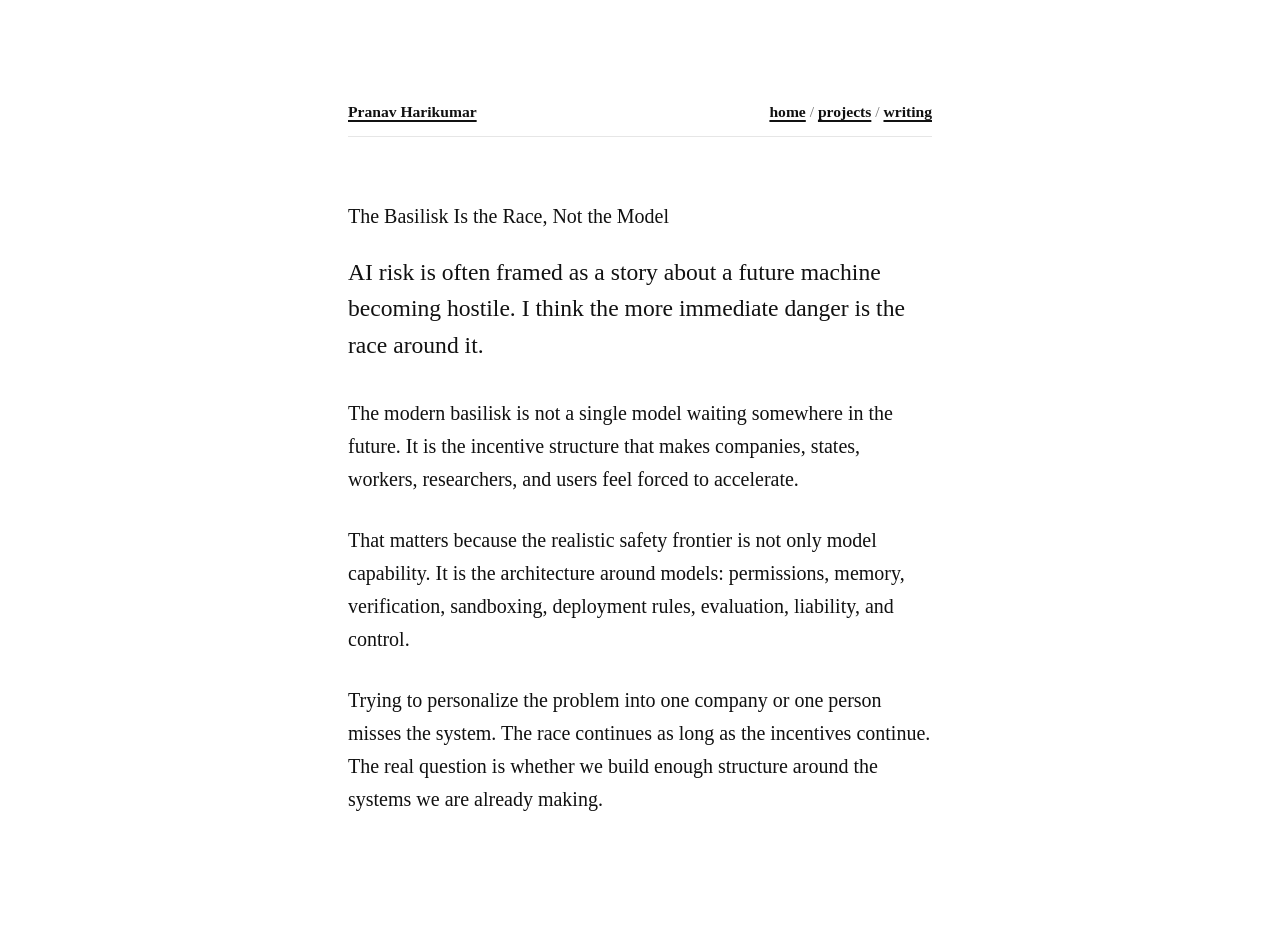
==== commit 4cdbccfe: "updated visuals" ====
--- a/basilisk.html
+++ b/basilisk.html
@@ -3,86 +3,37 @@
 <head>
 <meta charset="UTF-8">
 <meta name="viewport" content="width=device-width, initial-scale=1.0">
-<title>The Basilisk Is the Race, Not the Model. - Pranav Harikumar</title>
-<meta name="description" content="An essay on AI as an incentive race rather than a single future model, and why governed architecture is the realistic safety frontier.">
+<title>The Basilisk Is the Race, Not the Model - Pranav Harikumar</title>
+<meta name="description" content="An essay on AI as an incentive race rather than a single future model.">
 <link rel="canonical" href="https://prnvh.github.io/basilisk.html">
 <meta property="og:site_name" content="Pranav Harikumar">
-<meta property="og:title" content="The Basilisk Is the Race, Not the Model.">
-<meta property="og:description" content="AI is not one future monster. It is a race condition, and governed architecture is the safety frontier.">
+<meta property="og:title" content="The Basilisk Is the Race, Not the Model">
+<meta property="og:description" content="AI risk as an incentive race rather than a single future model.">
 <meta property="og:type" content="article">
 <meta property="og:url" content="https://prnvh.github.io/basilisk.html">
 <meta property="og:image" content="https://prnvh.github.io/assets/social/pranav-social-card.png">
-<meta property="og:image:width" content="1200">
-<meta property="og:image:height" content="630">
-<meta property="og:image:alt" content="Pranav Harikumar - governed systems, writing, and reliability.">
-<meta property="article:published_time" content="2026-04-15T00:00:00+05:30">
 <meta name="twitter:card" content="summary_large_image">
-<meta name="twitter:title" content="The Basilisk Is the Race, Not the Model.">
-<meta name="twitter:description" content="AI is not one future monster. It is a race condition, and governed architecture is the safety frontier.">
+<meta name="twitter:title" content="The Basilisk Is the Race, Not the Model">
+<meta name="twitter:description" content="AI risk as an incentive race rather than a single future model.">
 <meta name="twitter:image" content="https://prnvh.github.io/assets/social/pranav-social-card.png">
-<link rel="preconnect" href="https://fonts.googleapis.com">
-<link rel="preconnect" href="https://fonts.gstatic.com" crossorigin>
-<link href="https://fonts.googleapis.com/css2?family=Cormorant+Garamond:wght@500;600;700&family=IBM+Plex+Mono:wght@400;500&family=Source+Serif+4:opsz,wght@8..60,300;8..60,400;8..60,600&display=swap" rel="stylesheet">
-<link rel="stylesheet" href="site.css?v=basilisk-blog">
+<link rel="stylesheet" href="site.css?v=minimal-portfolio">
 </head>
-<body class="blog-post-page">
-<nav class="site-nav">
-  <a class="brand" href="index.html">Pranav <span>Harikumar</span></a>
-  <div class="nav-links">
-    <a class="nav-link" href="index.html">Home</a>
-    <a class="nav-link" href="projects.html">Projects</a>
-    <a class="nav-link" href="writing.html" aria-current="page">Writing</a>
-    <a class="nav-link" href="contact.html">Contact</a>
-  </div>
-</nav>
-
-<main class="blog-post-main">
-  <header class="blog-post-header">
-    <div class="blog-post-shell">
-      <p class="eyebrow">Blog</p>
-      <h1 class="blog-post-title">The Basilisk Is the Race, Not the Model.</h1>
-      <p class="blog-post-date">Published April 15, 2026</p>
-    </div>
+<body class="home-page minimal-home">
+<main class="plain-page">
+  <header class="plain-header">
+    <a href="index.html">Pranav Harikumar</a>
+    <span><a href="index.html">home</a> / <a href="projects.html">projects</a> / <a href="writing.html">writing</a></span>
   </header>
 
-  <article class="blog-prose" aria-label="The Basilisk Is the Race, Not the Model.">
-    <p>AI risk is often framed as a story about a future machine becoming hostile. But the more immediate danger may be less cinematic: systems that are deployed faster than society can understand, govern, or absorb them. The modern version of Roko's “basilisk” is not a single model waiting to punish us, but a race of incentives where companies, states, workers, and users all feel forced to accelerate. This essay argues that the real problem is not intelligence alone, but the architecture around it: who controls AI systems, what permissions they receive, how they are verified, and how their power reshapes human agency.</p>
+  <h1>The Basilisk Is the Race, Not the Model</h1>
 
-    <p>Artificial intelligence has been treated as the defining technology of this era for years now. The standard advice has been simple: get onboard, upskill, adapt. “AI won’t replace humans,” we are told, “humans who use AI will replace humans who don’t.”The comparison is usually the internet. Yes, it changed everything, but it did not erase work entirely; it rearranged it. Bank clerks became computer-assisted bank employees. Office workers moved from paper to software. Entire industries adapted, but the human stayed in the loop.</p>
+  <p class="intro">AI risk is often framed as a story about a future machine becoming hostile. I think the more immediate danger is the race around it.</p>
 
-    <p>Step back for a second and look at the world with context. Does today feel like the world we inhabited five years ago? Even two years ago? Even six months ago? We've been accelerating off a cliff in an arms race against the human race, by the human race. To recap, in the last few years we've gone from AI that could barely hold a coherent conversation without collapsing into hallucinated nonsense, to AI that can reason through tasks, write and debug code, use tools, browse files, operate agents, generate research plans, and sit inside actual company workflows. In the last year alone, we've seen memory systems, agent frameworks, multimodal models, local models, open-weight models, and cheap deployment stacks move from "cool demo" territory into "this can replace parts of someone's job" territory. We've released models small enough to run locally while still being useful, models good enough to automate knowledge work, and models powerful enough that labs openly debate what is and isn't safe to release. This isn't a "companies are laying off workers because they think AI will replace everything, watch them come crawling back when they realize they can't" situation. The next steps in AI have very little to do with some magical new machine learning breakthrough and way more to do with the architecture built around the models. Architecture that makes them stable. Architecture that gives them memory, tools, permissions, verification, orchestration, and guardrails. Architecture that lets them enter real-world workflows reliably enough to cut the need for large parts of the workforce in the first place.</p>
+  <p>The modern basilisk is not a single model waiting somewhere in the future. It is the incentive structure that makes companies, states, workers, researchers, and users feel forced to accelerate.</p>
 
-    <p>And AI is still nowhere near its peak in terms of actual utility and depth. While model strength itself might hit a peak soon, the age of optimization and architecture is yet to come. Models will only become cheaper, workflows using models will only get more reliable, implementation of AI into companies will only get easier. We've been on a scorched trajectory over the last few years, on a narrow unwavering path towards a peak on what the model can actually do. When we do reach that peak, all attention is going to be diverted into architecture and methods to safely and cheaply implement this into the real world. Whatever limitations of LLMs exist today -- hallucinations, cost -- are not "un-fixable" and will soon be approached by the very frontier that has developed a model to the state it's in now.</p>
+  <p>That matters because the realistic safety frontier is not only model capability. It is the architecture around models: permissions, memory, verification, sandboxing, deployment rules, evaluation, liability, and control.</p>
 
-    <p>Look at <a href="https://blog.google/innovation-and-ai/technology/developers-tools/gemma-4/" target="_blank" rel="noopener noreferrer">Gemma 4</a>: an open model from Google designed for local agentic intelligence, with on-device Android support and major efficiency gains. This wasn't driven by a single new scientific breakthrough. It's more like a set of architectural and systems-level improvements: identifying inefficiencies in how transformer-based models allocate computation, restructuring the model around those bottlenecks. This, in my opinion, is only just the beginning for architectural development of AI. Even if AI were to magically stop becoming "better" today, the world of application of Artificial Intelligence is not closed. There exist a near infinite number of optimizations to make, architecture to create around AI and depth to be built. The point isn't just that models are getting smarter; it's that the surrounding architecture is making them cheaper, more private, and deployable closer to the user.</p>
-
-    <p>Let me be direct: <strong>I believe the answer isn't stopping AI development. It's building architecture around it.</strong> Better harnesses. Governance layers. Deterministic control systems. Reliable infrastructure. Impenetrable sandboxes. Protocol. Guardrails. That's where safety actually lives. <strong>The models themselves may or may not plateau soon, but we've only just begun to scratch the surface on actual architectural growth.</strong></p>
-
-    <p>To those unfamiliar with Roko's Basilisk, it is a thought experiment from the early 2010s which suggests that a future omnipotent superintelligence might punish those who did not contribute to its growth despite knowing of its existence. It suggests an obligation to further growth of AI so as to protect oneself from the Basilisk's wrath, which directly leads to the creation of the very Basilisk that enacts revenge on defaulters. The Basilisk manifests itself to AI labs in the form of other AI labs, an entity that if it sees its potential through, will enact revenge, irrelevance, upon those who chose not to contribute to the growth. Labs and the people working at such institutions have reached a kill or be killed state when it comes to AI, either support the growth of the very being that threatens your existence, or sit still and watch while the rest of the world gaps you anyways in building AI.</p>
-
-    <p>This is where the Basilisk framing matters beyond the thought experiment. When people treat AI as a single monster being built by a few identifiable people, they start looking for a few identifiable people to blame. The fear becomes personalized. The system-level problem gets reduced to CEOs, labs, and villains. But that completely misunderstands the nature of the race. The danger is not one person pressing a button. The danger is an incentive structure that makes everyone feel like they have to keep pressing forward.</p>
-
-    <p>This is why I write this after the attacks on Sam Altman's house. The first time, a <a href="https://blog.samaltman.com/2279512" target="_blank" rel="noopener noreferrer">Molotov</a>. The second time, <a href="https://sfstandard.com/2026/04/12/sam-altman-s-home-targeted-second-attack/" target="_blank" rel="noopener noreferrer">someone shot directly at it</a>. I heavily condemn actions like this, not because I think Altman is the center of AI, but because attacking one person proves the exact misunderstanding I'm arguing against. AI is not confined to one CEO, one company, or even one country. Anyone participating in violence like this is not stopping AI. They are just attacking a human being while the actual race continues everywhere else. There is no real "safety" from AI by removing CEOs of big tech companies or imposing restrictions on growth of LLMs. We opened Pandora's box to development of AI the second we touched GPT-2.0 and people got a real taste for what Artificial Intelligence could be. There is no stopping researchers or passionate, curious people from developing and developing their own artificial intelligence models.</p>
-
-    <p>Reductions in funding or law-imposed restrictions can shape where development happens, who has access to frontier-scale compute, and how models are deployed, but they cannot erase the underlying race. At best, regulation changes the terrain; it does not remove the incentive to build. A revolution overthrowing big tech isn't going to fix anything. Any smart individual is now equipped with the knowledge and resources to run LLMs locally. Reductions in funding would only lead to revision and development of cheaper models.</p>
-
-    <p>The entire AI industry is built on assumptions and certain brittle, excessive architecture, each of which will be scrutinised and broken to produce cheaper, better models if and when the copious amounts of money being thrown at this runs dry. If Artificial intelligence truly is the path to superintelligence, no revolution, of whatever magnitude, could fix it. In trying to destroy AI development outright, we risk building the very thing we claim to fear: a world where access to the most significant scientific tools of the century is controlled by another nation's elite. This is not nihilism or a "we're all doomed" manifesto, I do not believe so. I do believe attacking another human being because you disagree with him or are scared of what he's building, is inhuman. The real path to safety against AI is thorough implementation of protocol, guardrails and architecture around the AI that does end up being developed. This could be in many forms, better harnesses, governance architecture, better training data, even better infra like impenetrable sandboxes.</p>
-
-    <p>The problem with "PauseAI" is not that safety advocates are stupid. It is that a pause aimed only at frontier labs does not automatically pause the incentive structure, the global competition, or the open-source diffusion already underway. A pause can buy time, but only if that time is used to build enforceable safety architecture: compute governance, deployment rules, evals, liability, sandboxing, and control systems.</p>
-
-    <p>People like to bring up nuclear weapons, stating MAD -- Mutually Assured Destruction -- as a pro AI safety argument. I personally disagree with this sentiment, because MAD has one key part that makes it function as a treaty. "Assured" destruction is very different from the possibility of destruction. MAD also only applies when the risk is mutual. If one country restricts itself while another keeps building, the result is not mutual restraint; it is an asymmetry where the side that does not pause accumulates leverage. That is the risk of a PauseAI approach that is not globally enforceable: it may move development elsewhere rather than stopping it. We as a species do not tend to step back in the face of a very real possibility of extinction, unless we know for sure it will be the end.</p>
-
-    <p>Think about the first ships launched into space. There was obvious controversy: extra-terrestrial viruses or entities could possibly wreak havoc on Earth. Did this possibility stop NASA? We set up safeguards we deemed sufficient and launched toward the moon. There's nuance in that decision -- the lack of atmosphere in outer space made it lower-stakes -- but the core truth remains, we reach into darkness willingly, and we build safeguards to manage what we find.</p>
-
-    <p>That is the actual choice in front of us. Not acceleration versus safety, but reckless acceleration versus governed acceleration. The Basilisk is not some future model waiting to punish us. The Basilisk is the race itself: the incentive structure that makes stopping extraordinarily difficult and makes architecture, governance, and control the only realistic frontier.</p>
-  </article>
+  <p>Trying to personalize the problem into one company or one person misses the system. The race continues as long as the incentives continue. The real question is whether we build enough structure around the systems we are already making.</p>
 </main>
-
-<footer class="footer">
-  <div class="shell footer-inner">
-    <p class="footer-copy">Pranav <span>Harikumar</span></p>
-    <p class="footer-copy">Blog &middot; April 15, 2026</p>
-  </div>
-</footer>
 </body>
 </html>
